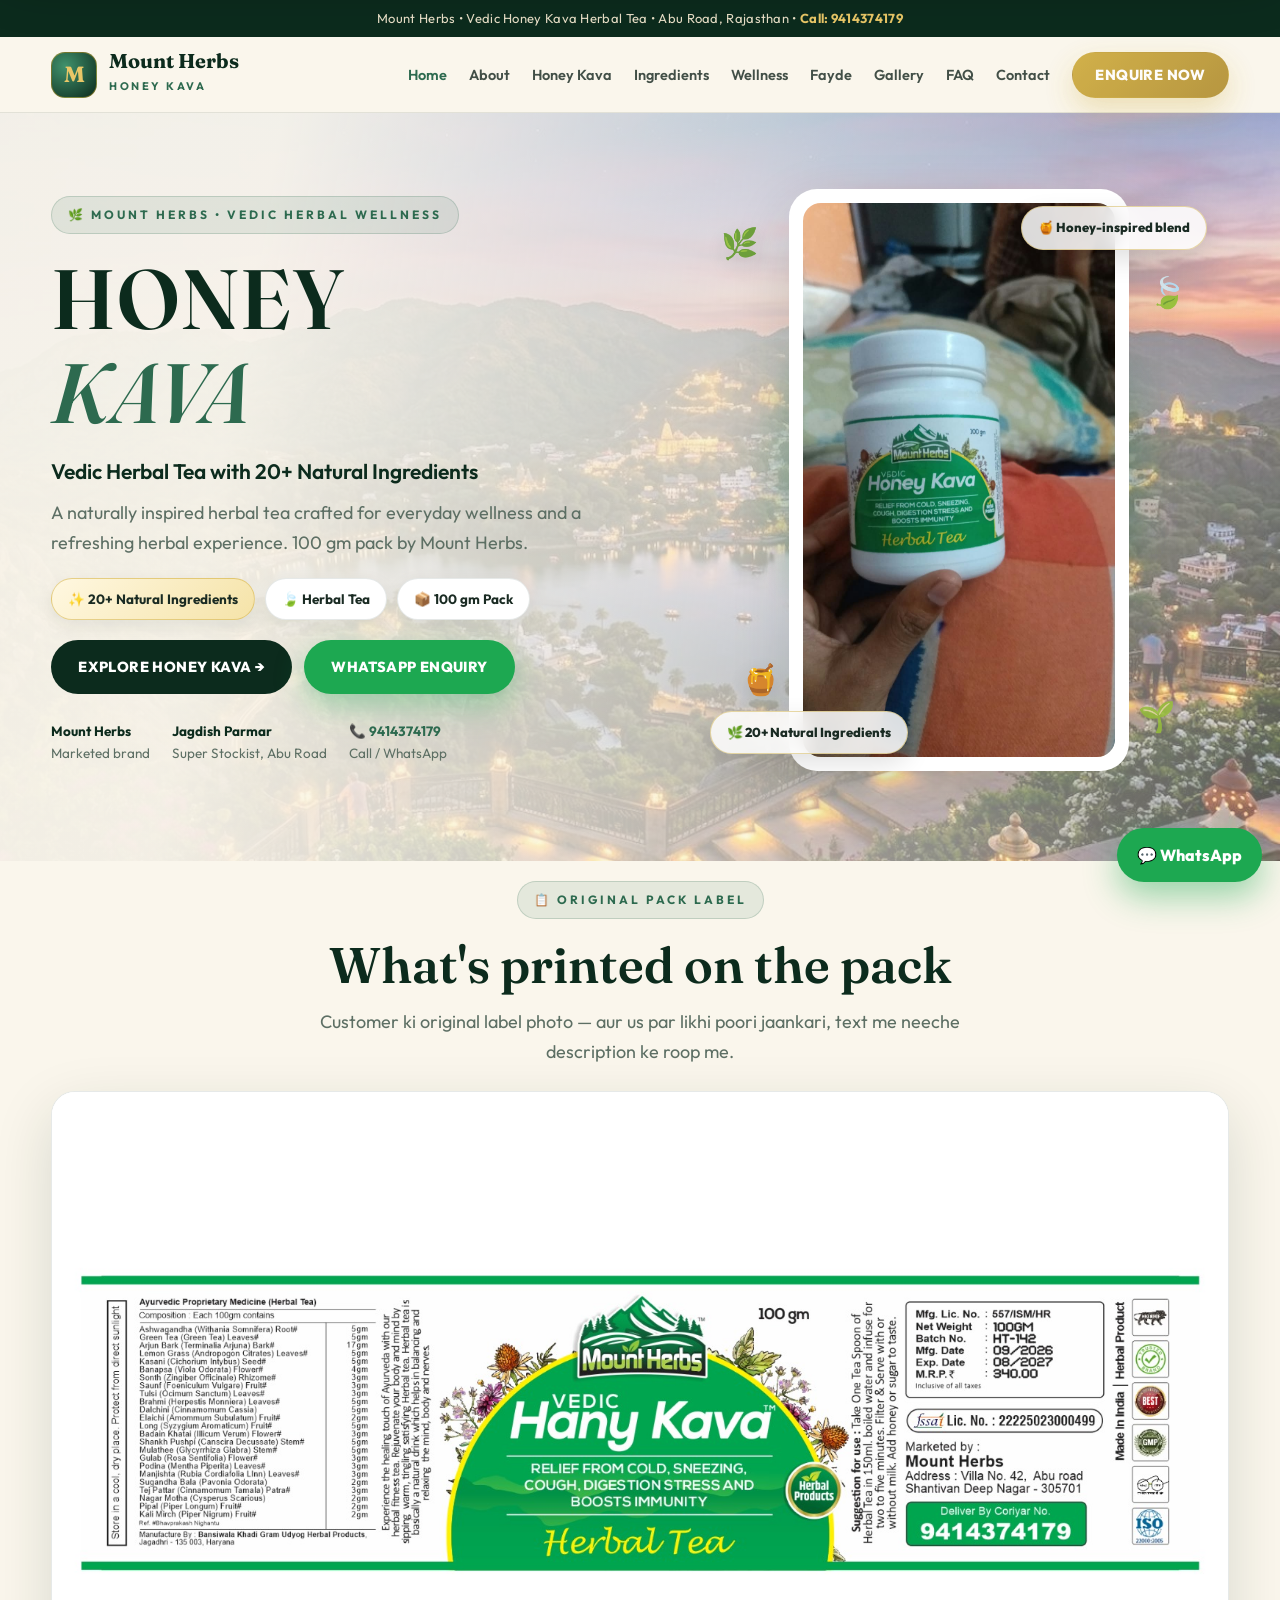
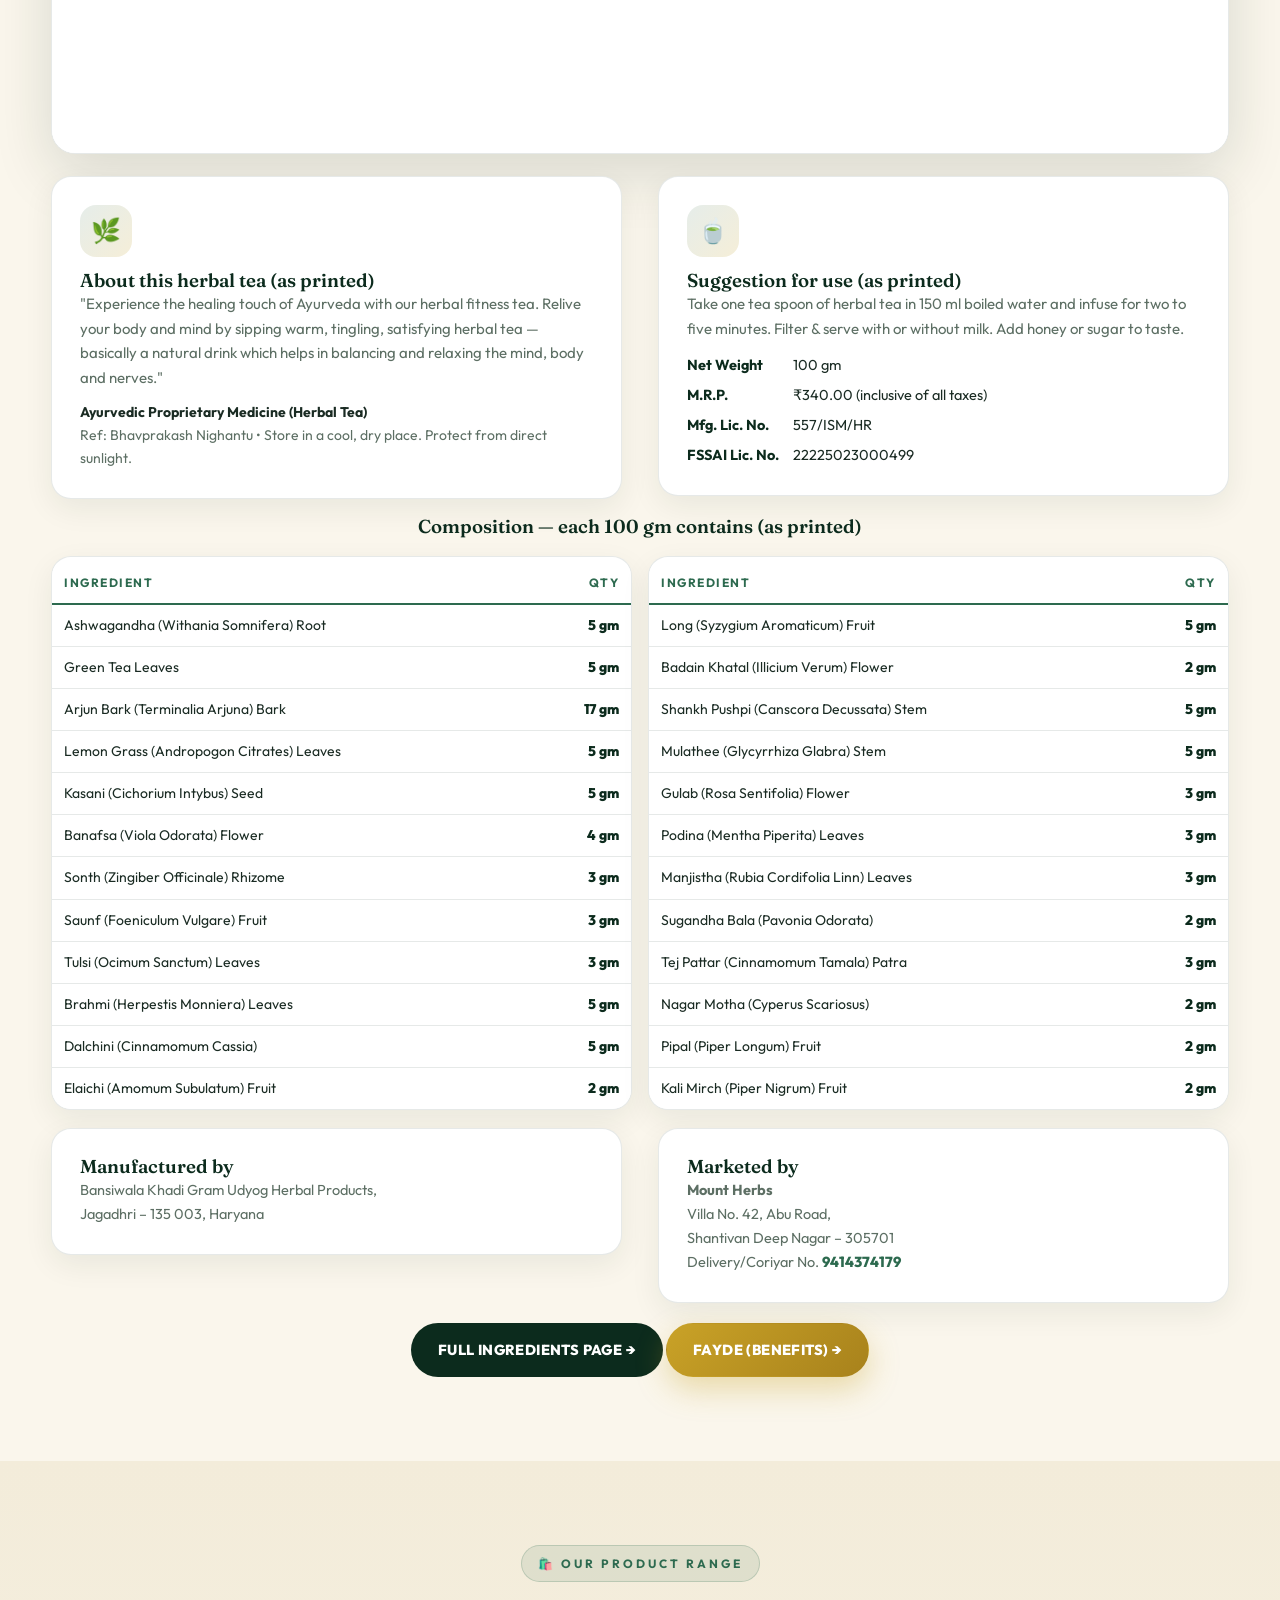
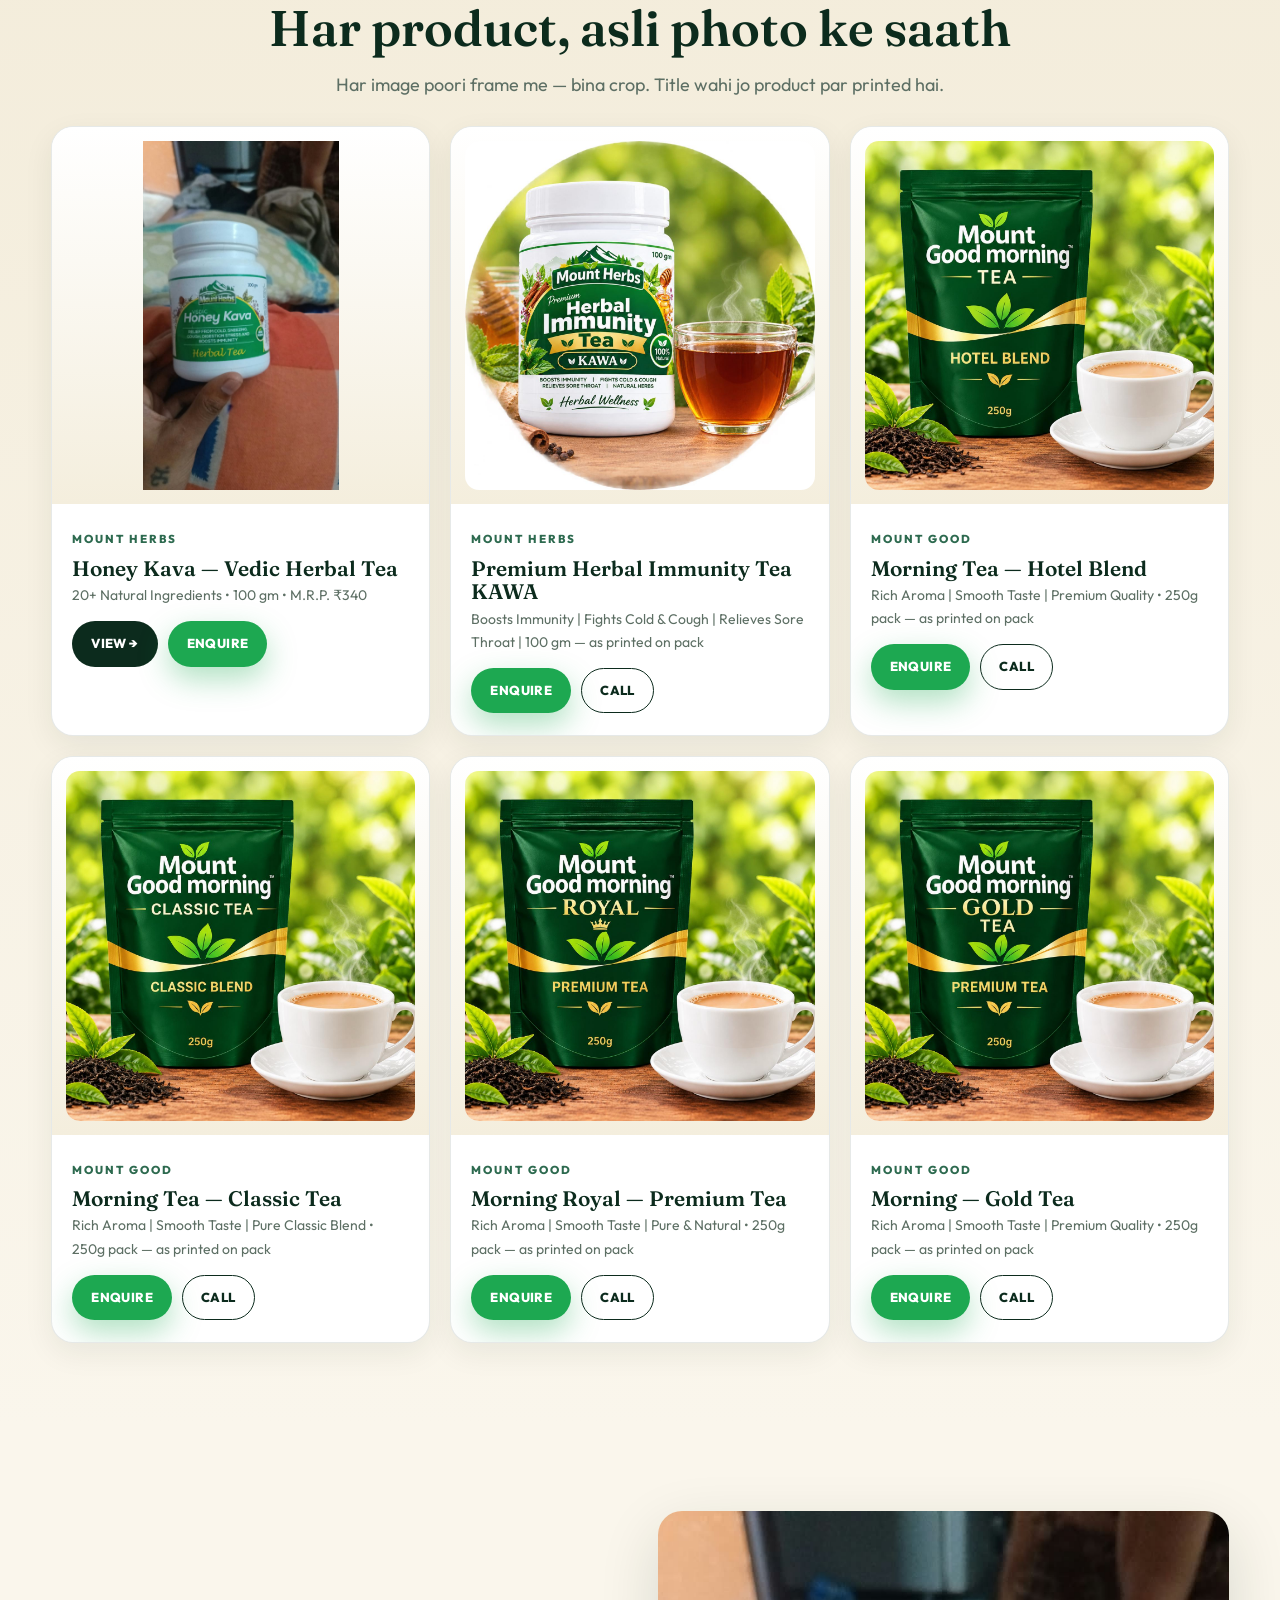
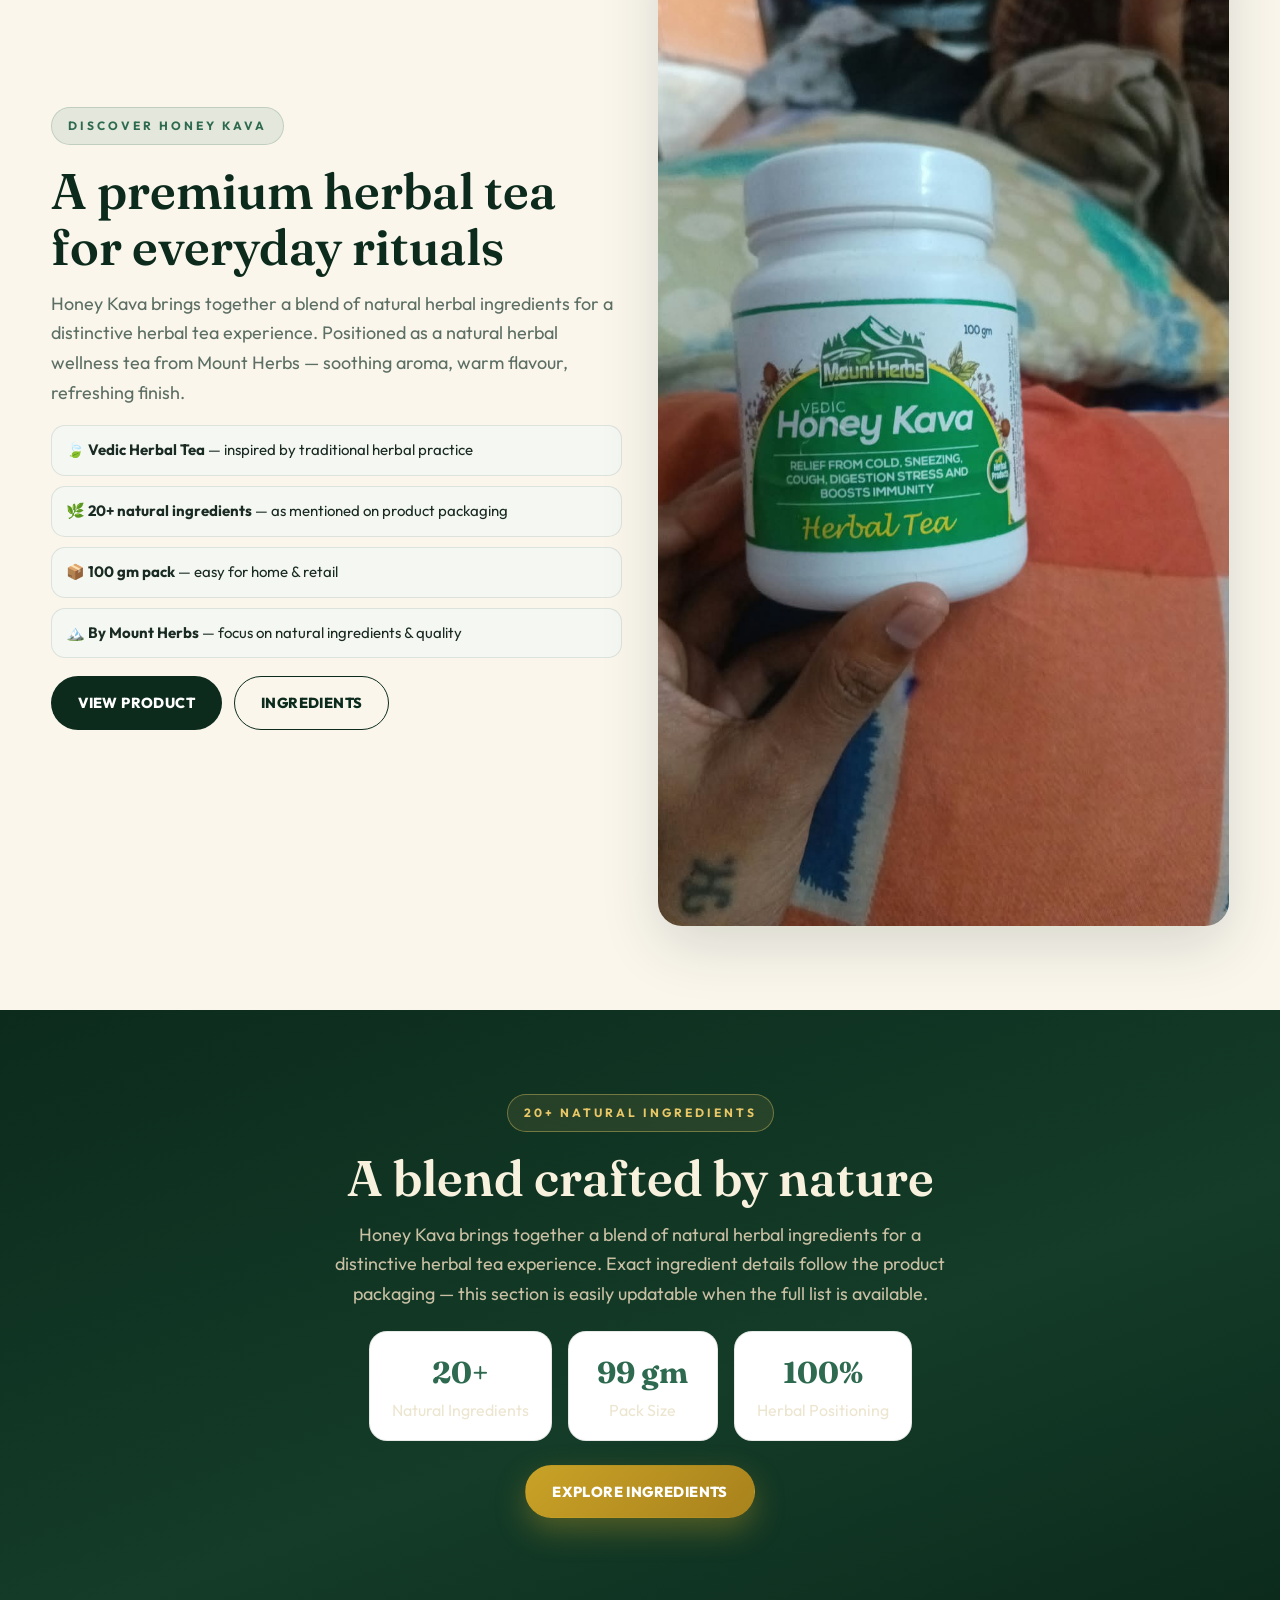
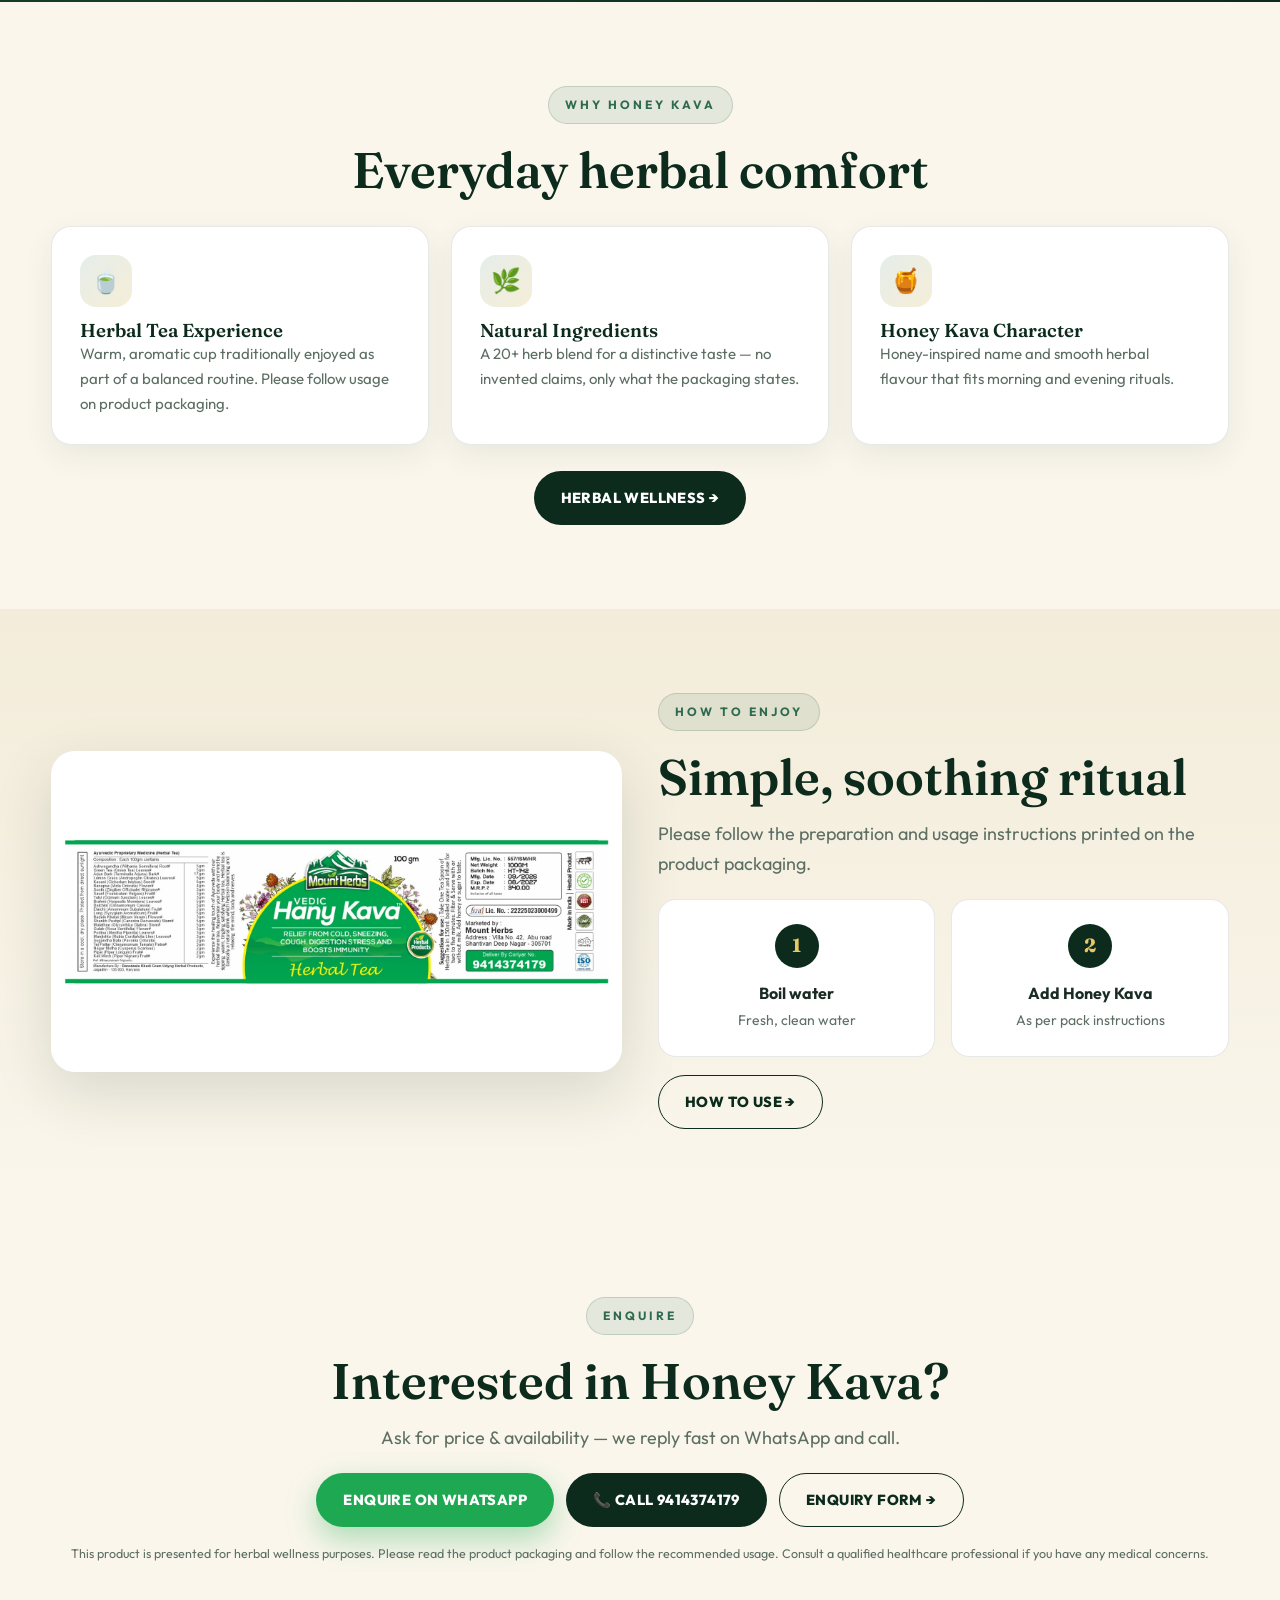
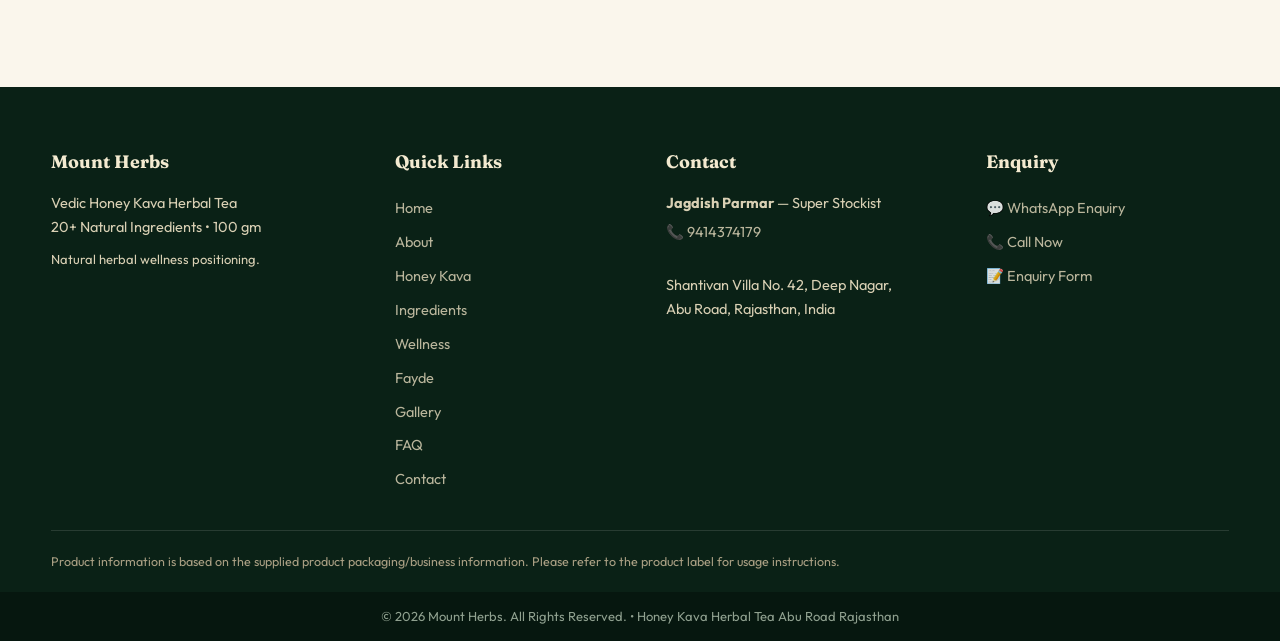
==== index.html @ 1587c8a4 "Make hero mountain photo clearly visible: directional overlay, mobile fallback, cache-bust CSS" ====
<!DOCTYPE html>
<html lang="en">
<head>
<meta charset="UTF-8"><meta name="viewport" content="width=device-width, initial-scale=1.0">
<title>Honey Kava Herbal Tea by Mount Herbs | Vedic Herbal Tea Abu Road Rajasthan</title>
<meta name="description" content="Honey Kava Vedic Herbal Tea by Mount Herbs — 20+ natural ingredients, 100 gm pack. Herbal wellness tea in Abu Road, Rajasthan. Enquire on WhatsApp 9414374179.">
<meta property="og:title" content="Honey Kava — Vedic Herbal Tea by Mount Herbs"><meta property="og:description" content="20+ Natural Ingredients • 100 gm Pack • Herbal Wellness Tea"><meta property="og:type" content="website"><meta property="og:image" content="assets/product.jpg">
<link rel="preconnect" href="https://fonts.googleapis.com"><link href="https://fonts.googleapis.com/css2?family=Fraunces:opsz,wght@9..144,500;9..144,600;9..144,700&family=Outfit:wght@400;600;700;800&display=swap" rel="stylesheet">
<link rel="stylesheet" href="css/style.css?v=2">
<link rel="icon" href="assets/product.svg">
</head>
<body>
<div class="topbar">Mount Herbs • Vedic Honey Kava Herbal Tea • Abu Road, Rajasthan • <a href="tel:9414374179">Call: 9414374179</a></div>
<header class="site"><div class="container nav">
<a class="brand" href="index.html"><span class="brand-mark">M</span><span><b>Mount Herbs</b><small>HONEY KAVA</small></span></a>
<nav class="links"><a href="index.html" class="active">Home</a><a href="about.html">About</a><a href="product.html">Honey Kava</a><a href="ingredients.html">Ingredients</a><a href="wellness.html">Wellness</a><a href="fayde.html">Fayde</a><a href="gallery.html">Gallery</a><a href="faq.html">FAQ</a><a href="contact.html">Contact</a><a class="btn btn-gold" style="padding:10px 22px" href="enquiry.html">ENQUIRE NOW</a></nav>
<button class="hamburger" id="hamburger" aria-label="Open menu">☰</button>
</div></header>
<div class="mmenu" id="mmenu"><div class="mmenu-inner">
<div class="mmenu-top"><b style="font-family:var(--font-d);font-size:19px">Mount Herbs</b><button id="mclose" style="background:#fff;border:0;width:40px;height:40px;border-radius:10px;font-size:18px;cursor:pointer">✕</button></div>
<a class="mlink" href="index.html">Home</a><a class="mlink" href="about.html">About</a><a class="mlink" href="product.html">Honey Kava</a><a class="mlink" href="ingredients.html">Ingredients</a><a class="mlink" href="wellness.html">Wellness</a><a class="mlink" href="fayde.html">Fayde</a><a class="mlink" href="how-to-use.html">How to Use</a><a class="mlink" href="gallery.html">Gallery</a><a class="mlink" href="faq.html">FAQ</a><a class="mlink" href="contact.html">Contact</a>
<a class="btn btn-gold" href="enquiry.html">ENQUIRE NOW</a>
<a class="btn btn-wa" data-wa href="#">WHATSAPP ENQUIRY</a>
</div></div>

<section class="hero"><div class="container hero-grid">
<div class="reveal in">
<span class="eyebrow">🌿 Mount Herbs • Vedic Herbal Wellness</span>
<h1>HONEY<br><span>KAVA</span></h1>
<p class="hero-sub">Vedic Herbal Tea with 20+ Natural Ingredients</p>
<p class="lead">A naturally inspired herbal tea crafted for everyday wellness and a refreshing herbal experience. 100 gm pack by Mount Herbs.</p>
<div class="badges"><span class="badge gold">✨ 20+ Natural Ingredients</span><span class="badge">🍃 Herbal Tea</span><span class="badge">📦 100 gm Pack</span></div>
<div class="hero-cta"><a class="btn btn-green" href="product.html">EXPLORE HONEY KAVA →</a><a class="btn btn-wa" data-wa href="#">WHATSAPP ENQUIRY</a></div>
<div class="trust"><span><b>Mount Herbs</b><br>Marketed brand</span><span><b>Jagdish Parmar</b><br>Super Stockist, Abu Road</span><span><b><a href="tel:9414374179" style="color:var(--leaf)">📞 9414374179</a></b><br>Call / WhatsApp</span></div>
</div>
<div class="product-stage reveal in">
<div class="glow"></div>
<span class="leaf l1">🌿</span><span class="leaf l2">🍃</span><span class="leaf l3">🍯</span><span class="leaf l4">🌱</span>
<div class="product-img"><img src="assets/product.jpg" alt="Honey Kava Vedic Herbal Tea 100 gm bottle by Mount Herbs — 20+ natural ingredients" fetchpriority="high"></div>
<span class="honey-chip hc1">🍯 Honey-inspired blend</span><span class="honey-chip hc2">🌿 20+ Natural Ingredients</span>
</div>
</div></section>

<section style="padding-top:20px"><div class="container">
<div class="center reveal"><span class="eyebrow">📋 Original Pack Label</span><h2>What's printed on the pack</h2><p class="lead">Customer ki original label photo — aur us par likhi poori jaankari, text me neeche description ke roop me.</p></div>
<div class="label-frame reveal" style="margin-top:24px"><img loading="lazy" src="assets/label.jpg" alt="Honey Kava original product label — Mount Herbs composition, usage, MRP and marketing details"></div>
<div class="grid2" style="margin-top:22px;align-items:start">
<div class="card reveal"><div class="icon">🌿</div><h3>About this herbal tea (as printed)</h3><p style="font-size:15px;color:var(--muted)">"Experience the healing touch of Ayurveda with our herbal fitness tea. Relive your body and mind by sipping warm, tingling, satisfying herbal tea — basically a natural drink which helps in balancing and relaxing the mind, body and nerves."</p>
<p style="margin-top:10px;font-size:14px"><b>Ayurvedic Proprietary Medicine (Herbal Tea)</b><br><span style="color:var(--muted)">Ref: Bhavprakash Nighantu • Store in a cool, dry place. Protect from direct sunlight.</span></p></div>
<div class="card reveal"><div class="icon">🍵</div><h3>Suggestion for use (as printed)</h3><p style="font-size:15px;color:var(--muted)">Take one tea spoon of herbal tea in 150 ml boiled water and infuse for two to five minutes. Filter &amp; serve with or without milk. Add honey or sugar to taste.</p>
<div class="kv" style="margin-top:12px"><b>Net Weight</b><span>100 gm</span><b>M.R.P.</b><span>₹340.00 (inclusive of all taxes)</span><b>Mfg. Lic. No.</b><span>557/ISM/HR</span><b>FSSAI Lic. No.</b><span>22225023000499</span></div></div>
</div>
<div class="reveal" style="margin-top:18px"><h3 style="text-align:center;margin-bottom:4px">Composition — each 100 gm contains (as printed)</h3>
<div class="comp-grid">
<div class="card"><table class="tbl"><tr><th>Ingredient</th><th style="text-align:right">Qty</th></tr>
<tr><td>Ashwagandha (Withania Somnifera) Root</td><td class="qty">5 gm</td></tr>
<tr><td>Green Tea Leaves</td><td class="qty">5 gm</td></tr>
<tr><td>Arjun Bark (Terminalia Arjuna) Bark</td><td class="qty">17 gm</td></tr>
<tr><td>Lemon Grass (Andropogon Citrates) Leaves</td><td class="qty">5 gm</td></tr>
<tr><td>Kasani (Cichorium Intybus) Seed</td><td class="qty">5 gm</td></tr>
<tr><td>Banafsa (Viola Odorata) Flower</td><td class="qty">4 gm</td></tr>
<tr><td>Sonth (Zingiber Officinale) Rhizome</td><td class="qty">3 gm</td></tr>
<tr><td>Saunf (Foeniculum Vulgare) Fruit</td><td class="qty">3 gm</td></tr>
<tr><td>Tulsi (Ocimum Sanctum) Leaves</td><td class="qty">3 gm</td></tr>
<tr><td>Brahmi (Herpestis Monniera) Leaves</td><td class="qty">5 gm</td></tr>
<tr><td>Dalchini (Cinnamomum Cassia)</td><td class="qty">5 gm</td></tr>
<tr><td>Elaichi (Amomum Subulatum) Fruit</td><td class="qty">2 gm</td></tr>
</table></div>
<div class="card"><table class="tbl"><tr><th>Ingredient</th><th style="text-align:right">Qty</th></tr>
<tr><td>Long (Syzygium Aromaticum) Fruit</td><td class="qty">5 gm</td></tr>
<tr><td>Badain Khatal (Illicium Verum) Flower</td><td class="qty">2 gm</td></tr>
<tr><td>Shankh Pushpi (Canscora Decussata) Stem</td><td class="qty">5 gm</td></tr>
<tr><td>Mulathee (Glycyrrhiza Glabra) Stem</td><td class="qty">5 gm</td></tr>
<tr><td>Gulab (Rosa Sentifolia) Flower</td><td class="qty">3 gm</td></tr>
<tr><td>Podina (Mentha Piperita) Leaves</td><td class="qty">3 gm</td></tr>
<tr><td>Manjistha (Rubia Cordifolia Linn) Leaves</td><td class="qty">3 gm</td></tr>
<tr><td>Sugandha Bala (Pavonia Odorata)</td><td class="qty">2 gm</td></tr>
<tr><td>Tej Pattar (Cinnamomum Tamala) Patra</td><td class="qty">3 gm</td></tr>
<tr><td>Nagar Motha (Cyperus Scariosus)</td><td class="qty">2 gm</td></tr>
<tr><td>Pipal (Piper Longum) Fruit</td><td class="qty">2 gm</td></tr>
<tr><td>Kali Mirch (Piper Nigrum) Fruit</td><td class="qty">2 gm</td></tr>
</table></div>
</div></div>
<div class="grid2" style="margin-top:18px;align-items:start">
<div class="card reveal"><h3>Manufactured by</h3><p style="font-size:14.5px;color:var(--muted)">Bansiwala Khadi Gram Udyog Herbal Products,<br>Jagadhri – 135 003, Haryana</p></div>
<div class="card reveal"><h3>Marketed by</h3><p style="font-size:14.5px;color:var(--muted)"><b>Mount Herbs</b><br>Villa No. 42, Abu Road,<br>Shantivan Deep Nagar – 305701<br>Delivery/Coriyar No. <a href="tel:9414374179" style="color:var(--leaf);font-weight:800">9414374179</a></p></div>
</div>
<div class="center" style="margin-top:20px"><a class="btn btn-green" href="ingredients.html">FULL INGREDIENTS PAGE →</a> <a class="btn btn-gold" href="fayde.html">FAYDE (BENEFITS) →</a></div>
</div></section>

<section id="range" style="background:linear-gradient(180deg,#f3ecda,#faf6ec)"><div class="container">
<div class="center reveal"><span class="eyebrow">🛍️ Our Product Range</span><h2>Har product, asli photo ke saath</h2><p class="lead">Har image poori frame me — bina crop. Title wahi jo product par printed hai.</p></div>
<div class="prod-grid">
<div class="prod-card reveal"><div class="ph"><img loading="lazy" src="assets/product.jpg" alt="Honey Kava — Vedic Herbal Tea by Mount Herbs"></div><div class="pb"><span class="brandline">Mount Herbs</span><h3>Honey Kava — Vedic Herbal Tea</h3><p>20+ Natural Ingredients • 100 gm • M.R.P. ₹340</p><div class="row"><a class="btn btn-green" href="product.html">VIEW →</a><a class="btn btn-wa" data-wa="Hello, I am interested in Honey Kava Herbal Tea (100 gm). Please share price and availability." href="#">ENQUIRE</a></div></div></div>
<div class="prod-card reveal"><div class="ph"><img loading="lazy" src="assets/product-immunity-tea-kawa.jpg" alt="Premium Herbal Immunity Tea KAWA by Mount Herbs"></div><div class="pb"><span class="brandline">Mount Herbs</span><h3>Premium Herbal Immunity Tea KAWA</h3><p>Boosts Immunity | Fights Cold &amp; Cough | Relieves Sore Throat | 100 gm — as printed on pack</p><div class="row"><a class="btn btn-wa" data-wa="Hello, I am interested in Premium Herbal Immunity Tea KAWA (Mount Herbs). Please share price and availability." href="#">ENQUIRE</a><a class="btn btn-outline" href="tel:9414374179">CALL</a></div></div></div>
<div class="prod-card reveal"><div class="ph"><img loading="lazy" src="assets/product-hotel-blend.jpg" alt="Mount Good Morning Tea — Hotel Blend"></div><div class="pb"><span class="brandline">Mount Good</span><h3>Morning Tea — Hotel Blend</h3><p>Rich Aroma | Smooth Taste | Premium Quality • 250g pack — as printed on pack</p><div class="row"><a class="btn btn-wa" data-wa="Hello, I am interested in Mount Good Morning Tea Hotel Blend. Please share price and availability." href="#">ENQUIRE</a><a class="btn btn-outline" href="tel:9414374179">CALL</a></div></div></div>
<div class="prod-card reveal"><div class="ph"><img loading="lazy" src="assets/product-classic-tea.jpg" alt="Mount Good Morning Tea — Classic Tea"></div><div class="pb"><span class="brandline">Mount Good</span><h3>Morning Tea — Classic Tea</h3><p>Rich Aroma | Smooth Taste | Pure Classic Blend • 250g pack — as printed on pack</p><div class="row"><a class="btn btn-wa" data-wa="Hello, I am interested in Mount Good Morning Tea Classic Tea. Please share price and availability." href="#">ENQUIRE</a><a class="btn btn-outline" href="tel:9414374179">CALL</a></div></div></div>
<div class="prod-card reveal"><div class="ph"><img loading="lazy" src="assets/product-royal-tea.jpg" alt="Mount Good Morning Royal — Premium Tea"></div><div class="pb"><span class="brandline">Mount Good</span><h3>Morning Royal — Premium Tea</h3><p>Rich Aroma | Smooth Taste | Pure &amp; Natural • 250g pack — as printed on pack</p><div class="row"><a class="btn btn-wa" data-wa="Hello, I am interested in Mount Good Morning Royal Premium Tea. Please share price and availability." href="#">ENQUIRE</a><a class="btn btn-outline" href="tel:9414374179">CALL</a></div></div></div>
<div class="prod-card reveal"><div class="ph"><img loading="lazy" src="assets/product-gold-tea.jpg" alt="Mount Good Morning — Gold Tea"></div><div class="pb"><span class="brandline">Mount Good</span><h3>Morning — Gold Tea</h3><p>Rich Aroma | Smooth Taste | Premium Quality • 250g pack — as printed on pack</p><div class="row"><a class="btn btn-wa" data-wa="Hello, I am interested in Mount Good Morning Gold Tea. Please share price and availability." href="#">ENQUIRE</a><a class="btn btn-outline" href="tel:9414374179">CALL</a></div></div></div>
</div>
</div></section>

<section><div class="container grid2">
<div class="reveal"><span class="eyebrow">Discover Honey Kava</span><h2>A premium herbal tea for everyday rituals</h2>
<p class="lead">Honey Kava brings together a blend of natural herbal ingredients for a distinctive herbal tea experience. Positioned as a natural herbal wellness tea from Mount Herbs — soothing aroma, warm flavour, refreshing finish.</p>
<ul class="ticks"><li>🍃 <b>Vedic Herbal Tea</b> — inspired by traditional herbal practice</li><li>🌿 <b>20+ natural ingredients</b> — as mentioned on product packaging</li><li>📦 <b>100 gm pack</b> — easy for home &amp; retail</li><li>🏔️ <b>By Mount Herbs</b> — focus on natural ingredients &amp; quality</li></ul>
<div style="display:flex;gap:12px;flex-wrap:wrap;margin-top:18px"><a class="btn btn-green" href="product.html">VIEW PRODUCT</a><a class="btn btn-outline" href="ingredients.html">INGREDIENTS</a></div>
</div>
<div class="reveal split-img"><img loading="lazy" src="assets/product.jpg" alt="Honey Kava real product pack — Mount Herbs herbal tea"></div>
</div></section>

<section class="dark"><div class="container center reveal">
<span class="eyebrow" style="color:var(--gold2);border-color:rgba(233,199,103,.4);background:rgba(233,199,103,.1)">20+ Natural Ingredients</span>
<h2>A blend crafted by nature</h2>
<p class="lead">Honey Kava brings together a blend of natural herbal ingredients for a distinctive herbal tea experience. Exact ingredient details follow the product packaging — this section is easily updatable when the full list is available.</p>
<div class="stats" style="justify-content:center"><div class="stat"><b><span data-count="20" data-suffix="+">0</span></b>Natural Ingredients</div><div class="stat"><b><span data-count="100" data-suffix="">0</span> gm</b>Pack Size</div><div class="stat"><b>100%</b>Herbal Positioning</div></div>
<div style="margin-top:24px"><a class="btn btn-gold" href="ingredients.html">EXPLORE INGREDIENTS</a></div>
</div></section>

<section><div class="container">
<div class="center reveal"><span class="eyebrow">Why Honey Kava</span><h2>Everyday herbal comfort</h2></div>
<div class="grid3" style="margin-top:28px">
<div class="card reveal"><div class="icon">🍵</div><h3>Herbal Tea Experience</h3><p class="lead" style="font-size:15px">Warm, aromatic cup traditionally enjoyed as part of a balanced routine. Please follow usage on product packaging.</p></div>
<div class="card reveal"><div class="icon">🌿</div><h3>Natural Ingredients</h3><p class="lead" style="font-size:15px">A 20+ herb blend for a distinctive taste — no invented claims, only what the packaging states.</p></div>
<div class="card reveal"><div class="icon">🍯</div><h3>Honey Kava Character</h3><p class="lead" style="font-size:15px">Honey-inspired name and smooth herbal flavour that fits morning and evening rituals.</p></div>
</div>
<div class="center" style="margin-top:26px"><a class="btn btn-green" href="wellness.html">HERBAL WELLNESS →</a></div>
</div></section>

<section style="background:linear-gradient(180deg,#f3ecda,#faf6ec)"><div class="container grid2">
<div class="reveal split-img"><img loading="lazy" src="assets/label.jpg" alt="Honey Kava original label with usage instructions — Mount Herbs"></div>
<div class="reveal"><span class="eyebrow">How to enjoy</span><h2>Simple, soothing ritual</h2><p class="lead">Please follow the preparation and usage instructions printed on the product packaging.</p>
<div class="steps" style="grid-template-columns:1fr 1fr;margin-top:20px"><div class="step"><b class="n">1</b><p><b>Boil water</b><br><span style="color:var(--muted);font-size:14px">Fresh, clean water</span></p></div><div class="step"><b class="n">2</b><p><b>Add Honey Kava</b><br><span style="color:var(--muted);font-size:14px">As per pack instructions</span></p></div></div>
<div style="margin-top:18px"><a class="btn btn-outline" href="how-to-use.html">HOW TO USE →</a></div></div>
</div></section>

<section><div class="container center reveal">
<span class="eyebrow">Enquire</span><h2>Interested in Honey Kava?</h2>
<p class="lead">Ask for price &amp; availability — we reply fast on WhatsApp and call.</p>
<div style="display:flex;gap:12px;justify-content:center;flex-wrap:wrap;margin-top:20px"><a class="btn btn-wa" data-wa href="#">ENQUIRE ON WHATSAPP</a><a class="btn btn-green" href="tel:9414374179">📞 CALL 9414374179</a><a class="btn btn-outline" href="enquiry.html">ENQUIRY FORM →</a></div>
<p style="margin-top:16px;font-size:12.5px;color:var(--muted)">This product is presented for herbal wellness purposes. Please read the product packaging and follow the recommended usage. Consult a qualified healthcare professional if you have any medical concerns.</p>
</div></section>

<footer><div class="container fgrid">
<div><h4>Mount Herbs</h4><p style="font-size:14.5px">Vedic Honey Kava Herbal Tea<br>20+ Natural Ingredients • 100 gm</p><p style="font-size:13px;margin-top:10px">Natural herbal wellness positioning.</p></div>
<div><h4>Quick Links</h4><a href="index.html">Home</a><a href="about.html">About</a><a href="product.html">Honey Kava</a><a href="ingredients.html">Ingredients</a><a href="wellness.html">Wellness</a><a href="fayde.html">Fayde</a><a href="gallery.html">Gallery</a><a href="faq.html">FAQ</a><a href="contact.html">Contact</a></div>
<div><h4>Contact</h4><p style="font-size:14.5px"><b>Jagdish Parmar</b> — Super Stockist<br><a href="tel:9414374179">📞 9414374179</a><br>Shantivan Villa No. 42, Deep Nagar,<br>Abu Road, Rajasthan, India</p></div>
<div><h4>Enquiry</h4><a data-wa href="#">💬 WhatsApp Enquiry</a><a href="tel:9414374179">📞 Call Now</a><a href="enquiry.html">📝 Enquiry Form</a></div>
</div>
<div class="container disclaimer">Product information is based on the supplied product packaging/business information. Please refer to the product label for usage instructions.</div>
<div class="copy">© <span data-year>2026</span> Mount Herbs. All Rights Reserved. • Honey Kava Herbal Tea Abu Road Rajasthan</div></footer>
<a class="wa-float" data-wa href="#">💬 WhatsApp</a>
<a class="sticky-mobile-cta" data-wa href="#">WHATSAPP ENQUIRY</a>
<button id="toTop" aria-label="Back to top">↑</button>
<script src="js/main.js"></script>
</body></html>
---- css/style.css ----
:root{
  --deep:#0c2b1d; --deep2:#102f22; --leaf:#2d6a4f; --leaf2:#40916c;
  --cream:#faf6ec; --cream2:#f3ecda; --gold:#c9a227; --gold2:#e9c767;
  --ink:#1a2b23; --muted:#5d6f64; --card:#ffffff; --line:rgba(12,43,29,.1);
  --shadow:0 20px 60px rgba(12,43,29,.14); --radius:20px;
  --font-d:'Fraunces',Georgia,serif; --font-b:'Outfit',system-ui,sans-serif;
}
*{margin:0;padding:0;box-sizing:border-box}
html{scroll-behavior:smooth}
body{font-family:var(--font-b);background:var(--cream);color:var(--ink);line-height:1.65;overflow-x:hidden}
img{max-width:100%;height:auto;display:block}
a{text-decoration:none;color:inherit}
.container{width:min(1200px,92%);margin:0 auto}
section{padding:84px 0}
.eyebrow{display:inline-flex;align-items:center;gap:10px;font-size:12px;letter-spacing:3px;text-transform:uppercase;color:var(--leaf);font-weight:700;background:rgba(45,106,79,.1);border:1px solid rgba(45,106,79,.2);padding:8px 16px;border-radius:100px;margin-bottom:18px}
h1,h2,h3{font-family:var(--font-d);line-height:1.12;color:var(--deep);font-weight:600}
h2{font-size:clamp(30px,4.4vw,50px);margin-bottom:14px}
.lead{color:var(--muted);font-size:clamp(15px,1.6vw,18px);max-width:640px}
.center{text-align:center}.center .lead{margin:0 auto}
/* header */
.topbar{background:var(--deep);color:#e8dfc7;font-size:13px;padding:8px 0;text-align:center;letter-spacing:.3px}
.topbar a{color:var(--gold2);font-weight:700}
header.site{position:sticky;top:0;z-index:60;background:rgba(250,246,236,.92);backdrop-filter:blur(14px);border-bottom:1px solid var(--line)}
.nav{display:flex;align-items:center;justify-content:space-between;padding:14px 0;gap:16px}
.brand{display:flex;align-items:center;gap:12px}
.brand-mark{width:46px;height:46px;border-radius:14px;background:radial-gradient(circle at 30% 30%,#40916c,#0c2b1d);display:grid;place-items:center;color:var(--gold2);font-family:var(--font-d);font-size:22px;font-weight:700;border:1px solid rgba(201,162,39,.5)}
.brand b{font-family:var(--font-d);font-size:20px;color:var(--deep);display:block;line-height:1}
.brand small{font-size:11px;letter-spacing:2.5px;color:var(--leaf);font-weight:700}
.links{display:flex;gap:22px;align-items:center;font-size:14.5px;font-weight:600}
.links a{opacity:.82;transition:.2s}.links a:hover,.links a.active{color:var(--leaf);opacity:1}
.btn{display:inline-flex;align-items:center;justify-content:center;gap:10px;padding:14px 26px;border-radius:100px;font-weight:800;font-size:14.5px;letter-spacing:.4px;border:1px solid transparent;cursor:pointer;transition:.25s}
.btn-gold{background:linear-gradient(135deg,var(--gold),#a8821c);color:#fff;box-shadow:0 12px 30px rgba(201,162,39,.35)}
.btn-gold:hover{transform:translateY(-2px)}
.btn-green{background:var(--deep);color:#fff}.btn-green:hover{background:var(--leaf)}
.btn-outline{border-color:var(--deep);color:var(--deep);background:transparent}.btn-outline:hover{background:var(--deep);color:#fff}
.btn-wa{background:#1da851;color:#fff;box-shadow:0 12px 30px rgba(29,168,81,.35)}
.hamburger{display:none;background:var(--deep);color:#fff;border:0;width:46px;height:46px;border-radius:12px;font-size:22px;cursor:pointer}
/* mobile top-drop menu */
.mmenu{position:fixed;top:0;left:0;right:0;z-index:70;background:var(--deep);color:#fff;border-radius:0 0 26px 26px;transform:translateY(-110%);transition:transform .38s cubic-bezier(.2,.9,.25,1);box-shadow:0 30px 60px rgba(0,0,0,.3);max-height:62vh;overflow:auto}
.mmenu.open{transform:translateY(0)}
.mmenu-inner{padding:20px 5% 28px}
.mmenu-top{display:flex;justify-content:space-between;align-items:center;margin-bottom:10px}
.mmenu a.mlink{display:block;padding:13px 6px;border-bottom:1px solid rgba(255,255,255,.1);font-weight:700;font-size:16px}
.mmenu .btn{width:100%;margin-top:14px}
/* hero */
.hero{position:relative;overflow:hidden;background:linear-gradient(100deg,rgba(250,246,236,.97) 20%,rgba(250,246,236,.75) 55%,rgba(250,246,236,.35) 100%),radial-gradient(900px 500px at 85% 10%,rgba(201,162,39,.16),transparent),url('../assets/hero-bg.jpg') center/cover no-repeat;padding:56px 0 70px}
.hero-grid{display:grid;grid-template-columns:1.05fr .95fr;gap:40px;align-items:center}
.hero h1{font-size:clamp(44px,7vw,84px);letter-spacing:1px}
.hero h1 span{color:var(--leaf);font-style:italic}
.hero-sub{font-size:clamp(16px,2vw,21px);color:var(--deep);font-weight:600;margin:14px 0 10px}
.badges{display:flex;flex-wrap:wrap;gap:10px;margin:20px 0}
.badge{background:#fff;border:1px solid var(--line);border-radius:100px;padding:9px 16px;font-size:13.5px;font-weight:700;box-shadow:0 6px 18px rgba(12,43,29,.08)}
.badge.gold{background:linear-gradient(135deg,#fff8e1,#f5e3a8);border-color:rgba(201,162,39,.45)}
.hero-cta{display:flex;gap:12px;flex-wrap:wrap;margin-top:8px}
.trust{display:flex;gap:22px;margin-top:26px;flex-wrap:wrap;font-size:13.5px;color:var(--muted)}
.trust b{color:var(--deep)}
.product-stage{position:relative;display:grid;place-items:center;padding:20px}
.glow{position:absolute;width:min(440px,80%);aspect-ratio:1;background:radial-gradient(circle,rgba(233,199,103,.55),rgba(64,145,108,.25) 55%,transparent 70%);filter:blur(6px);animation:breathe 5s ease-in-out infinite}
@keyframes breathe{0%,100%{transform:scale(1)}50%{transform:scale(1.07)}}
.product-img{position:relative;width:min(340px,74vw);border-radius:28px;box-shadow:var(--shadow);background:#fff;padding:14px;animation:float 5.5s ease-in-out infinite}
.product-img img{border-radius:18px;width:100%;max-height:560px;object-fit:contain;background:linear-gradient(180deg,#fff,#f6efdc)}
@keyframes float{0%,100%{transform:translateY(0) rotate(-.5deg)}50%{transform:translateY(-14px) rotate(.5deg)}}
.leaf{position:absolute;font-size:30px;opacity:.85;filter:drop-shadow(0 8px 12px rgba(0,0,0,.15));animation:float 6s ease-in-out infinite}
.leaf.l1{top:8%;left:6%}.leaf.l2{top:16%;right:8%;animation-delay:1s}.leaf.l3{bottom:14%;left:10%;animation-delay:2s}.leaf.l4{bottom:8%;right:10%;animation-delay:.5s}
.honey-chip{position:absolute;background:rgba(255,255,255,.85);backdrop-filter:blur(10px);border:1px solid rgba(201,162,39,.4);padding:10px 16px;border-radius:100px;font-size:13px;font-weight:800;box-shadow:0 10px 26px rgba(0,0,0,.12)}
.hc1{top:6%;right:4%}.hc2{bottom:6%;left:4%}
/* cards / sections */
.grid2{display:grid;grid-template-columns:1fr 1fr;gap:36px;align-items:center}
.grid3{display:grid;grid-template-columns:repeat(3,1fr);gap:22px}
.grid4{display:grid;grid-template-columns:repeat(4,1fr);gap:18px}
.card{background:var(--card);border:1px solid var(--line);border-radius:var(--radius);padding:28px;box-shadow:0 10px 30px rgba(12,43,29,.07);transition:.25s}
.card:hover{transform:translateY(-6px);box-shadow:var(--shadow)}
.card .icon{width:52px;height:52px;border-radius:16px;display:grid;place-items:center;font-size:24px;background:linear-gradient(135deg,rgba(45,106,79,.12),rgba(201,162,39,.18));margin-bottom:14px}
.dark{background:linear-gradient(160deg,#0c2b1d,#143c28 60%,#0c2b1d);color:#ece5cf}
.dark h2,.dark h3{color:#f7f1dd}.dark .lead{color:#c9c0a4}
.split-img{border-radius:24px;overflow:hidden;box-shadow:var(--shadow)}
.split-img img{width:100%;height:100%;object-fit:cover;transition:.6s}
.split-img:hover img{transform:scale(1.05)}
.stats{display:flex;gap:16px;flex-wrap:wrap;margin-top:22px}
.stat{background:#fff;border:1px solid var(--line);border-radius:18px;padding:16px 22px;min-width:150px}
.stat b{font-family:var(--font-d);font-size:30px;color:var(--leaf);display:block}
.ing-card{text-align:center}.ing-card img{border-radius:16px;height:170px;width:100%;object-fit:cover;margin-bottom:14px}
.price-note{background:#fff8e1;border:1px dashed rgba(168,130,28,.6);border-radius:16px;padding:16px 18px;font-size:14.5px;margin-top:16px}
/* gallery */
.gal{display:grid;grid-template-columns:repeat(3,1fr);gap:16px}
.gal figure{border-radius:18px;overflow:hidden;position:relative;box-shadow:0 10px 26px rgba(12,43,29,.1);cursor:zoom-in;background:#fff}
.gal img{height:260px;width:100%;object-fit:cover;transition:.5s}
.gal img.nocrop{object-fit:contain;background:linear-gradient(180deg,#fff,#f6efdc)}
.gal-2{grid-template-columns:1fr 1fr}
.gal figure:hover img{transform:scale(1.07)}
.gal figcaption{position:absolute;left:12px;bottom:12px;background:rgba(12,43,29,.78);color:#fff;font-size:12.5px;font-weight:700;padding:7px 12px;border-radius:100px;backdrop-filter:blur(6px)}
.lightbox{position:fixed;inset:0;background:rgba(5,15,10,.88);display:none;place-items:center;z-index:90;padding:20px}
.lightbox.open{display:grid}.lightbox img{max-height:82vh;max-width:92vw;border-radius:16px}
/* faq */
.faq{max-width:820px;margin:0 auto}
.faq-item{background:#fff;border:1px solid var(--line);border-radius:16px;margin-bottom:12px;overflow:hidden}
.faq-q{width:100%;text-align:left;background:none;border:0;padding:18px 20px;font-weight:800;font-size:16px;display:flex;justify-content:space-between;gap:12px;cursor:pointer;color:var(--deep)}
.faq-a{max-height:0;overflow:hidden;transition:max-height .3s ease;color:var(--muted);font-size:15px}
.faq-a div{padding:0 20px 18px}.faq-item.open .faq-a{max-height:260px}
/* forms */
.form{background:#fff;border:1px solid var(--line);border-radius:22px;padding:30px;box-shadow:var(--shadow)}
.form label{font-size:13px;font-weight:800;letter-spacing:.4px;display:block;margin:14px 0 6px;color:var(--deep)}
.form input,.form select,.form textarea{width:100%;padding:14px 16px;border-radius:14px;border:1.5px solid #ddd6c2;font-size:15px;font-family:inherit;background:#fffdf6}
.form input:focus,.form select:focus,.form textarea:focus{outline:none;border-color:var(--leaf)}
.form-row{display:grid;grid-template-columns:1fr 1fr;gap:14px}
/* product page */
.pd-grid{display:grid;grid-template-columns:1fr 1fr;gap:40px;align-items:start}
.pd-info{background:#fff;border:1px solid var(--line);border-radius:24px;padding:34px;box-shadow:var(--shadow)}
.ticks{list-style:none;margin:18px 0;display:grid;gap:10px}
.ticks li{background:#f4f7f2;border:1px solid var(--line);padding:12px 14px;border-radius:14px;font-size:15px}
/* footer */
footer{background:#0a2116;color:#d9d0b4;padding:60px 0 0;margin-top:40px}
.fgrid{display:grid;grid-template-columns:1.3fr 1fr 1.2fr 1fr;gap:28px}
footer h4{color:#f3ead0;font-family:var(--font-d);margin-bottom:14px;font-size:18px}
footer a{display:block;padding:5px 0;font-size:14.5px;opacity:.85}footer a:hover{color:var(--gold2)}
.disclaimer{border-top:1px solid rgba(255,255,255,.12);margin-top:34px;padding:20px 0;font-size:12.5px;color:#a99f83}
.copy{background:#06170f;padding:14px 0;font-size:13px;text-align:center;color:#8fa08f}
/* floating */
.wa-float{position:fixed;right:18px;bottom:18px;z-index:65;background:#1da851;color:#fff;font-weight:800;padding:14px 20px;border-radius:100px;box-shadow:0 14px 34px rgba(29,168,81,.45);display:flex;gap:10px;align-items:center}
.sticky-mobile-cta{display:none;position:fixed;left:12px;right:12px;bottom:12px;z-index:66;background:#1da851;color:#fff;text-align:center;font-weight:800;padding:15px;border-radius:16px;box-shadow:0 14px 30px rgba(0,0,0,.3)}
#toTop{position:fixed;left:18px;bottom:18px;z-index:65;width:48px;height:48px;border-radius:100px;border:1px solid rgba(201,162,39,.5);background:var(--deep);color:var(--gold2);font-size:20px;display:none;cursor:pointer}
/* reveal */
.reveal{opacity:0;transform:translateY(26px);transition:opacity .7s ease,transform .7s ease}
.reveal.in{opacity:1;transform:none}
.page-hero{background:linear-gradient(160deg,#0c2b1d,#1a4a30);color:#f3ead0;padding:64px 0;text-align:center;position:relative;overflow:hidden}
.page-hero h1{color:#fff;font-size:clamp(32px,5vw,56px)}
.page-hero p{color:#cfc5a6;max-width:640px;margin:10px auto 0}
.steps{display:grid;grid-template-columns:repeat(4,1fr);gap:16px}
.step{background:#fff;border:1px solid var(--line);border-radius:18px;padding:24px;text-align:center}
.label-frame{background:#fff;border:1px solid var(--line);border-radius:24px;overflow:hidden;box-shadow:var(--shadow)}
.label-frame img{width:100%;object-fit:contain;background:#fff}
.tbl{width:100%;border-collapse:collapse;font-size:14px;background:#fff}
.tbl th{text-align:left;font-size:12px;letter-spacing:1.5px;text-transform:uppercase;color:var(--leaf);padding:10px 12px;border-bottom:2px solid var(--leaf)}
.tbl td{padding:9px 12px;border-bottom:1px solid var(--line)}
.tbl tr:last-child td{border-bottom:0}
.tbl td.qty{font-weight:800;color:var(--deep);white-space:nowrap;text-align:right}
.comp-grid{display:grid;grid-template-columns:1fr 1fr;gap:16px;margin-top:18px}
.comp-grid .card{padding:0;overflow:hidden}
.comp-grid .card h3{padding:16px 18px 0}
.comp-grid .tbl{margin-top:6px}
.kv{display:grid;grid-template-columns:auto 1fr;gap:6px 14px;font-size:14.5px}
.kv b{color:var(--deep)}
.tbl-wrap{overflow-x:auto;border-radius:18px;border:1px solid var(--line);box-shadow:0 10px 30px rgba(12,43,29,.07)}
.tbl-wrap .tbl{min-width:560px}
.ing-thumb{width:52px;height:52px;border-radius:15px;display:inline-grid;place-items:center;font-size:26px;background:linear-gradient(135deg,rgba(45,106,79,.14),rgba(201,162,39,.22));border:1px solid var(--line);overflow:hidden;flex:none}
.ing-thumb img{width:100%;height:100%;object-fit:cover}
.prod-grid{display:grid;grid-template-columns:repeat(3,1fr);gap:20px;margin-top:26px}
.prod-card{background:#fff;border:1px solid var(--line);border-radius:22px;overflow:hidden;box-shadow:0 10px 30px rgba(12,43,29,.07);transition:.25s}
.prod-card:hover{transform:translateY(-6px);box-shadow:var(--shadow)}
.prod-card .ph{aspect-ratio:1/1;background:linear-gradient(180deg,#fff,#f4eedd);padding:14px}
.prod-card .ph img{width:100%;height:100%;object-fit:contain;border-radius:14px}
.prod-card .pb{padding:20px 20px 22px}
.prod-card .brandline{font-size:11.5px;letter-spacing:2px;font-weight:800;color:var(--leaf);text-transform:uppercase}
.prod-card h3{font-size:21px;margin:6px 0 4px}
.prod-card p{font-size:14px;color:var(--muted)}
.prod-card .row{display:flex;gap:10px;flex-wrap:wrap;margin-top:14px}
.prod-card .row .btn{padding:11px 18px;font-size:13px}
.step b.n{width:44px;height:44px;border-radius:100px;background:var(--deep);color:var(--gold2);display:inline-grid;place-items:center;font-family:var(--font-d);font-size:19px;margin-bottom:12px}
@media(max-width:960px){
  .hero{background:linear-gradient(180deg,rgba(250,246,236,.94),rgba(250,246,236,.86)),url('../assets/hero-bg.jpg') center/cover no-repeat}
  .links{display:none}.hamburger{display:block}
  .hero-grid,.grid2,.pd-grid{grid-template-columns:1fr}
  .grid3,.gal{grid-template-columns:1fr 1fr}
  .prod-grid{grid-template-columns:1fr 1fr}
  .grid4,.steps{grid-template-columns:1fr 1fr}
  .fgrid{grid-template-columns:1fr 1fr}
  section{padding:60px 0}
}
@media(max-width:600px){
  .comp-grid{grid-template-columns:1fr}
  .grid3,.gal,.form-row{grid-template-columns:1fr}
  .prod-grid{grid-template-columns:1fr}
  .grid4,.steps,.fgrid{grid-template-columns:1fr}
  .hero-cta .btn{width:100%}
  .sticky-mobile-cta{display:block}
  .wa-float{bottom:76px;padding:12px 16px;font-size:14px}
  .gal img{height:210px}
  .pd-info{padding:22px}
}
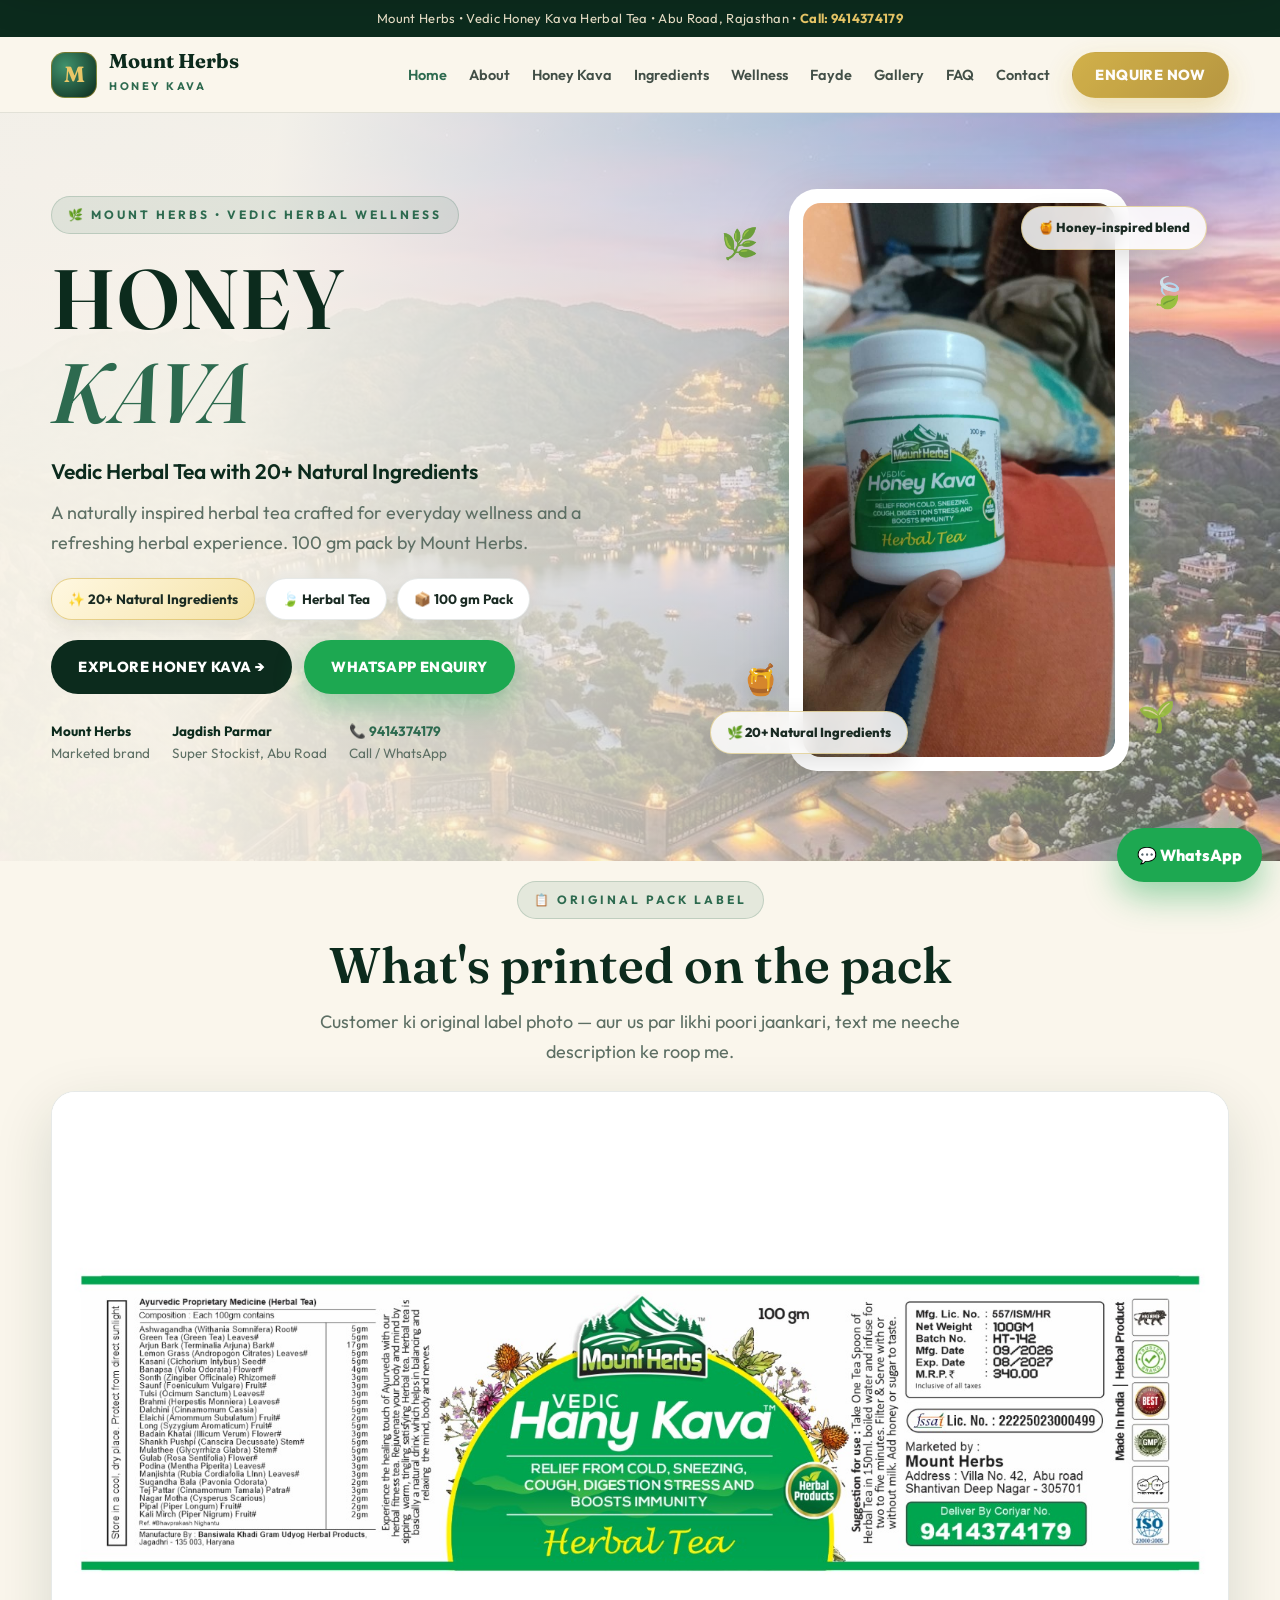
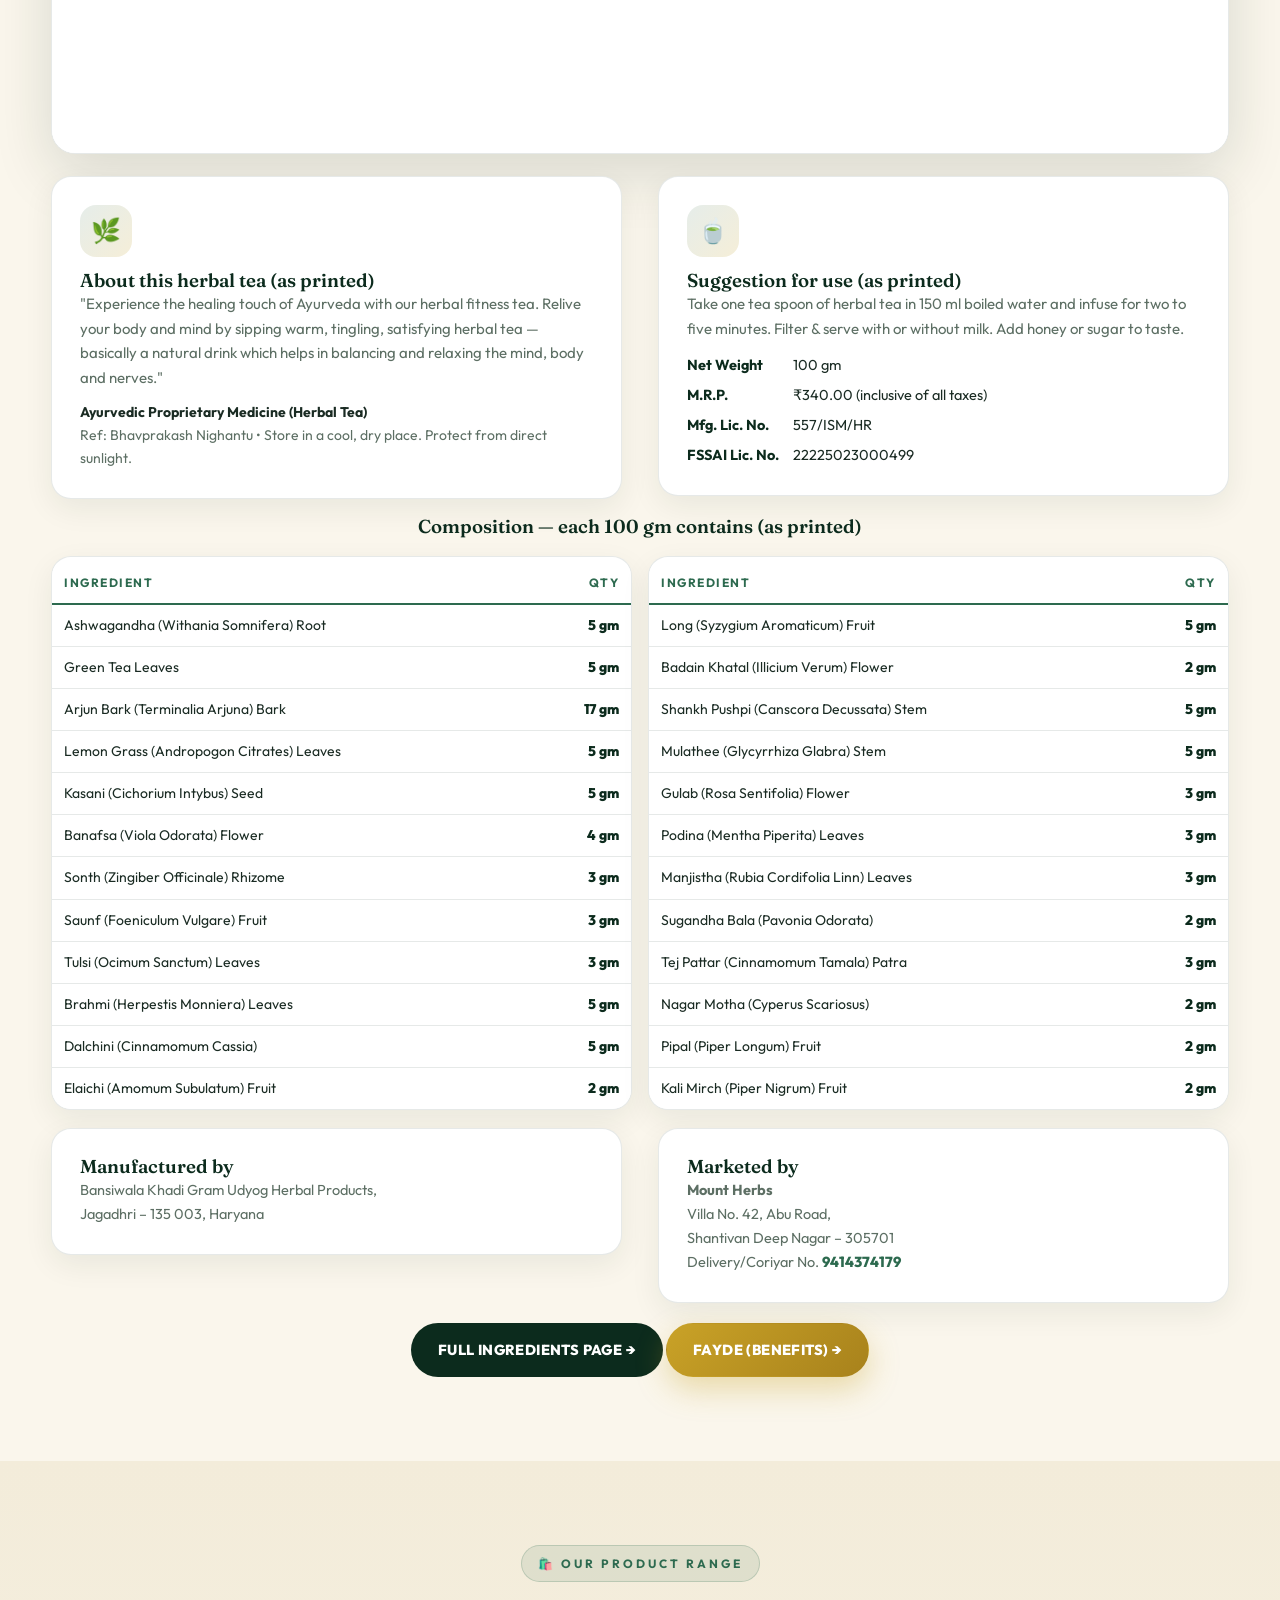
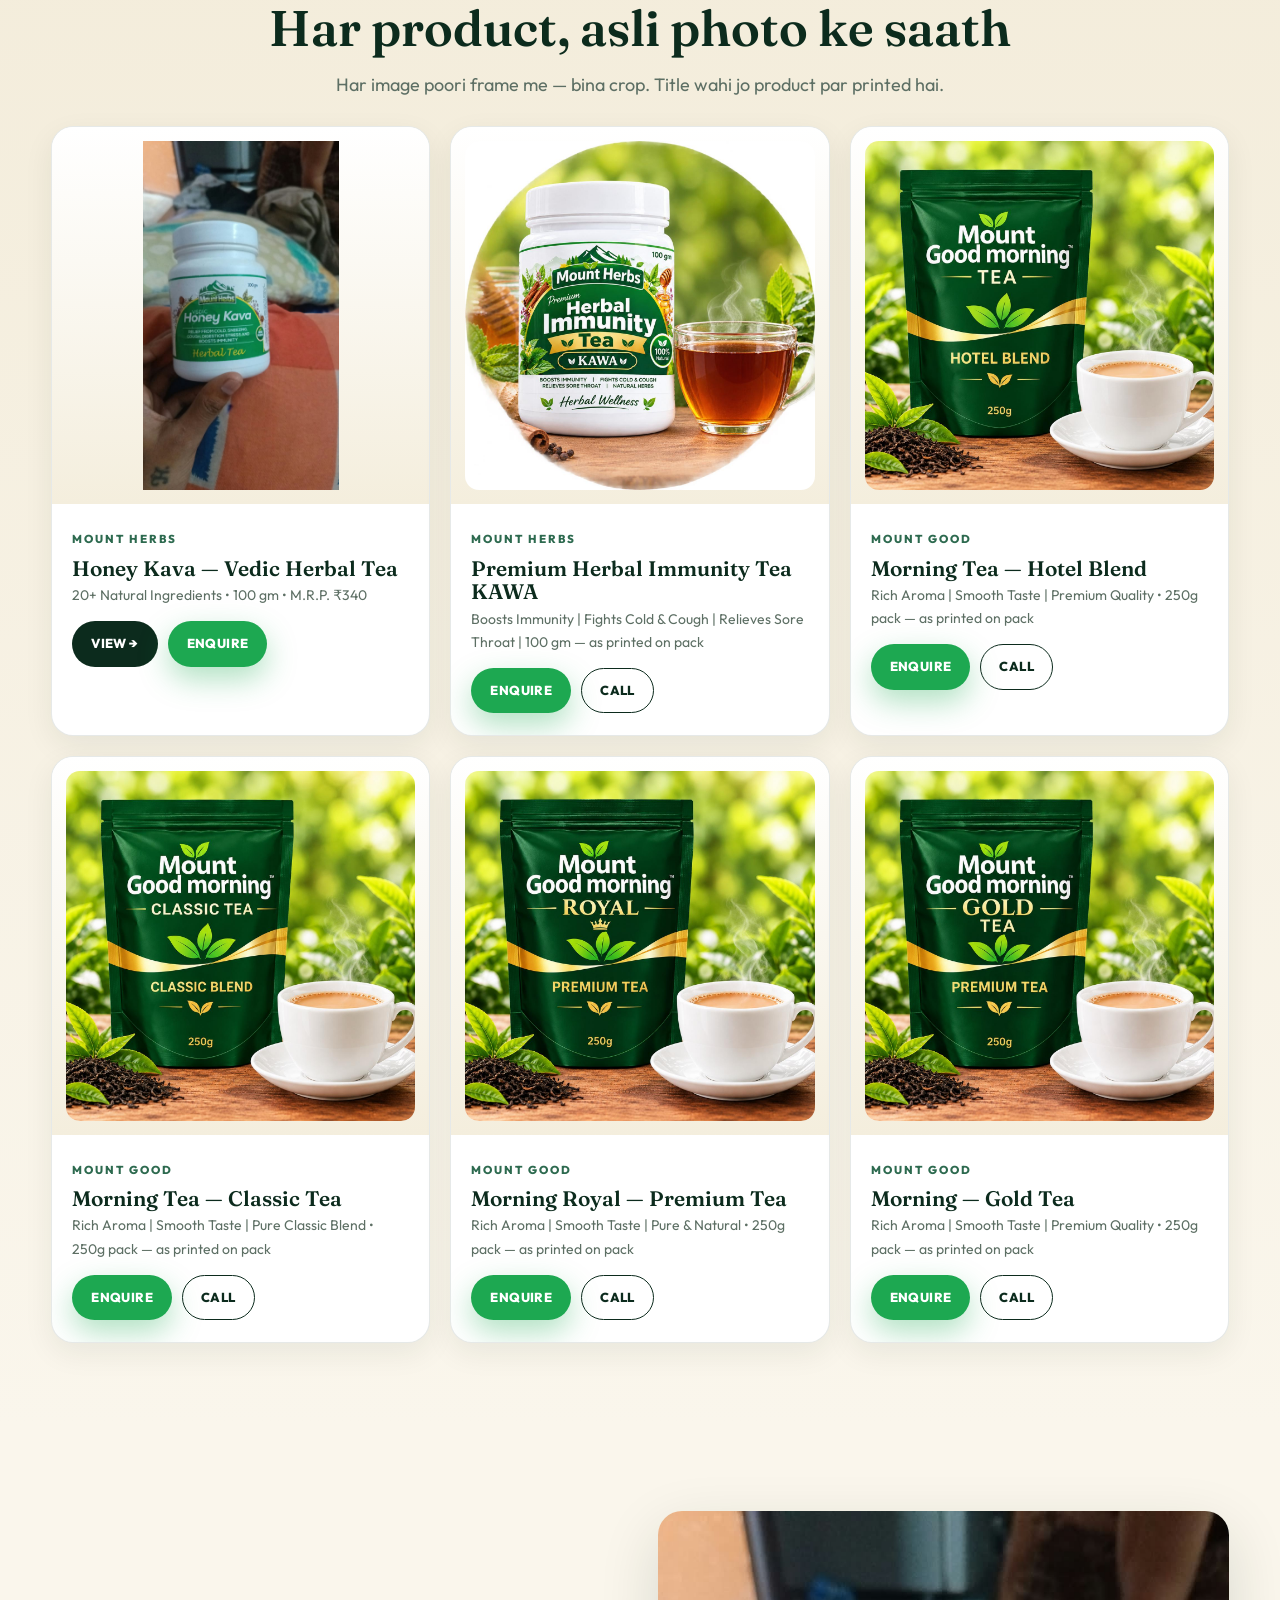
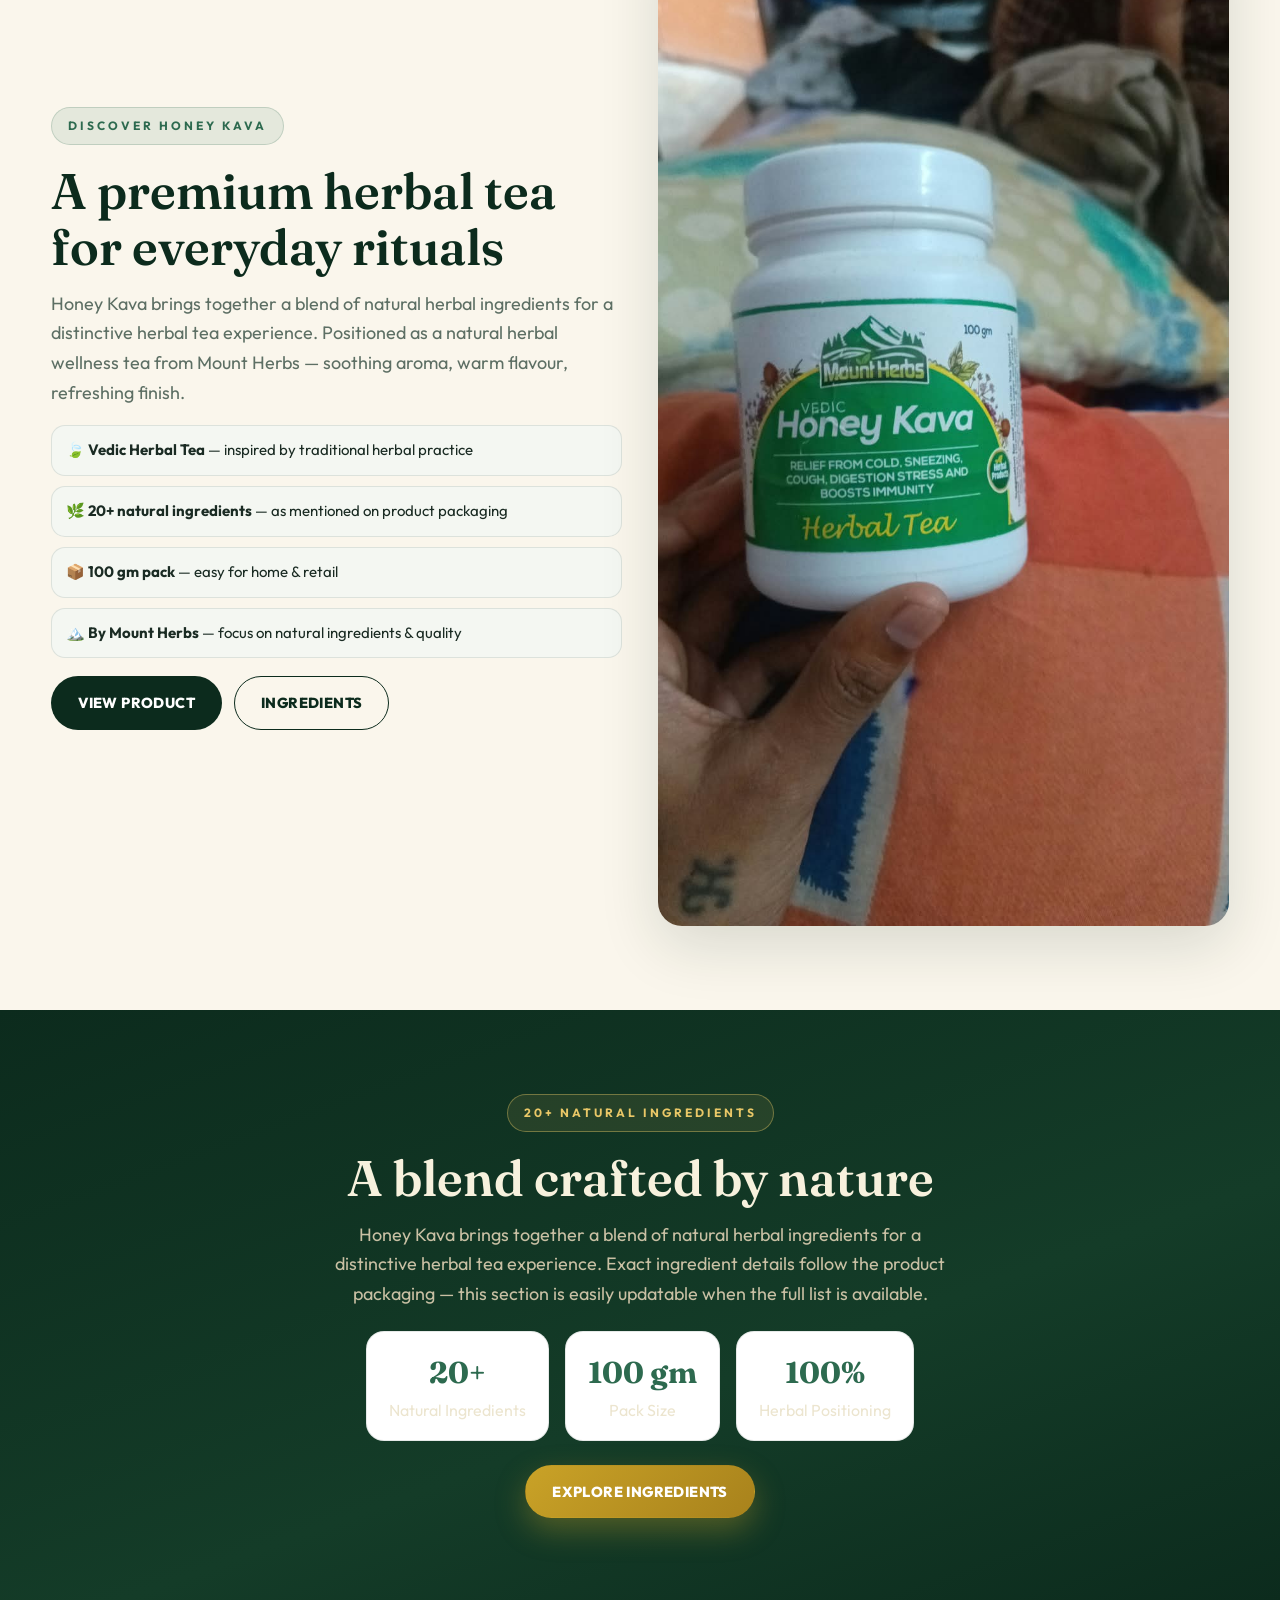
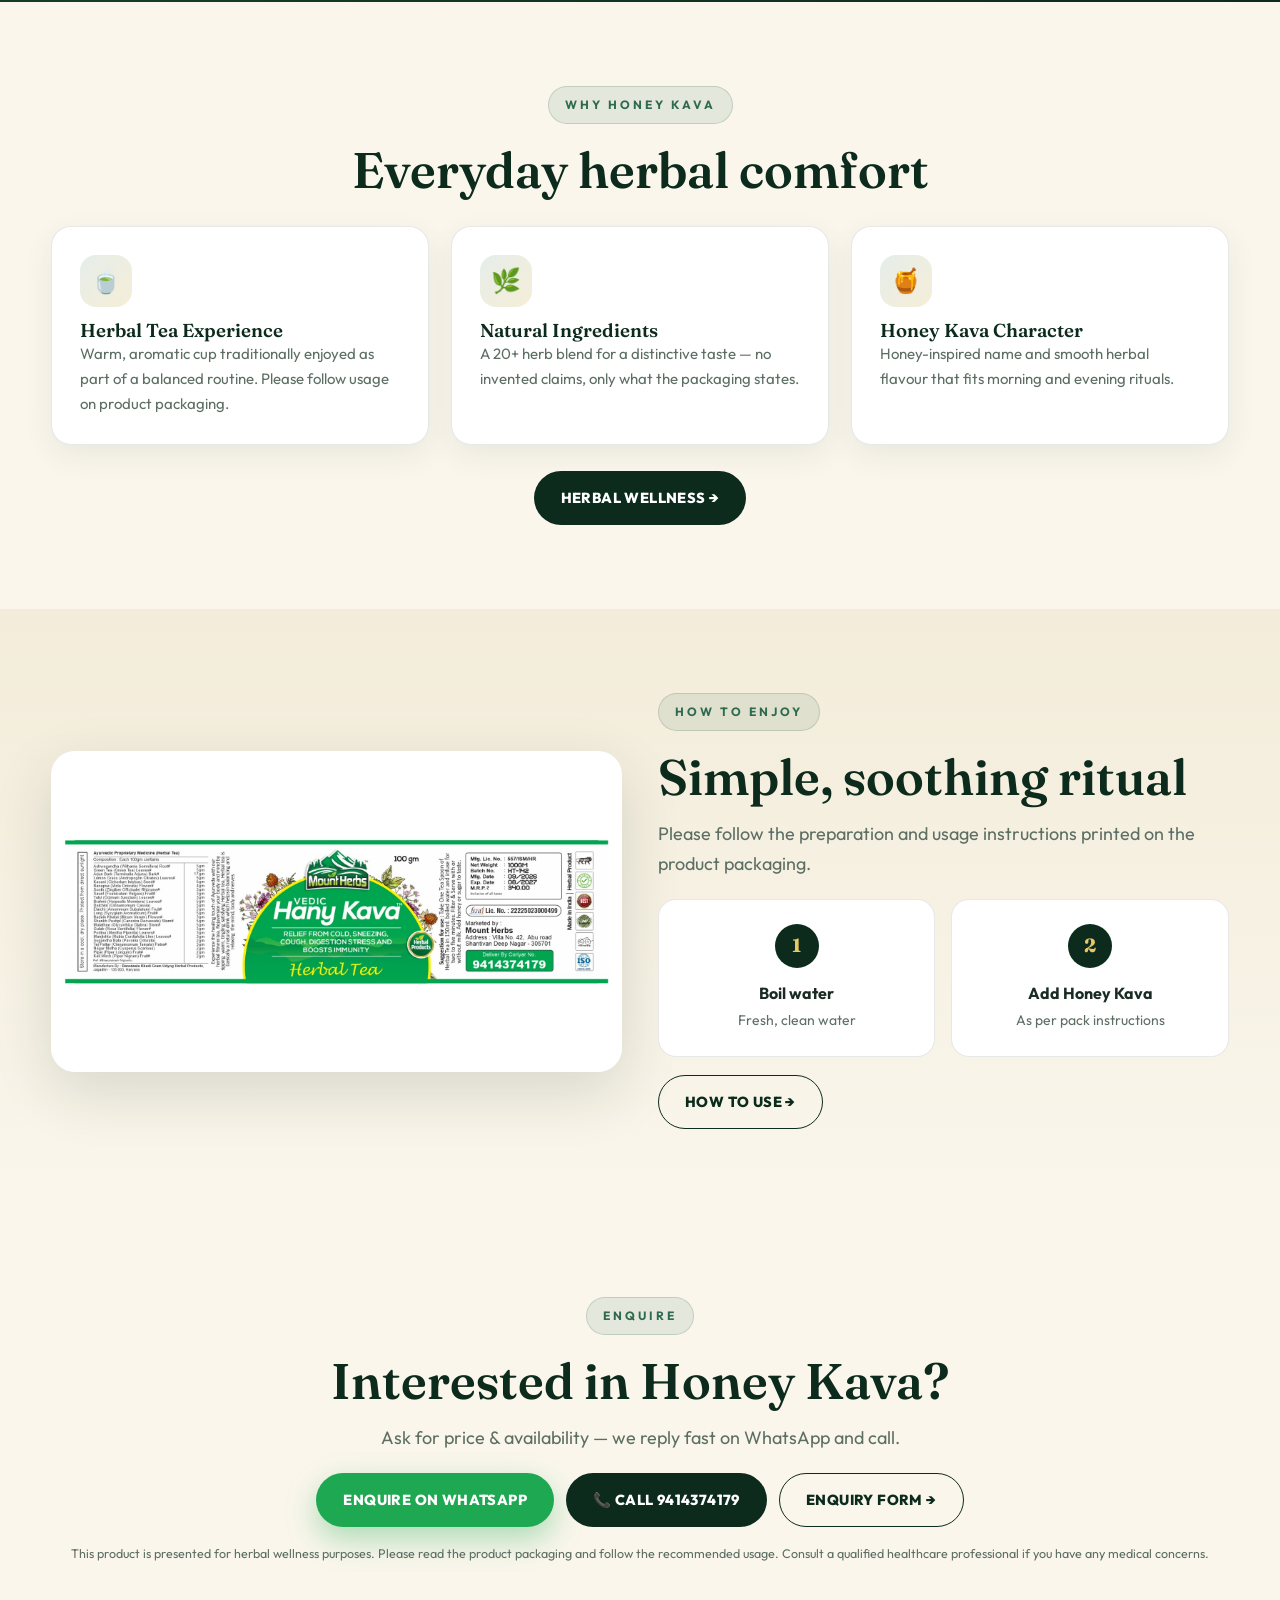
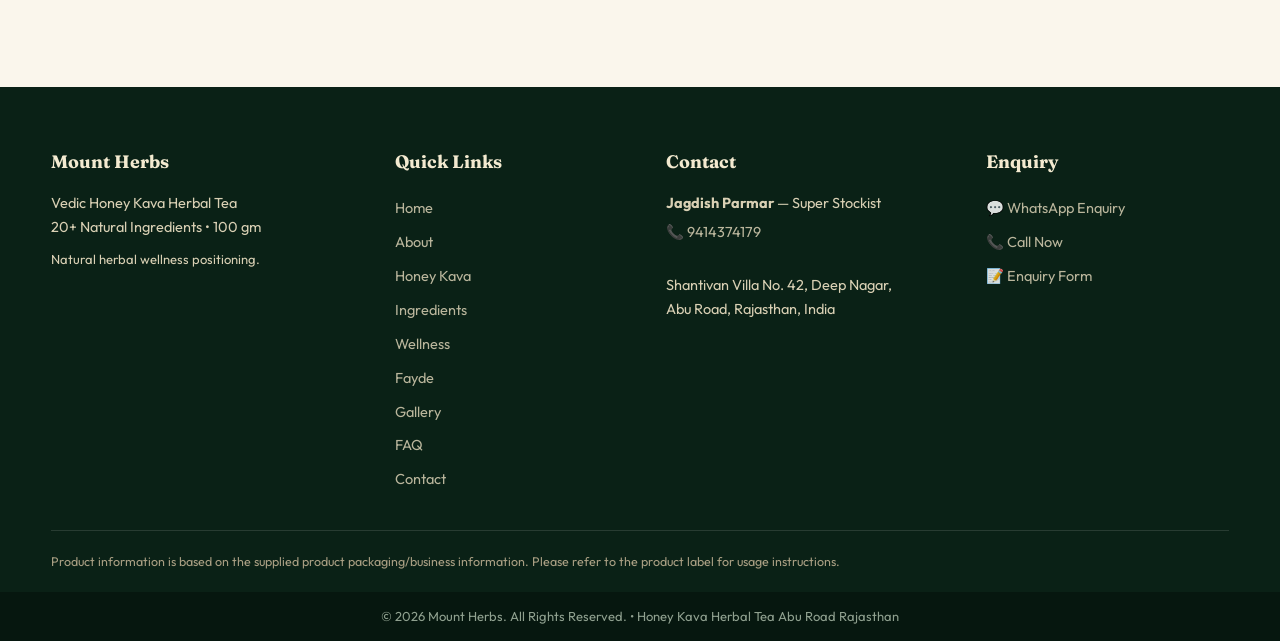
==== commit ac7198df: "Fix hero bg on mobile: simplified bulletproof longhand background CSS, cache-bust v3" ====
--- a/index.html
+++ b/index.html
@@ -6,7 +6,7 @@
 <meta name="description" content="Honey Kava Vedic Herbal Tea by Mount Herbs — 20+ natural ingredients, 100 gm pack. Herbal wellness tea in Abu Road, Rajasthan. Enquire on WhatsApp 9414374179.">
 <meta property="og:title" content="Honey Kava — Vedic Herbal Tea by Mount Herbs"><meta property="og:description" content="20+ Natural Ingredients • 100 gm Pack • Herbal Wellness Tea"><meta property="og:type" content="website"><meta property="og:image" content="assets/product.jpg">
 <link rel="preconnect" href="https://fonts.googleapis.com"><link href="https://fonts.googleapis.com/css2?family=Fraunces:opsz,wght@9..144,500;9..144,600;9..144,700&family=Outfit:wght@400;600;700;800&display=swap" rel="stylesheet">
-<link rel="stylesheet" href="css/style.css?v=2">
+<link rel="stylesheet" href="css/style.css?v=3">
 <link rel="icon" href="assets/product.svg">
 </head>
 <body>
--- a/css/style.css
+++ b/css/style.css
@@ -43,7 +43,7 @@
 .mmenu a.mlink{display:block;padding:13px 6px;border-bottom:1px solid rgba(255,255,255,.1);font-weight:700;font-size:16px}
 .mmenu .btn{width:100%;margin-top:14px}
 /* hero */
-.hero{position:relative;overflow:hidden;background:linear-gradient(100deg,rgba(250,246,236,.97) 20%,rgba(250,246,236,.75) 55%,rgba(250,246,236,.35) 100%),radial-gradient(900px 500px at 85% 10%,rgba(201,162,39,.16),transparent),url('../assets/hero-bg.jpg') center/cover no-repeat;padding:56px 0 70px}
+.hero{position:relative;overflow:hidden;background-color:#f3ecda;background-image:linear-gradient(100deg,rgba(250,246,236,.97) 20%,rgba(250,246,236,.72) 55%,rgba(250,246,236,.32) 100%),url('../assets/hero-bg.jpg');background-size:auto,cover;background-position:center center;background-repeat:no-repeat;padding:56px 0 70px}
 .hero-grid{display:grid;grid-template-columns:1.05fr .95fr;gap:40px;align-items:center}
 .hero h1{font-size:clamp(44px,7vw,84px);letter-spacing:1px}
 .hero h1 span{color:var(--leaf);font-style:italic}
@@ -157,7 +157,7 @@
 .prod-card .row .btn{padding:11px 18px;font-size:13px}
 .step b.n{width:44px;height:44px;border-radius:100px;background:var(--deep);color:var(--gold2);display:inline-grid;place-items:center;font-family:var(--font-d);font-size:19px;margin-bottom:12px}
 @media(max-width:960px){
-  .hero{background:linear-gradient(180deg,rgba(250,246,236,.94),rgba(250,246,236,.86)),url('../assets/hero-bg.jpg') center/cover no-repeat}
+  .hero{background-color:#f3ecda;background-image:linear-gradient(180deg,rgba(250,246,236,.93),rgba(250,246,236,.84)),url('../assets/hero-bg.jpg');background-size:auto,cover;background-position:center center;background-repeat:no-repeat}
   .links{display:none}.hamburger{display:block}
   .hero-grid,.grid2,.pd-grid{grid-template-columns:1fr}
   .grid3,.gal{grid-template-columns:1fr 1fr}
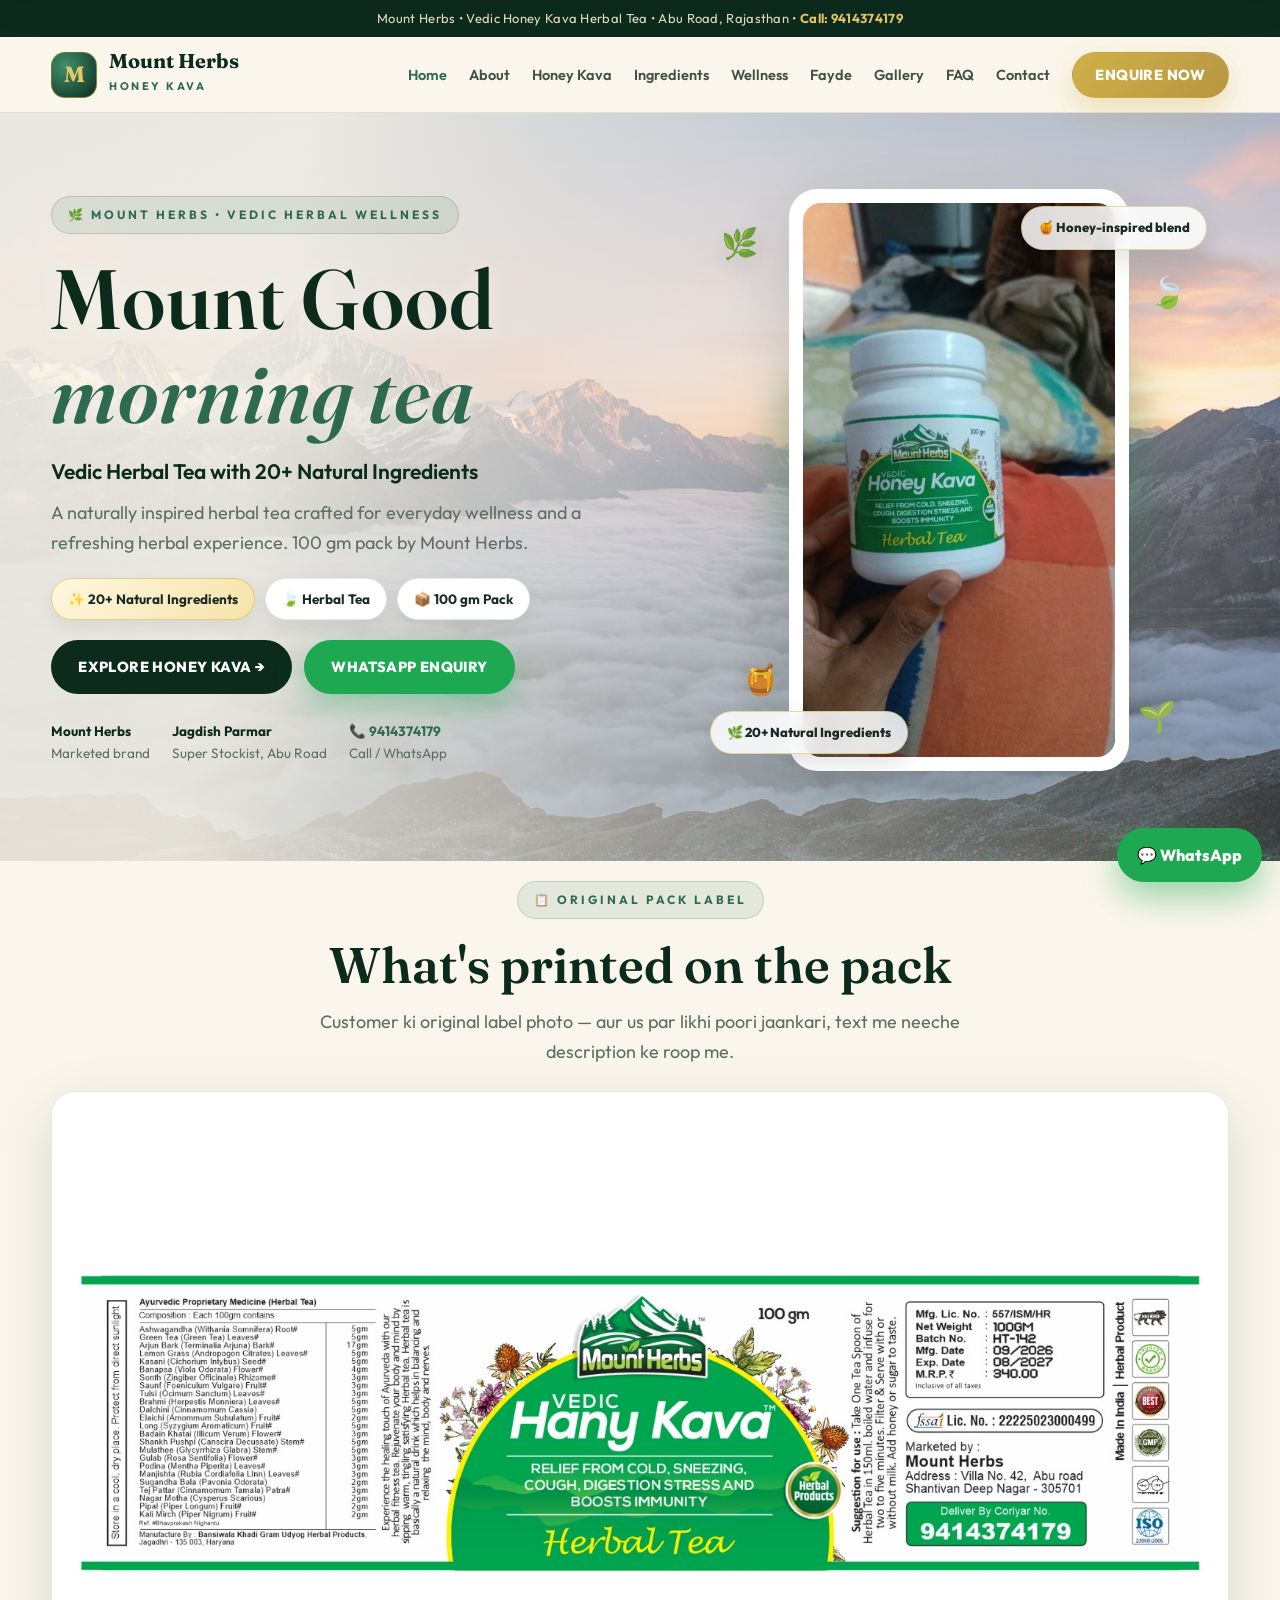
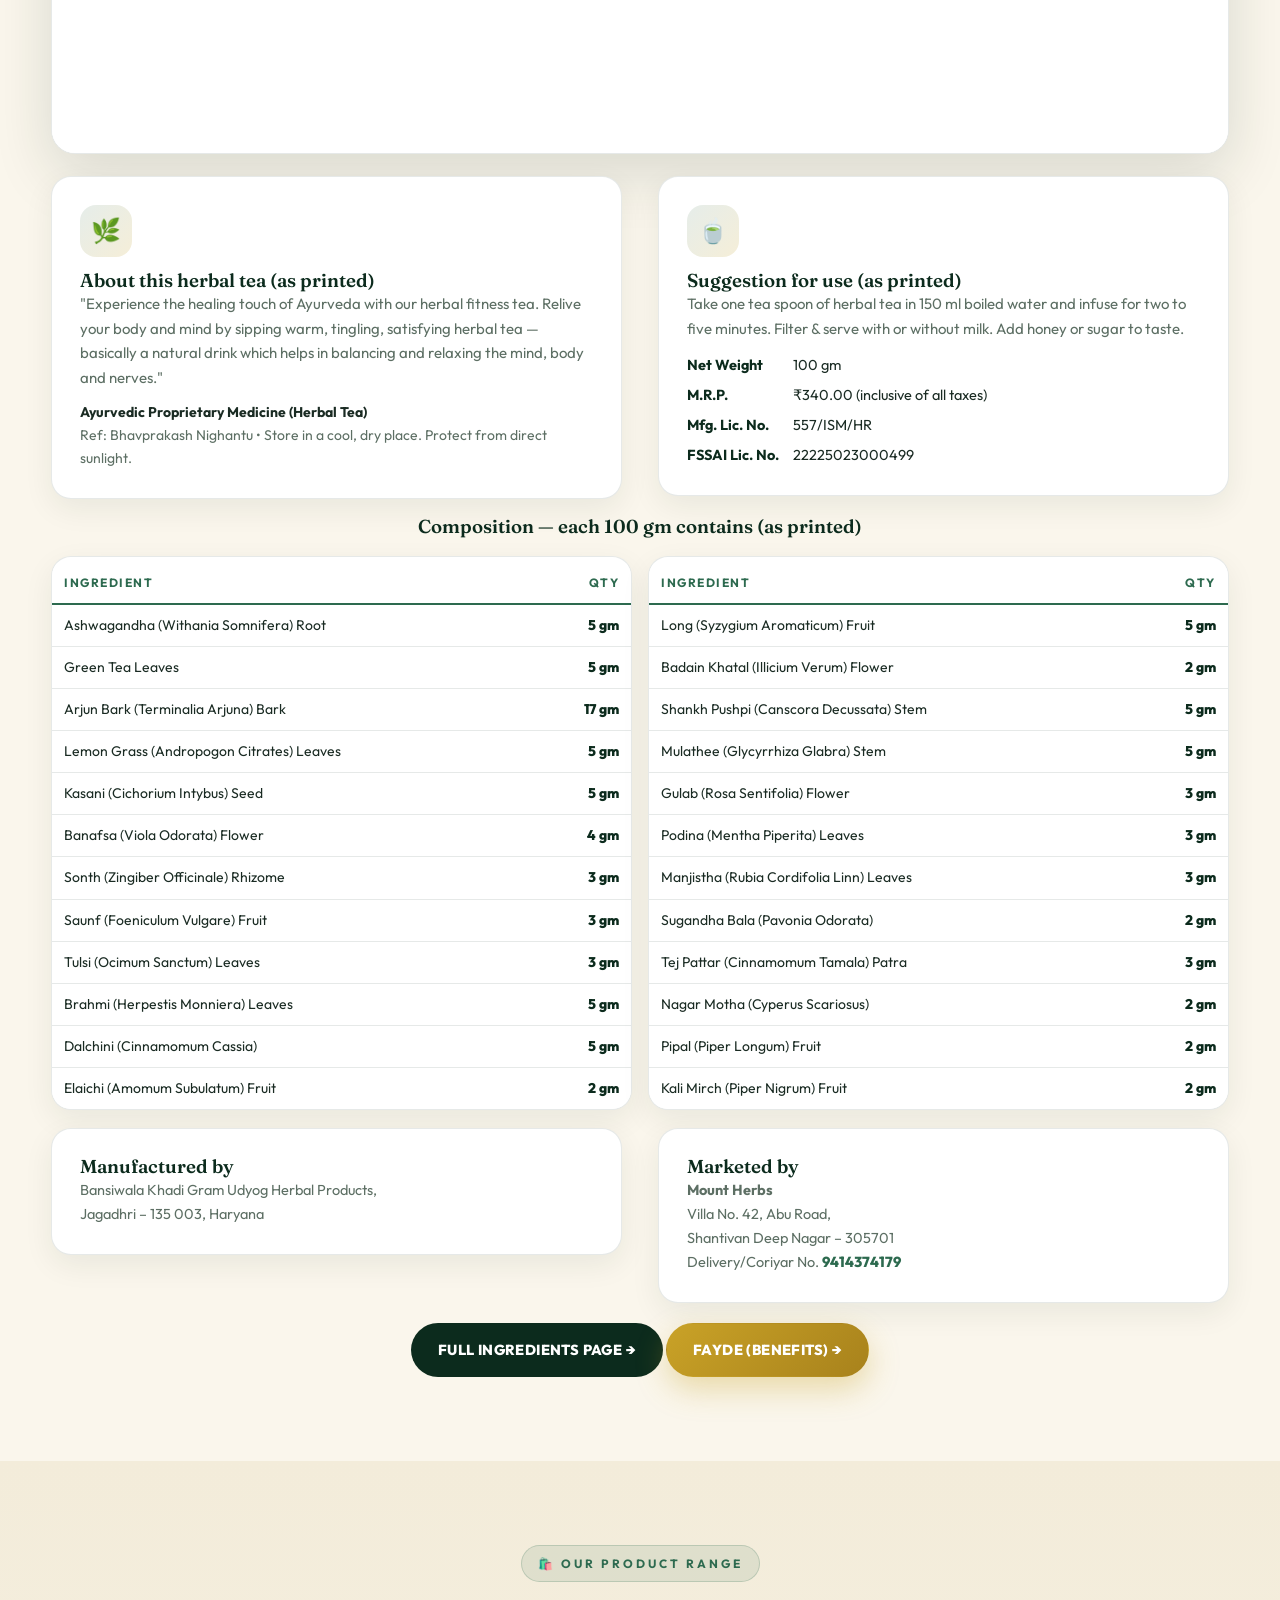
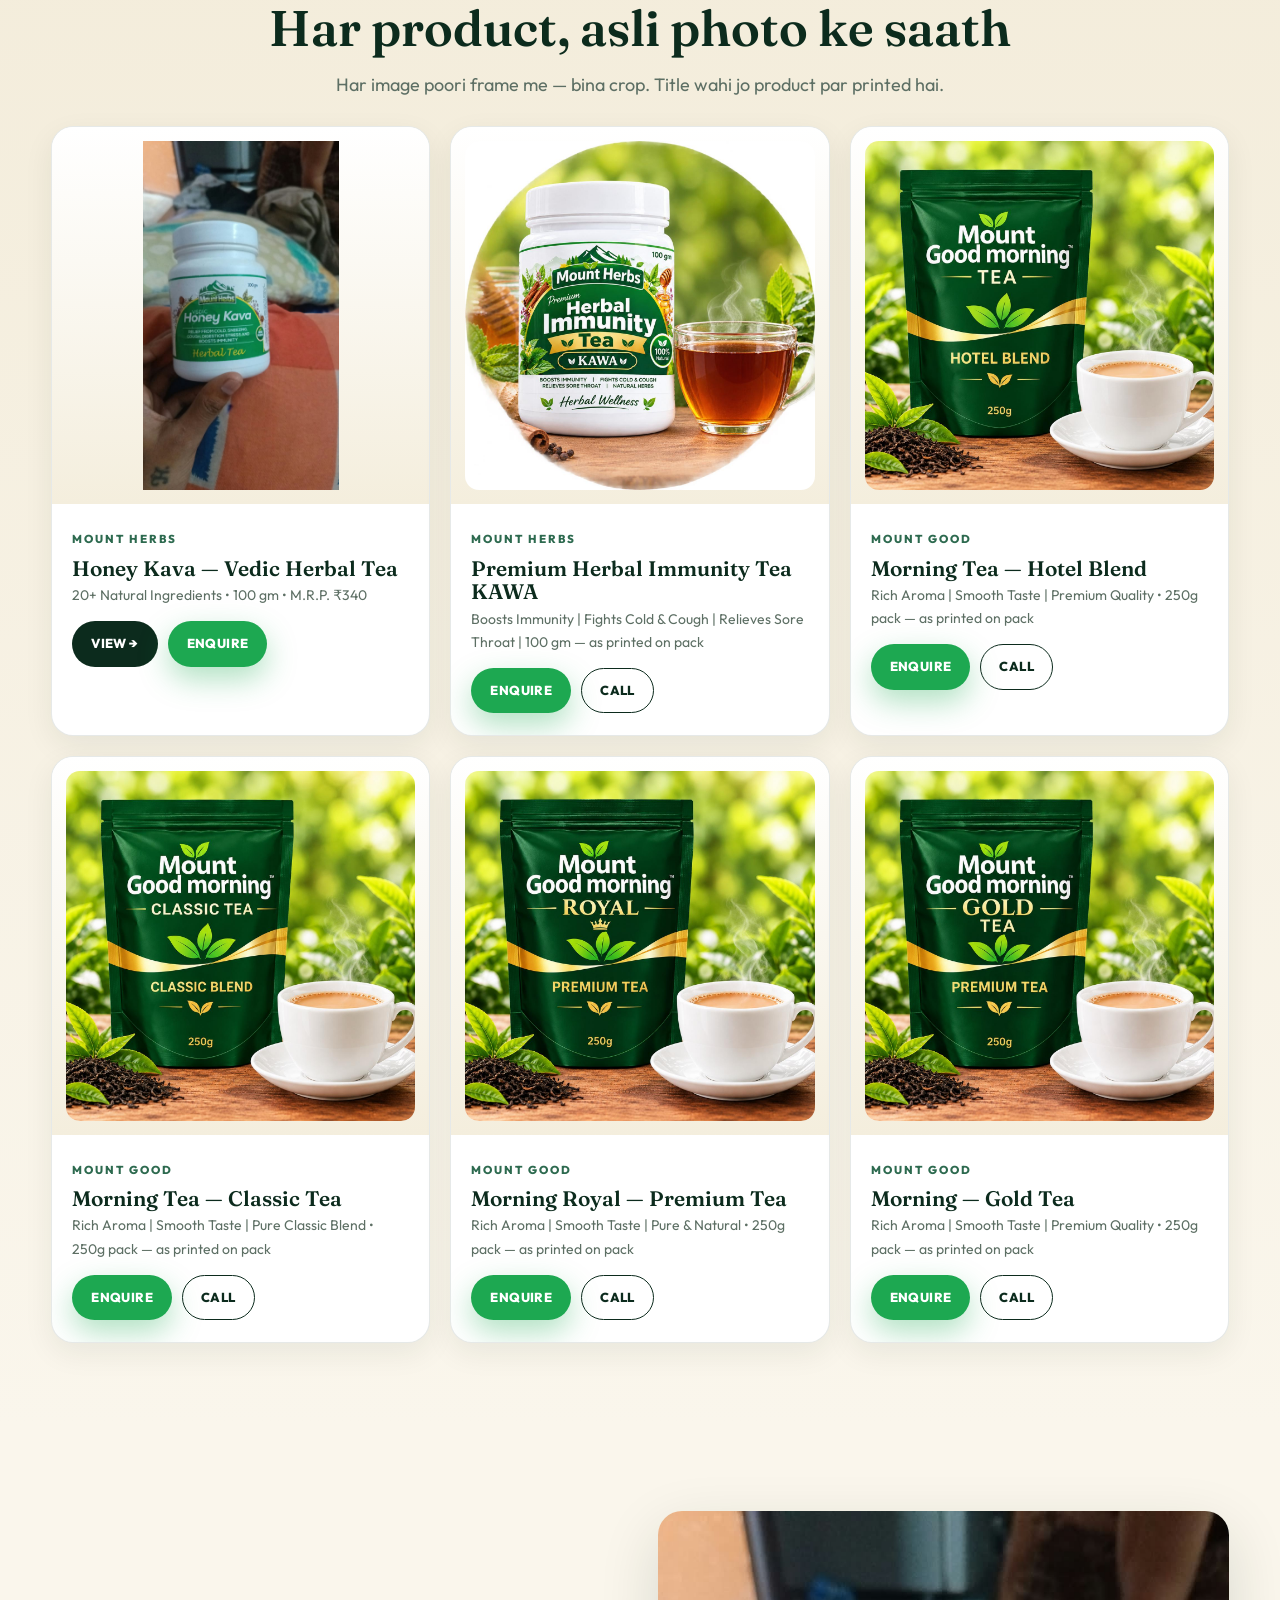
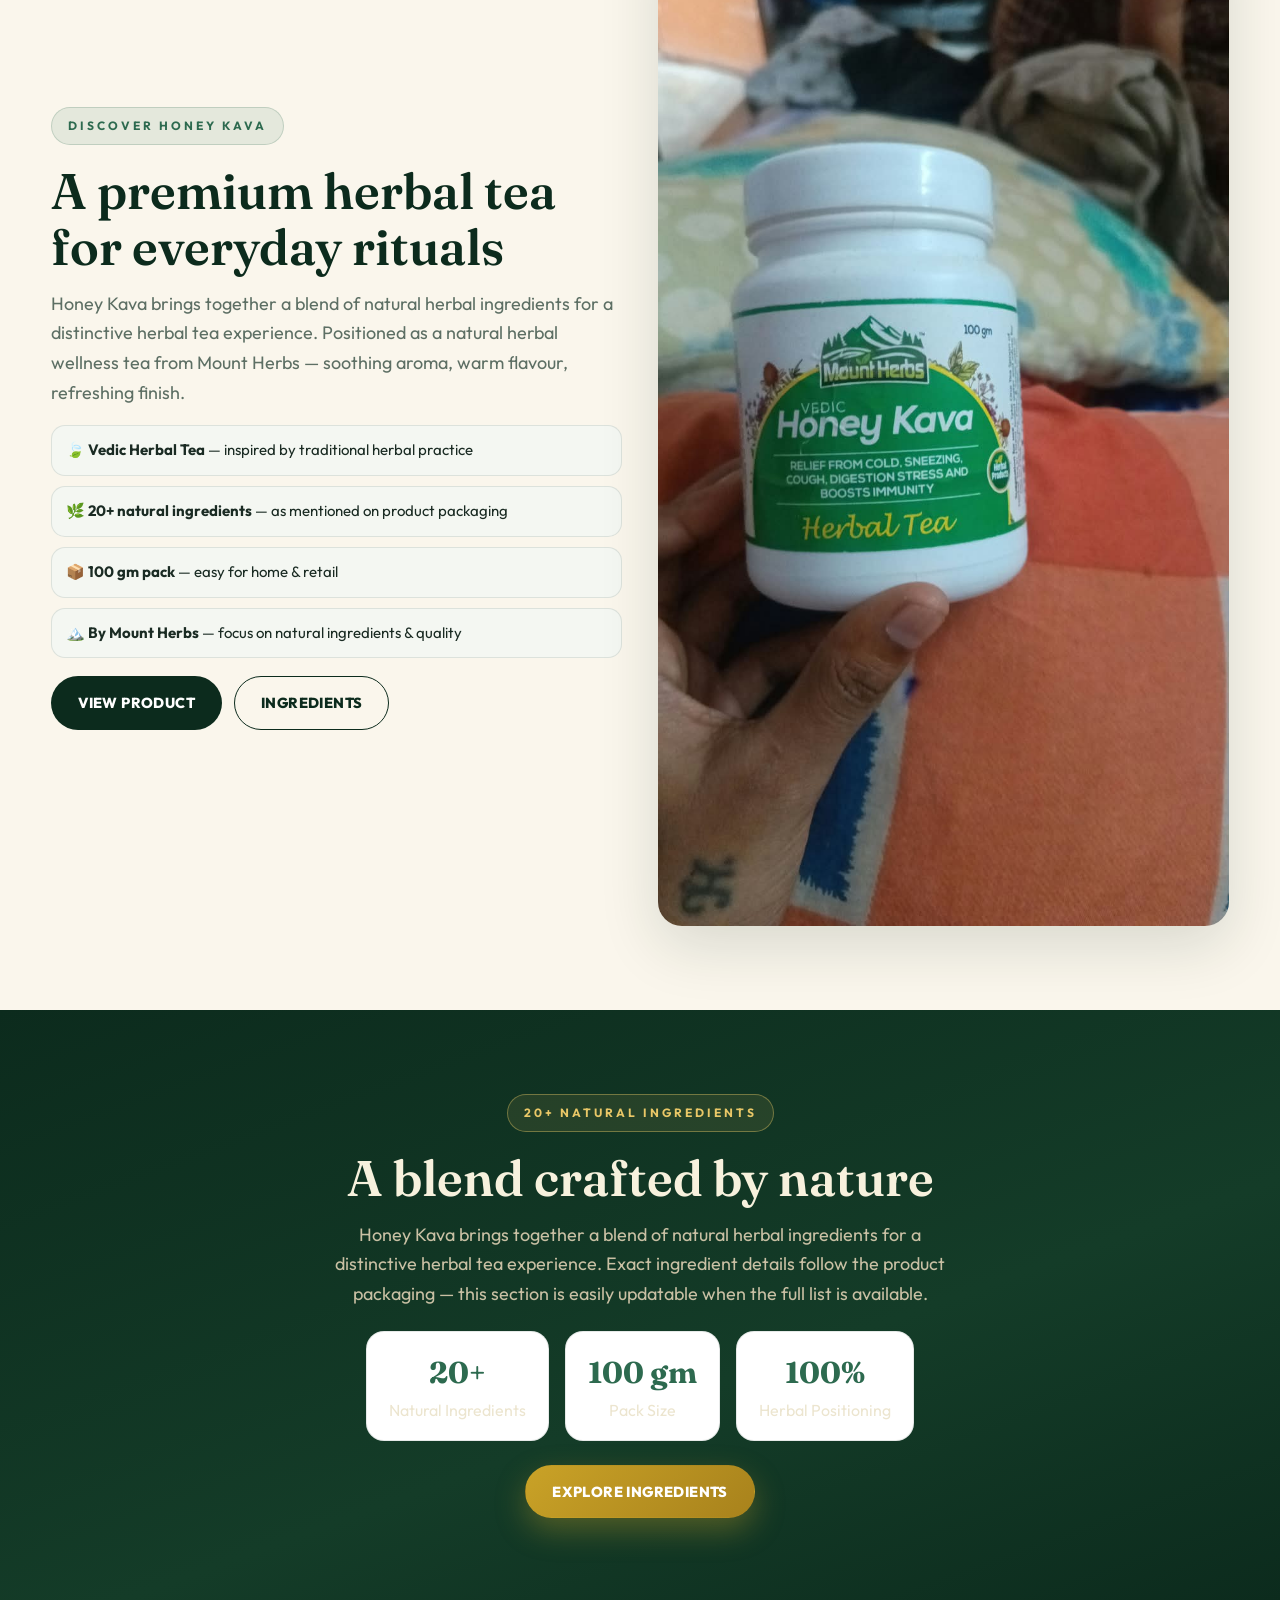
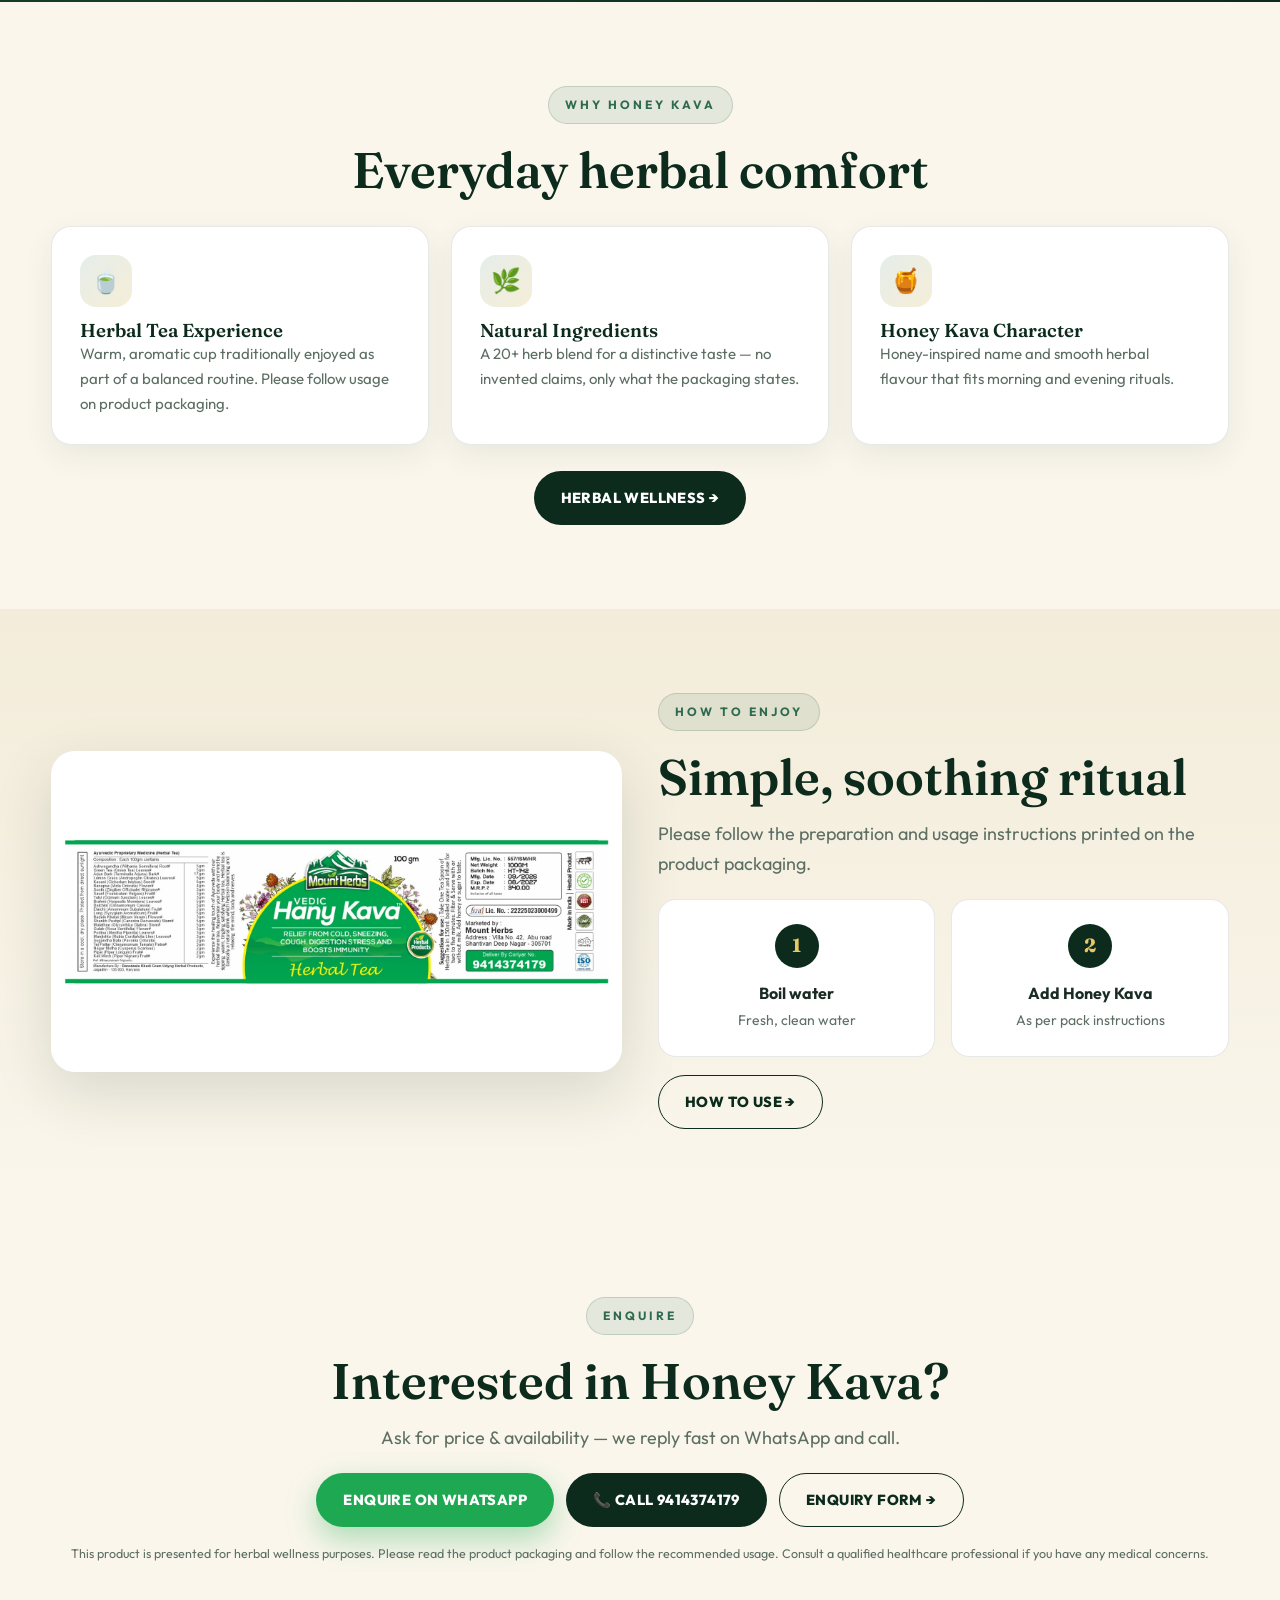
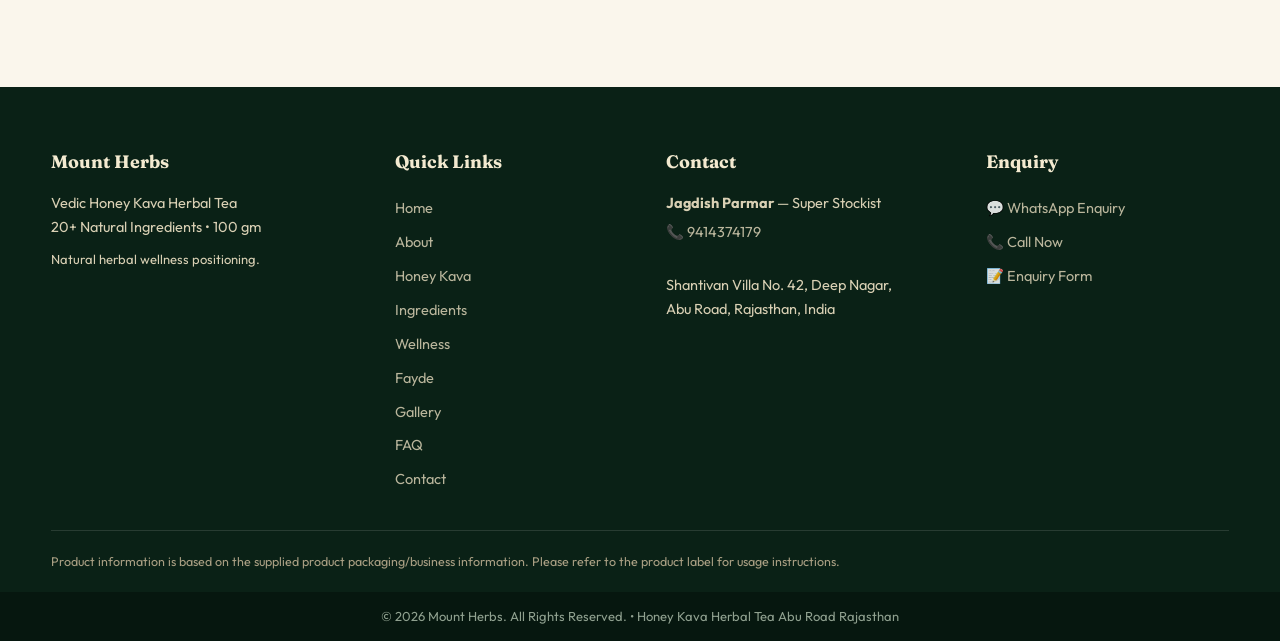
==== commit cfca891b: "New mountain sunrise hero background (clearly visible, mobile-friendly) + hero heading Mount Good mo" ====
--- a/index.html
+++ b/index.html
@@ -6,7 +6,7 @@
 <meta name="description" content="Honey Kava Vedic Herbal Tea by Mount Herbs — 20+ natural ingredients, 100 gm pack. Herbal wellness tea in Abu Road, Rajasthan. Enquire on WhatsApp 9414374179.">
 <meta property="og:title" content="Honey Kava — Vedic Herbal Tea by Mount Herbs"><meta property="og:description" content="20+ Natural Ingredients • 100 gm Pack • Herbal Wellness Tea"><meta property="og:type" content="website"><meta property="og:image" content="assets/product.jpg">
 <link rel="preconnect" href="https://fonts.googleapis.com"><link href="https://fonts.googleapis.com/css2?family=Fraunces:opsz,wght@9..144,500;9..144,600;9..144,700&family=Outfit:wght@400;600;700;800&display=swap" rel="stylesheet">
-<link rel="stylesheet" href="css/style.css?v=3">
+<link rel="stylesheet" href="css/style.css?v=4">
 <link rel="icon" href="assets/product.svg">
 </head>
 <body>
@@ -26,7 +26,7 @@
 <section class="hero"><div class="container hero-grid">
 <div class="reveal in">
 <span class="eyebrow">🌿 Mount Herbs • Vedic Herbal Wellness</span>
-<h1>HONEY<br><span>KAVA</span></h1>
+<h1>Mount Good<br><span>morning tea</span></h1>
 <p class="hero-sub">Vedic Herbal Tea with 20+ Natural Ingredients</p>
 <p class="lead">A naturally inspired herbal tea crafted for everyday wellness and a refreshing herbal experience. 100 gm pack by Mount Herbs.</p>
 <div class="badges"><span class="badge gold">✨ 20+ Natural Ingredients</span><span class="badge">🍃 Herbal Tea</span><span class="badge">📦 100 gm Pack</span></div>
--- a/css/style.css
+++ b/css/style.css
@@ -43,7 +43,8 @@
 .mmenu a.mlink{display:block;padding:13px 6px;border-bottom:1px solid rgba(255,255,255,.1);font-weight:700;font-size:16px}
 .mmenu .btn{width:100%;margin-top:14px}
 /* hero */
-.hero{position:relative;overflow:hidden;background-color:#f3ecda;background-image:linear-gradient(100deg,rgba(250,246,236,.97) 20%,rgba(250,246,236,.72) 55%,rgba(250,246,236,.32) 100%),url('../assets/hero-bg.jpg');background-size:auto,cover;background-position:center center;background-repeat:no-repeat;padding:56px 0 70px}
+.hero{position:relative;overflow:hidden;background-color:#f3ecda;background-image:linear-gradient(100deg,rgba(250,246,236,.90) 22%,rgba(250,246,236,.58) 55%,rgba(250,246,236,.22) 100%),url('../assets/hero-bg.jpg');background-size:auto,cover;background-position:center center;background-repeat:no-repeat;padding:56px 0 70px}
+.hero h1{text-shadow:0 2px 24px rgba(250,246,236,.9)}
 .hero-grid{display:grid;grid-template-columns:1.05fr .95fr;gap:40px;align-items:center}
 .hero h1{font-size:clamp(44px,7vw,84px);letter-spacing:1px}
 .hero h1 span{color:var(--leaf);font-style:italic}
@@ -157,7 +158,7 @@
 .prod-card .row .btn{padding:11px 18px;font-size:13px}
 .step b.n{width:44px;height:44px;border-radius:100px;background:var(--deep);color:var(--gold2);display:inline-grid;place-items:center;font-family:var(--font-d);font-size:19px;margin-bottom:12px}
 @media(max-width:960px){
-  .hero{background-color:#f3ecda;background-image:linear-gradient(180deg,rgba(250,246,236,.93),rgba(250,246,236,.84)),url('../assets/hero-bg.jpg');background-size:auto,cover;background-position:center center;background-repeat:no-repeat}
+  .hero{background-color:#f3ecda;background-image:linear-gradient(180deg,rgba(250,246,236,.90),rgba(250,246,236,.70)),url('../assets/hero-bg.jpg');background-size:auto,cover;background-position:center center;background-repeat:no-repeat}
   .links{display:none}.hamburger{display:block}
   .hero-grid,.grid2,.pd-grid{grid-template-columns:1fr}
   .grid3,.gal{grid-template-columns:1fr 1fr}
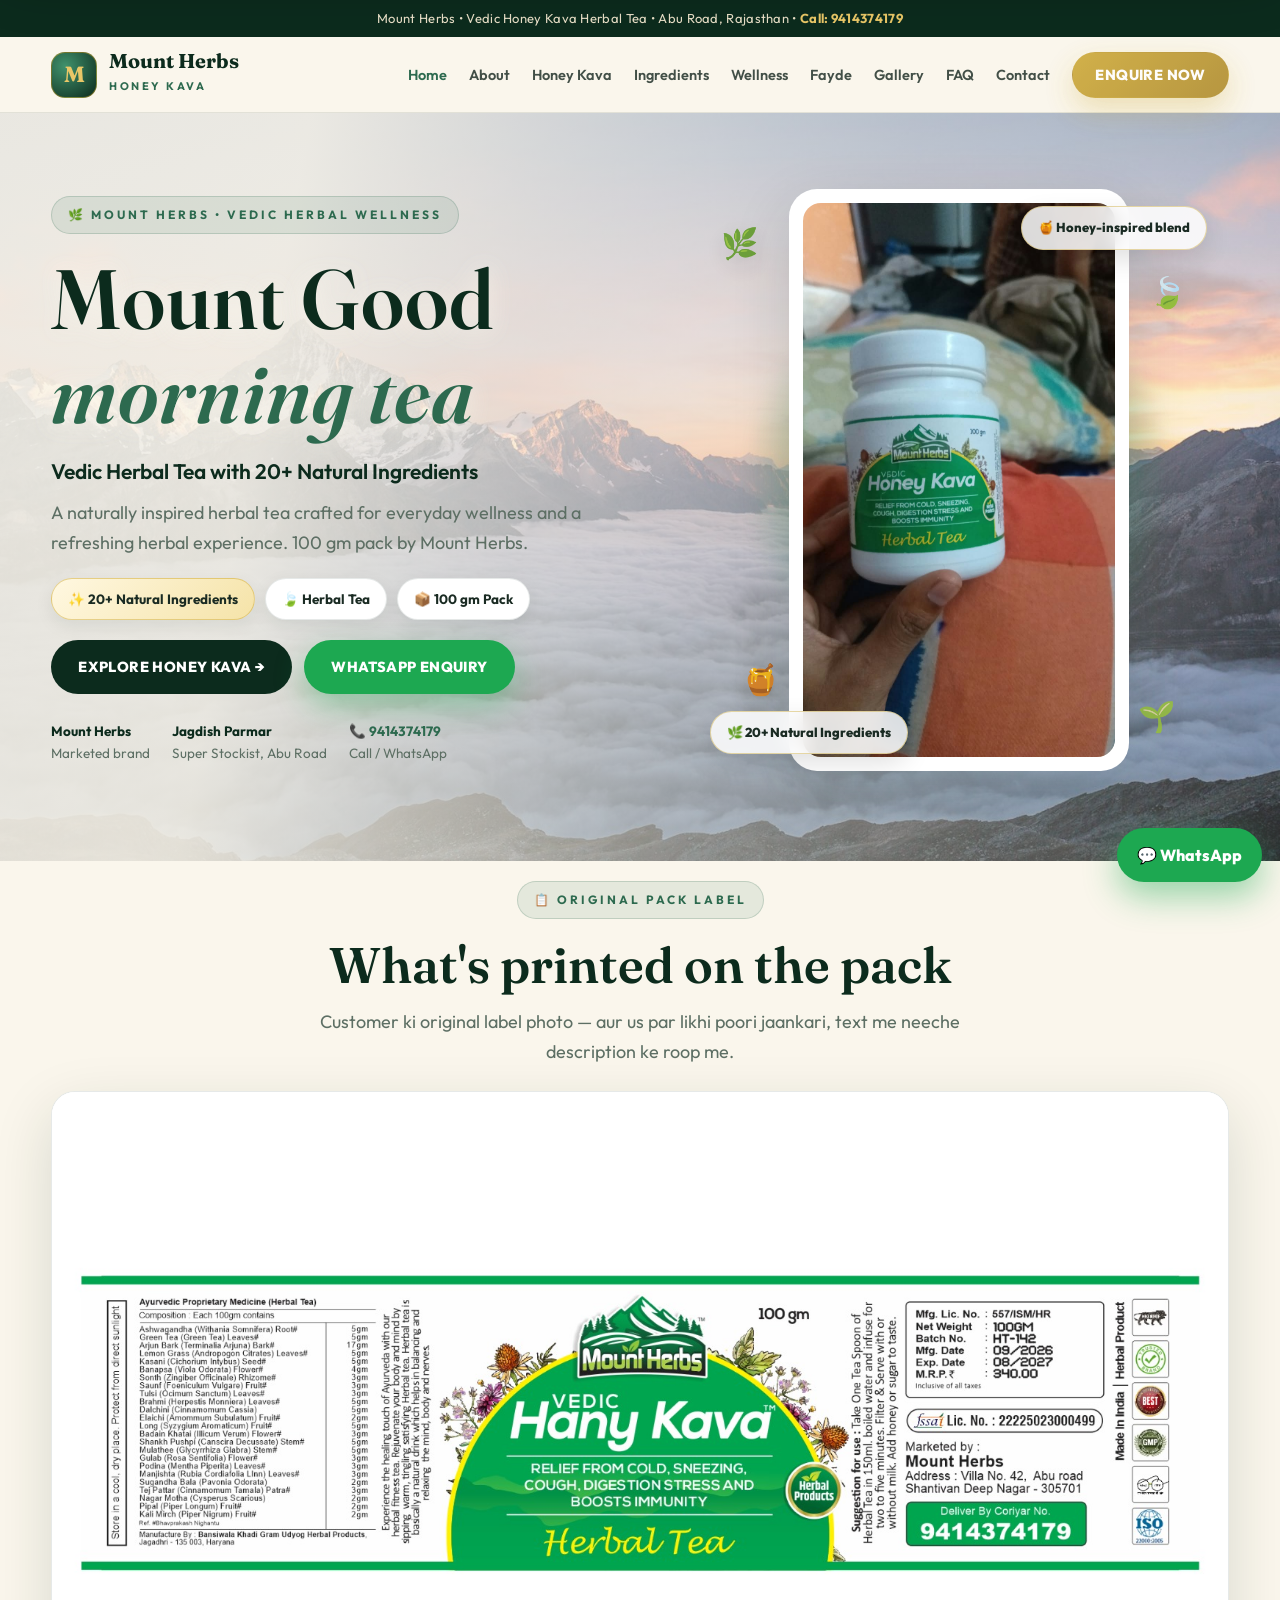
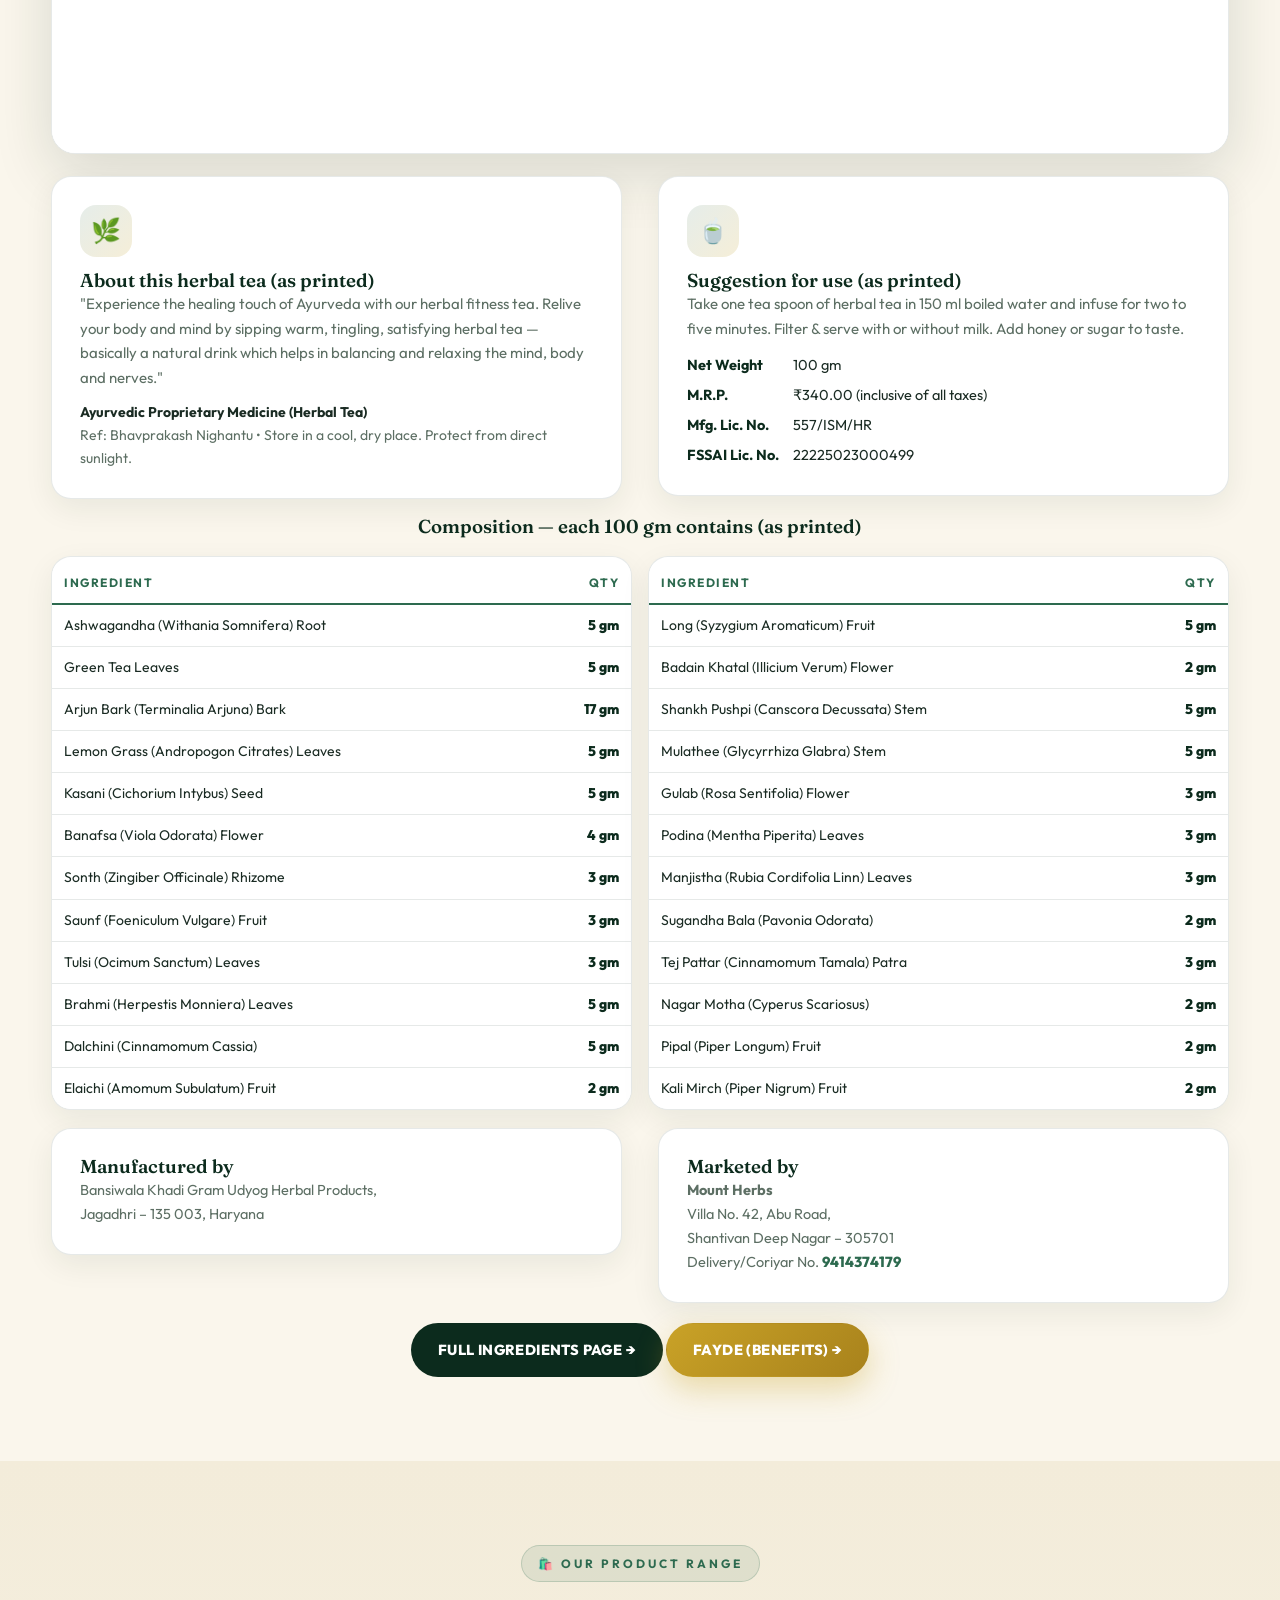
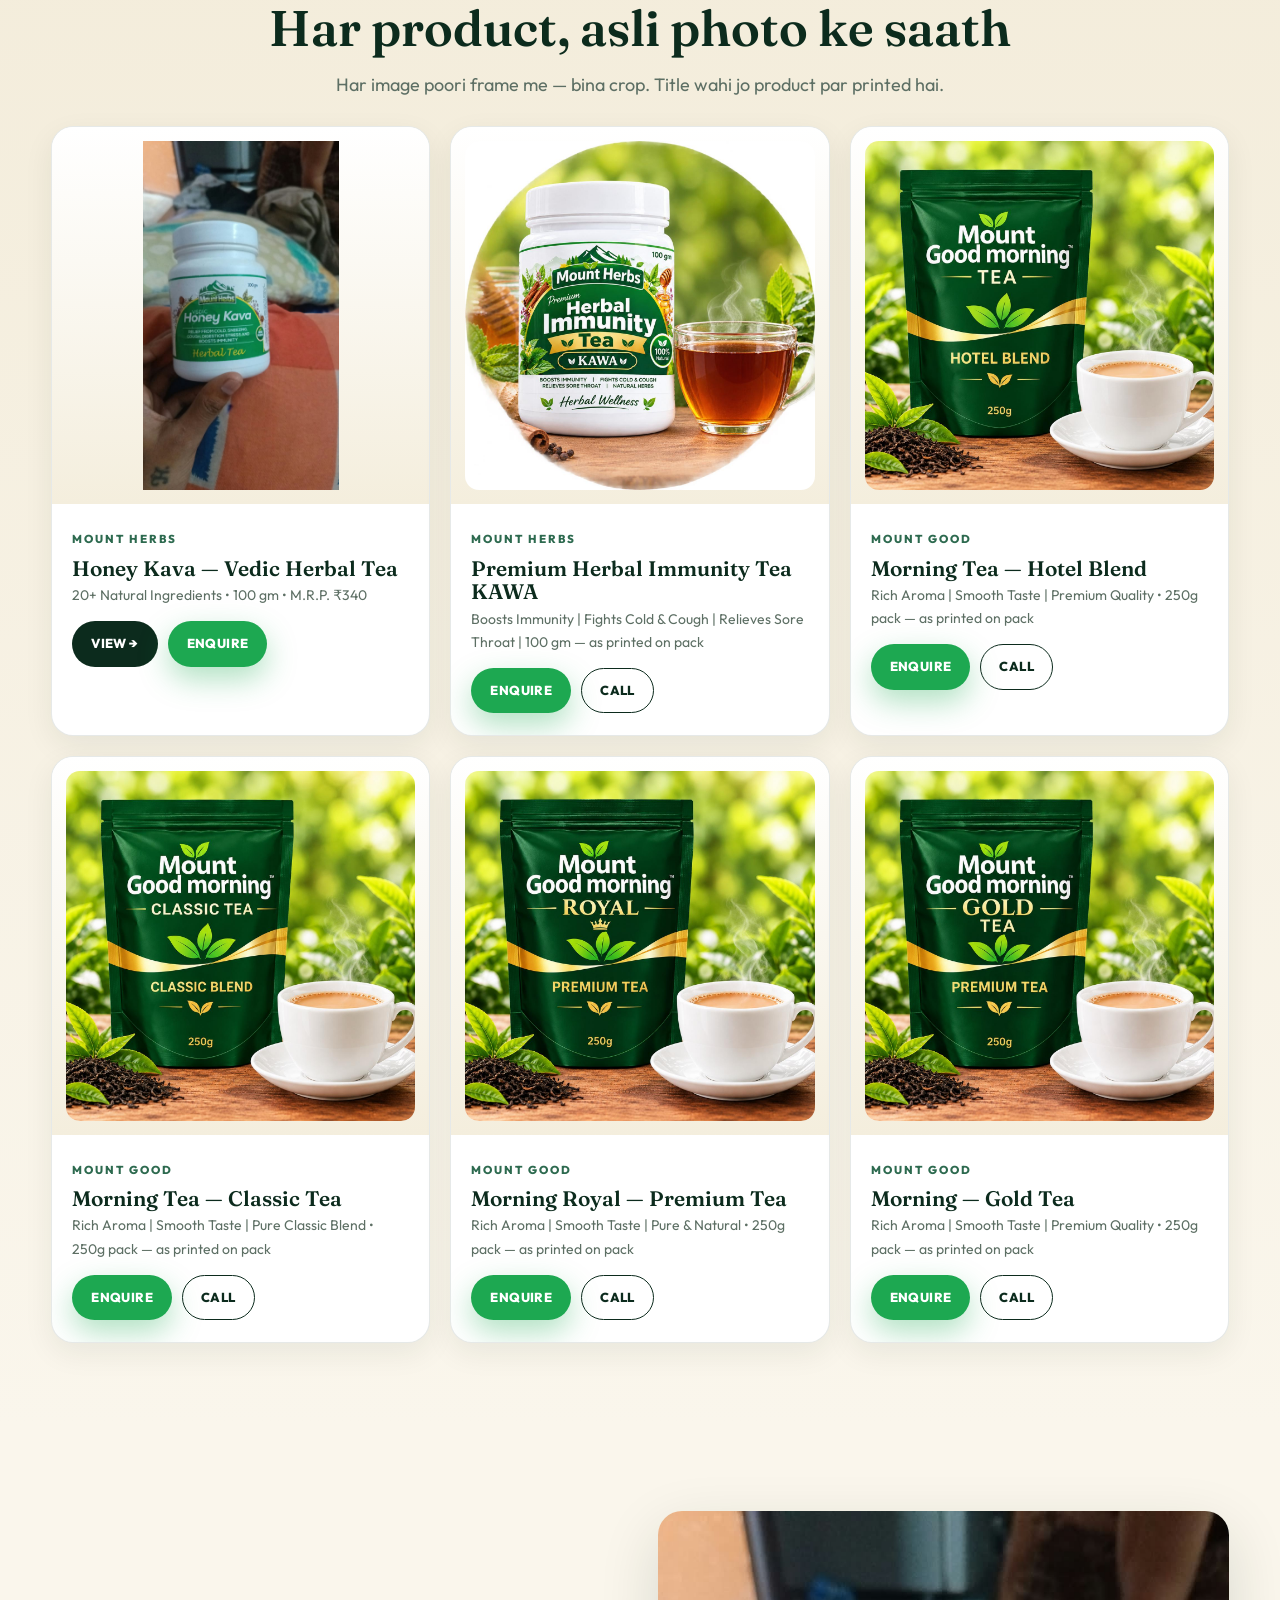
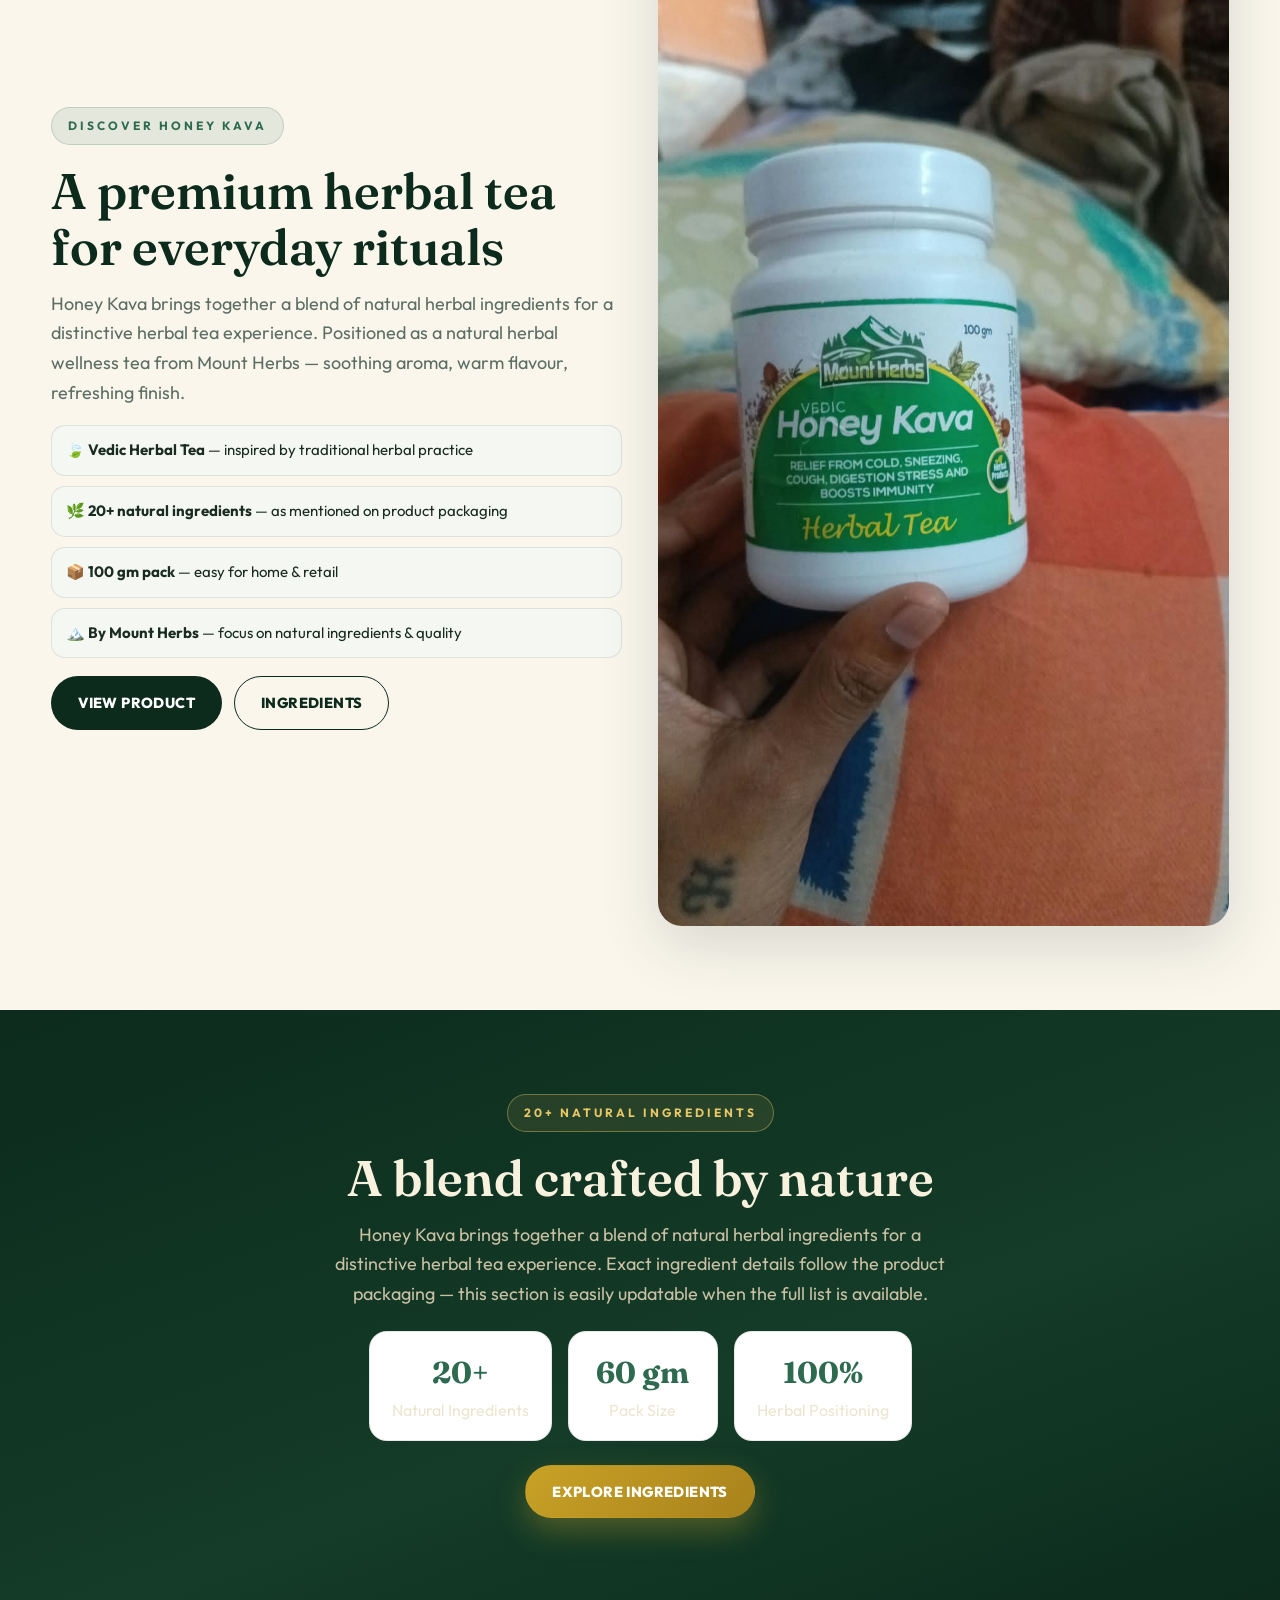
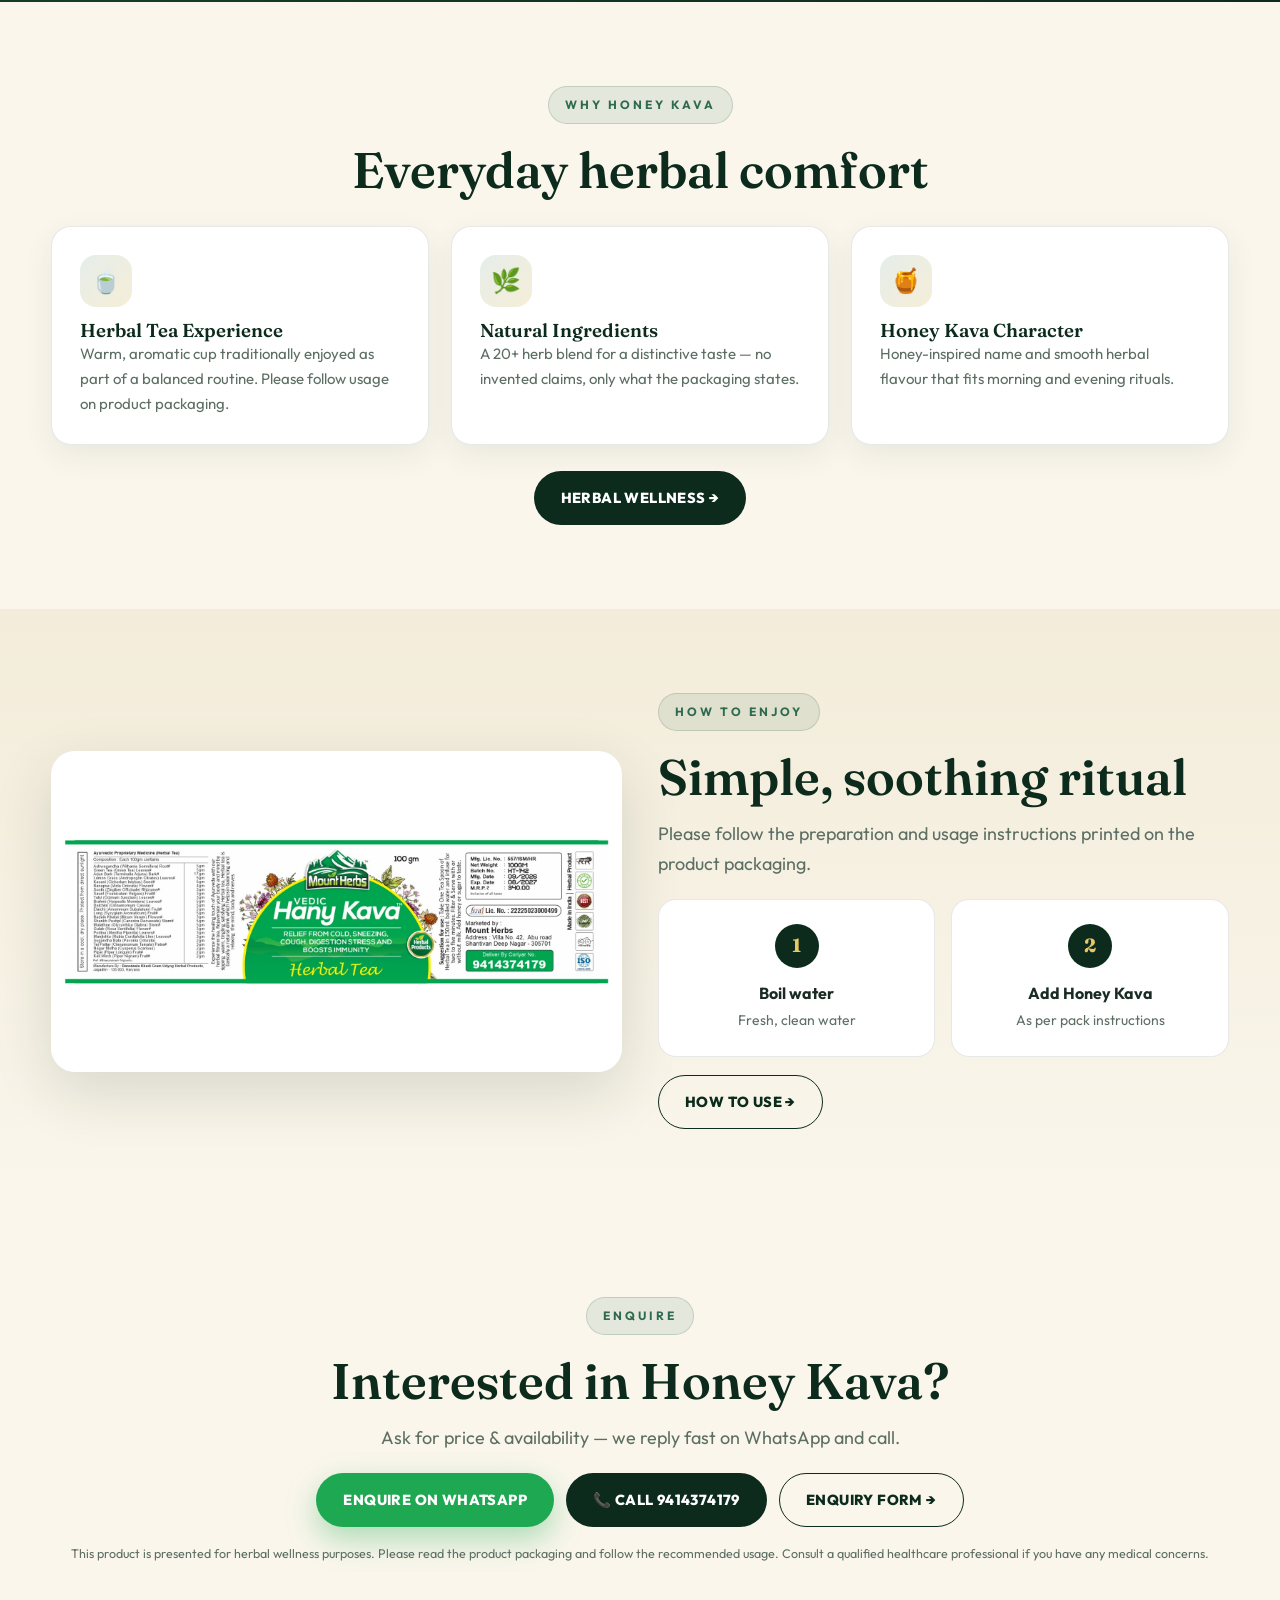
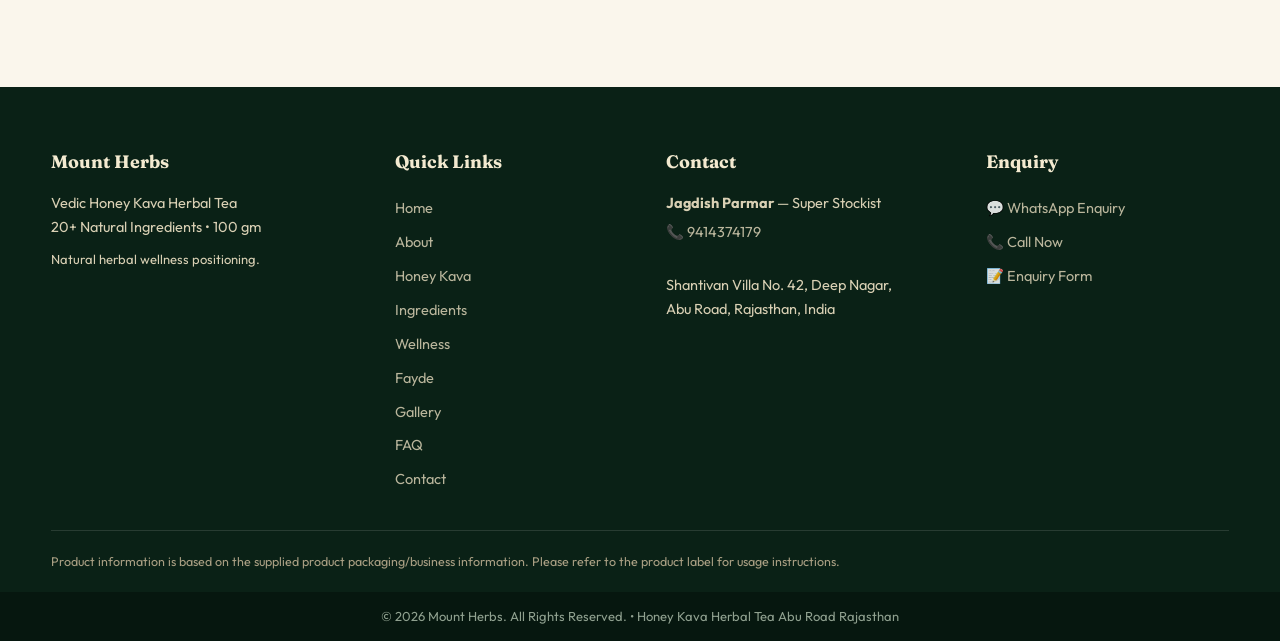
==== commit a0e426cd: "Hero background as real img tag with separate overlay layer - guaranteed visible on mobile" ====
--- a/index.html
+++ b/index.html
@@ -6,7 +6,7 @@
 <meta name="description" content="Honey Kava Vedic Herbal Tea by Mount Herbs — 20+ natural ingredients, 100 gm pack. Herbal wellness tea in Abu Road, Rajasthan. Enquire on WhatsApp 9414374179.">
 <meta property="og:title" content="Honey Kava — Vedic Herbal Tea by Mount Herbs"><meta property="og:description" content="20+ Natural Ingredients • 100 gm Pack • Herbal Wellness Tea"><meta property="og:type" content="website"><meta property="og:image" content="assets/product.jpg">
 <link rel="preconnect" href="https://fonts.googleapis.com"><link href="https://fonts.googleapis.com/css2?family=Fraunces:opsz,wght@9..144,500;9..144,600;9..144,700&family=Outfit:wght@400;600;700;800&display=swap" rel="stylesheet">
-<link rel="stylesheet" href="css/style.css?v=4">
+<link rel="stylesheet" href="css/style.css?v=5">
 <link rel="icon" href="assets/product.svg">
 </head>
 <body>
@@ -23,7 +23,10 @@
 <a class="btn btn-wa" data-wa href="#">WHATSAPP ENQUIRY</a>
 </div></div>
 
-<section class="hero"><div class="container hero-grid">
+<section class="hero">
+<img class="hero-bg" src="assets/hero-bg.jpg" alt="Himalayan mountain sunrise — Mount Good morning tea" fetchpriority="high">
+<div class="hero-shade" aria-hidden="true"></div>
+<div class="container hero-grid">
 <div class="reveal in">
 <span class="eyebrow">🌿 Mount Herbs • Vedic Herbal Wellness</span>
 <h1>Mount Good<br><span>morning tea</span></h1>
--- a/css/style.css
+++ b/css/style.css
@@ -43,7 +43,10 @@
 .mmenu a.mlink{display:block;padding:13px 6px;border-bottom:1px solid rgba(255,255,255,.1);font-weight:700;font-size:16px}
 .mmenu .btn{width:100%;margin-top:14px}
 /* hero */
-.hero{position:relative;overflow:hidden;background-color:#f3ecda;background-image:linear-gradient(100deg,rgba(250,246,236,.90) 22%,rgba(250,246,236,.58) 55%,rgba(250,246,236,.22) 100%),url('../assets/hero-bg.jpg');background-size:auto,cover;background-position:center center;background-repeat:no-repeat;padding:56px 0 70px}
+.hero{position:relative;overflow:hidden;background:#f3ecda;padding:56px 0 70px}
+.hero-bg{position:absolute;top:0;left:0;width:100%;height:100%;object-fit:cover;object-position:center 30%;z-index:0}
+.hero-shade{position:absolute;top:0;left:0;width:100%;height:100%;z-index:0;background:linear-gradient(100deg,rgba(250,246,236,.90) 22%,rgba(250,246,236,.55) 55%,rgba(250,246,236,.18) 100%)}
+.hero .container{position:relative;z-index:1}
 .hero h1{text-shadow:0 2px 24px rgba(250,246,236,.9)}
 .hero-grid{display:grid;grid-template-columns:1.05fr .95fr;gap:40px;align-items:center}
 .hero h1{font-size:clamp(44px,7vw,84px);letter-spacing:1px}
@@ -158,7 +161,7 @@
 .prod-card .row .btn{padding:11px 18px;font-size:13px}
 .step b.n{width:44px;height:44px;border-radius:100px;background:var(--deep);color:var(--gold2);display:inline-grid;place-items:center;font-family:var(--font-d);font-size:19px;margin-bottom:12px}
 @media(max-width:960px){
-  .hero{background-color:#f3ecda;background-image:linear-gradient(180deg,rgba(250,246,236,.90),rgba(250,246,236,.70)),url('../assets/hero-bg.jpg');background-size:auto,cover;background-position:center center;background-repeat:no-repeat}
+  .hero-shade{background:linear-gradient(180deg,rgba(250,246,236,.88),rgba(250,246,236,.62))}
   .links{display:none}.hamburger{display:block}
   .hero-grid,.grid2,.pd-grid{grid-template-columns:1fr}
   .grid3,.gal{grid-template-columns:1fr 1fr}
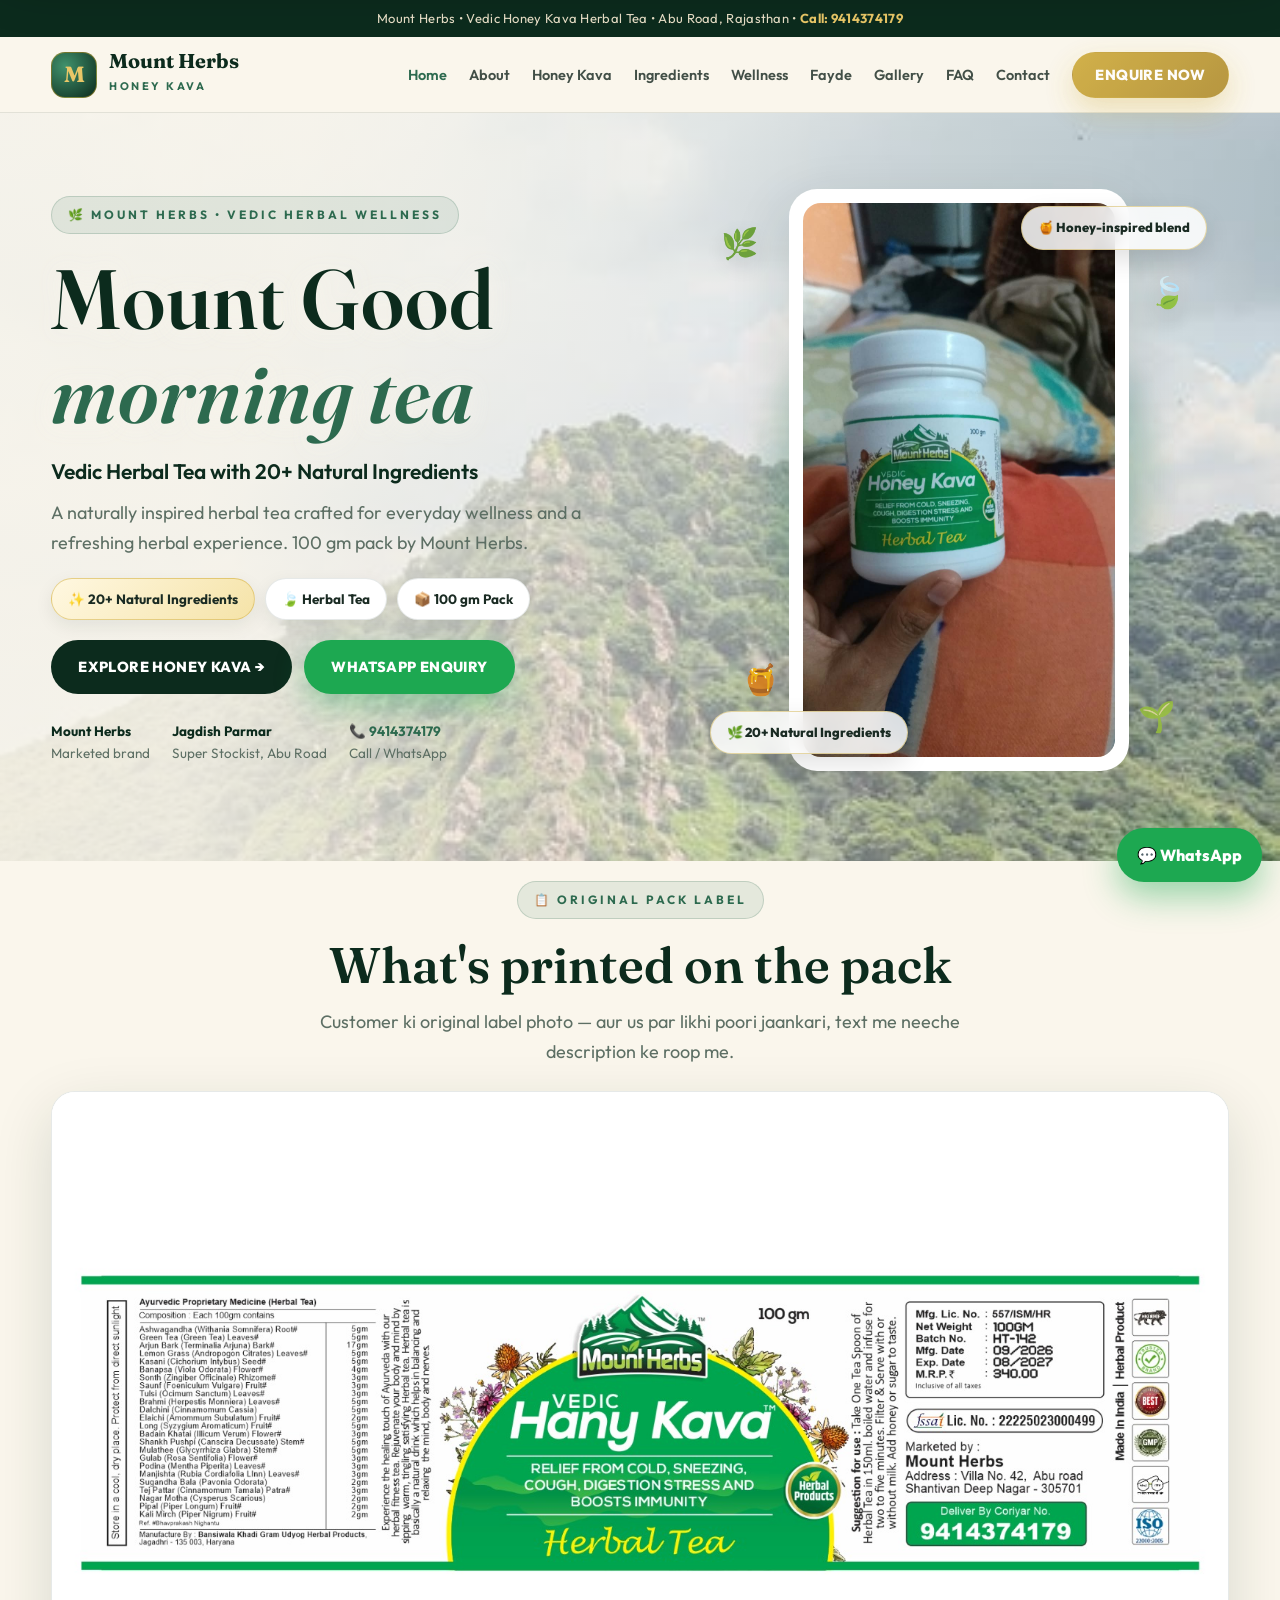
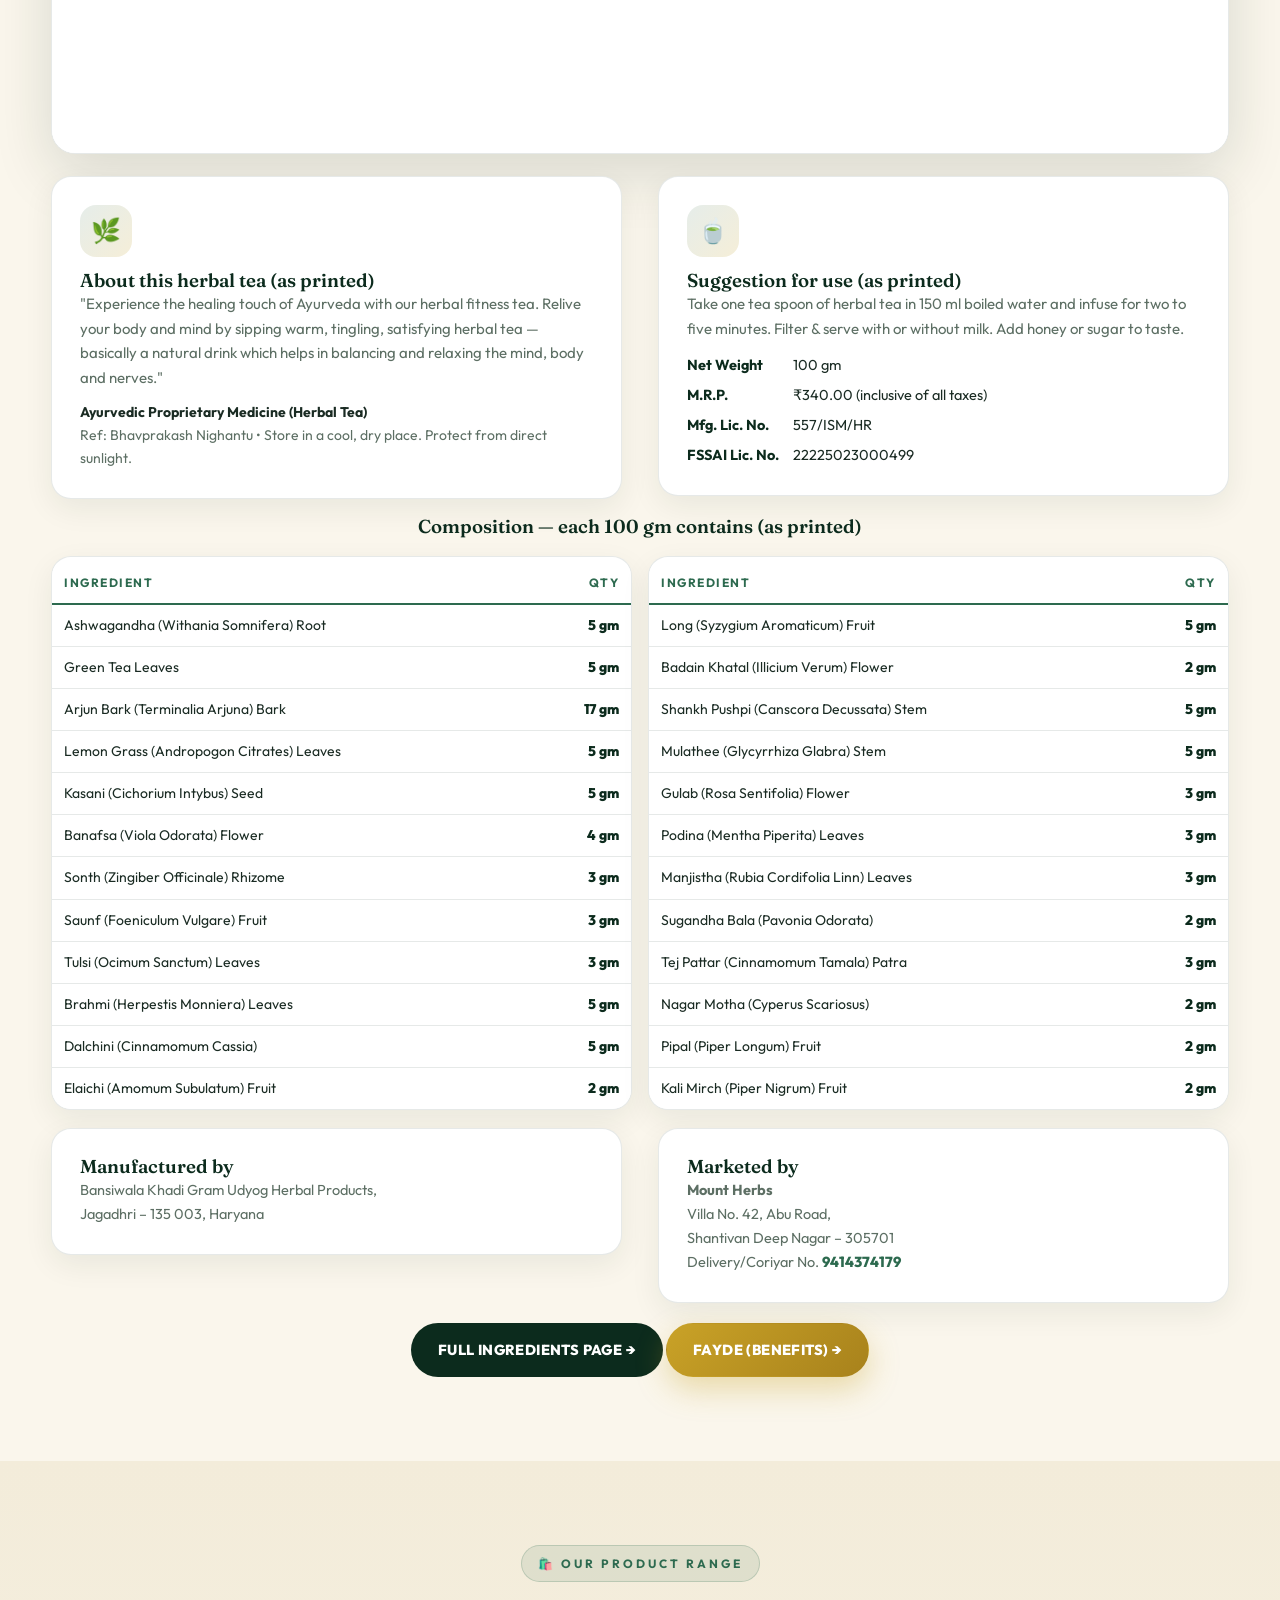
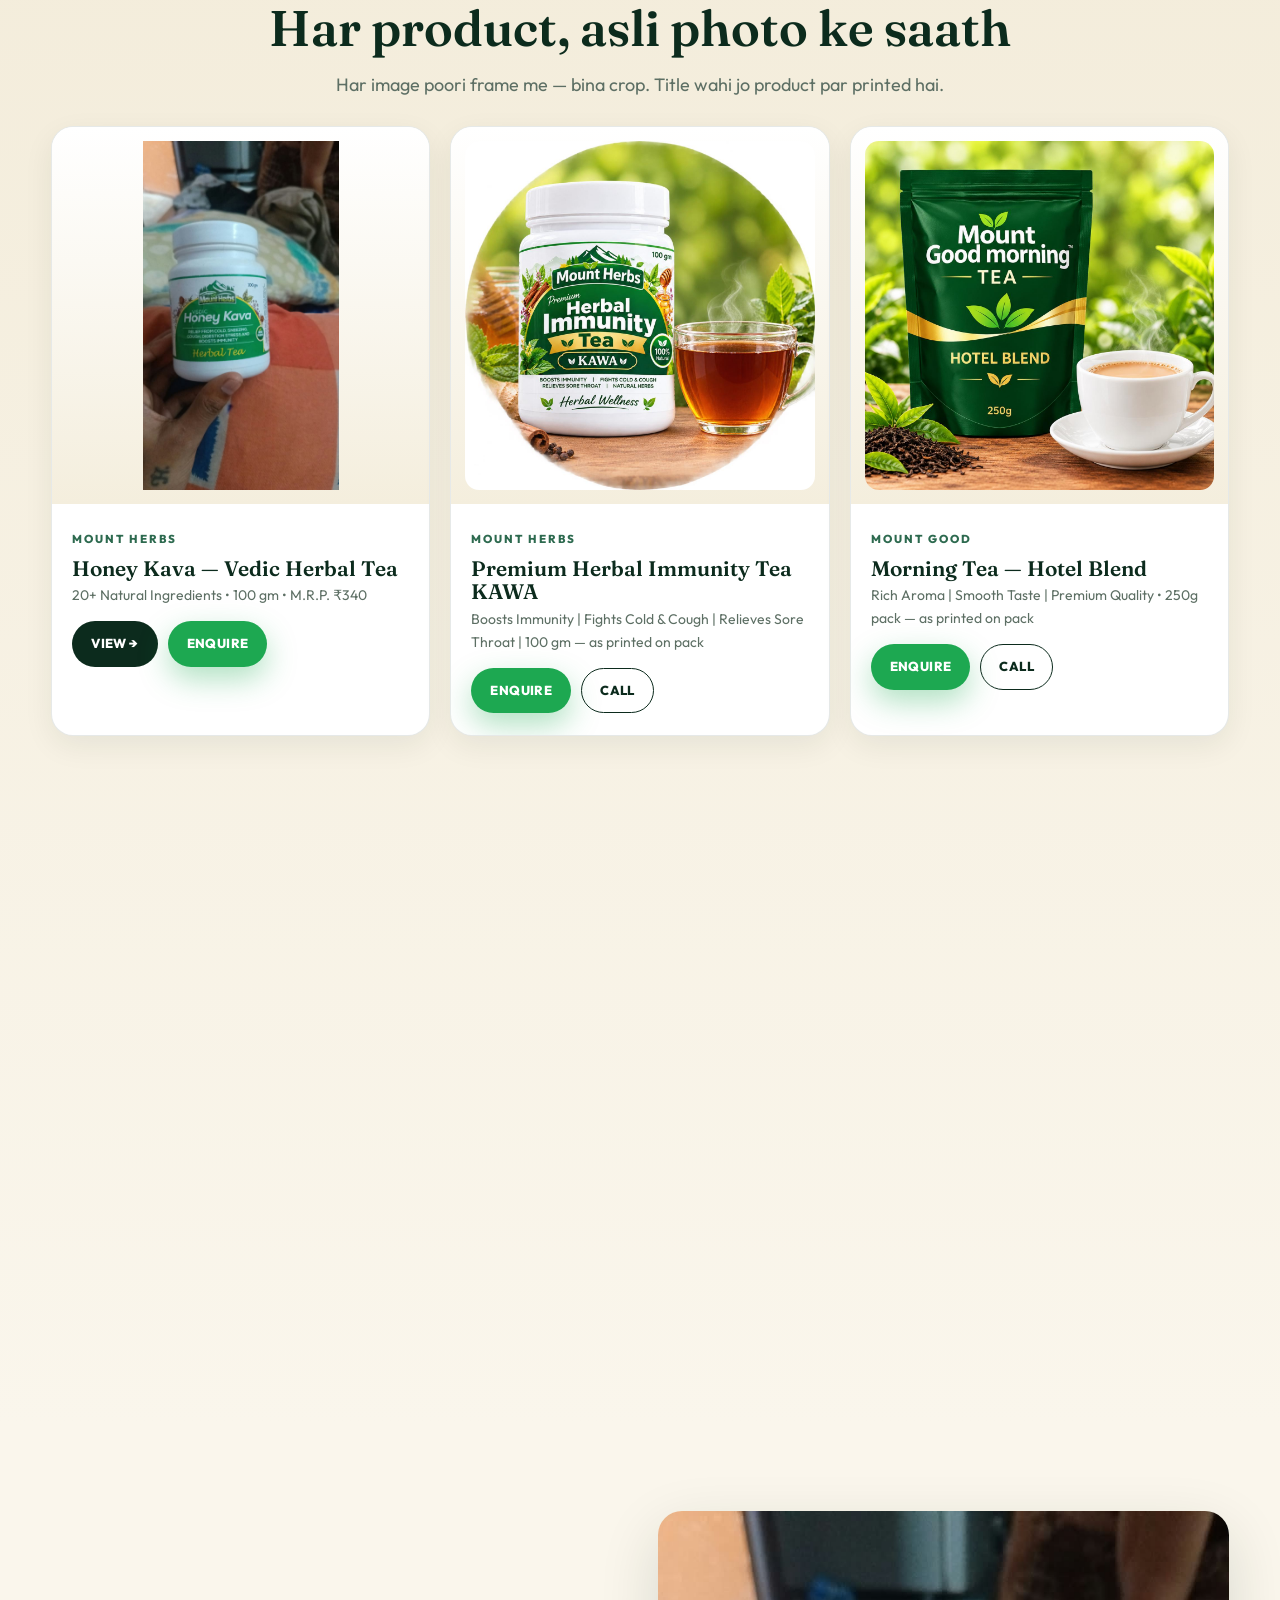
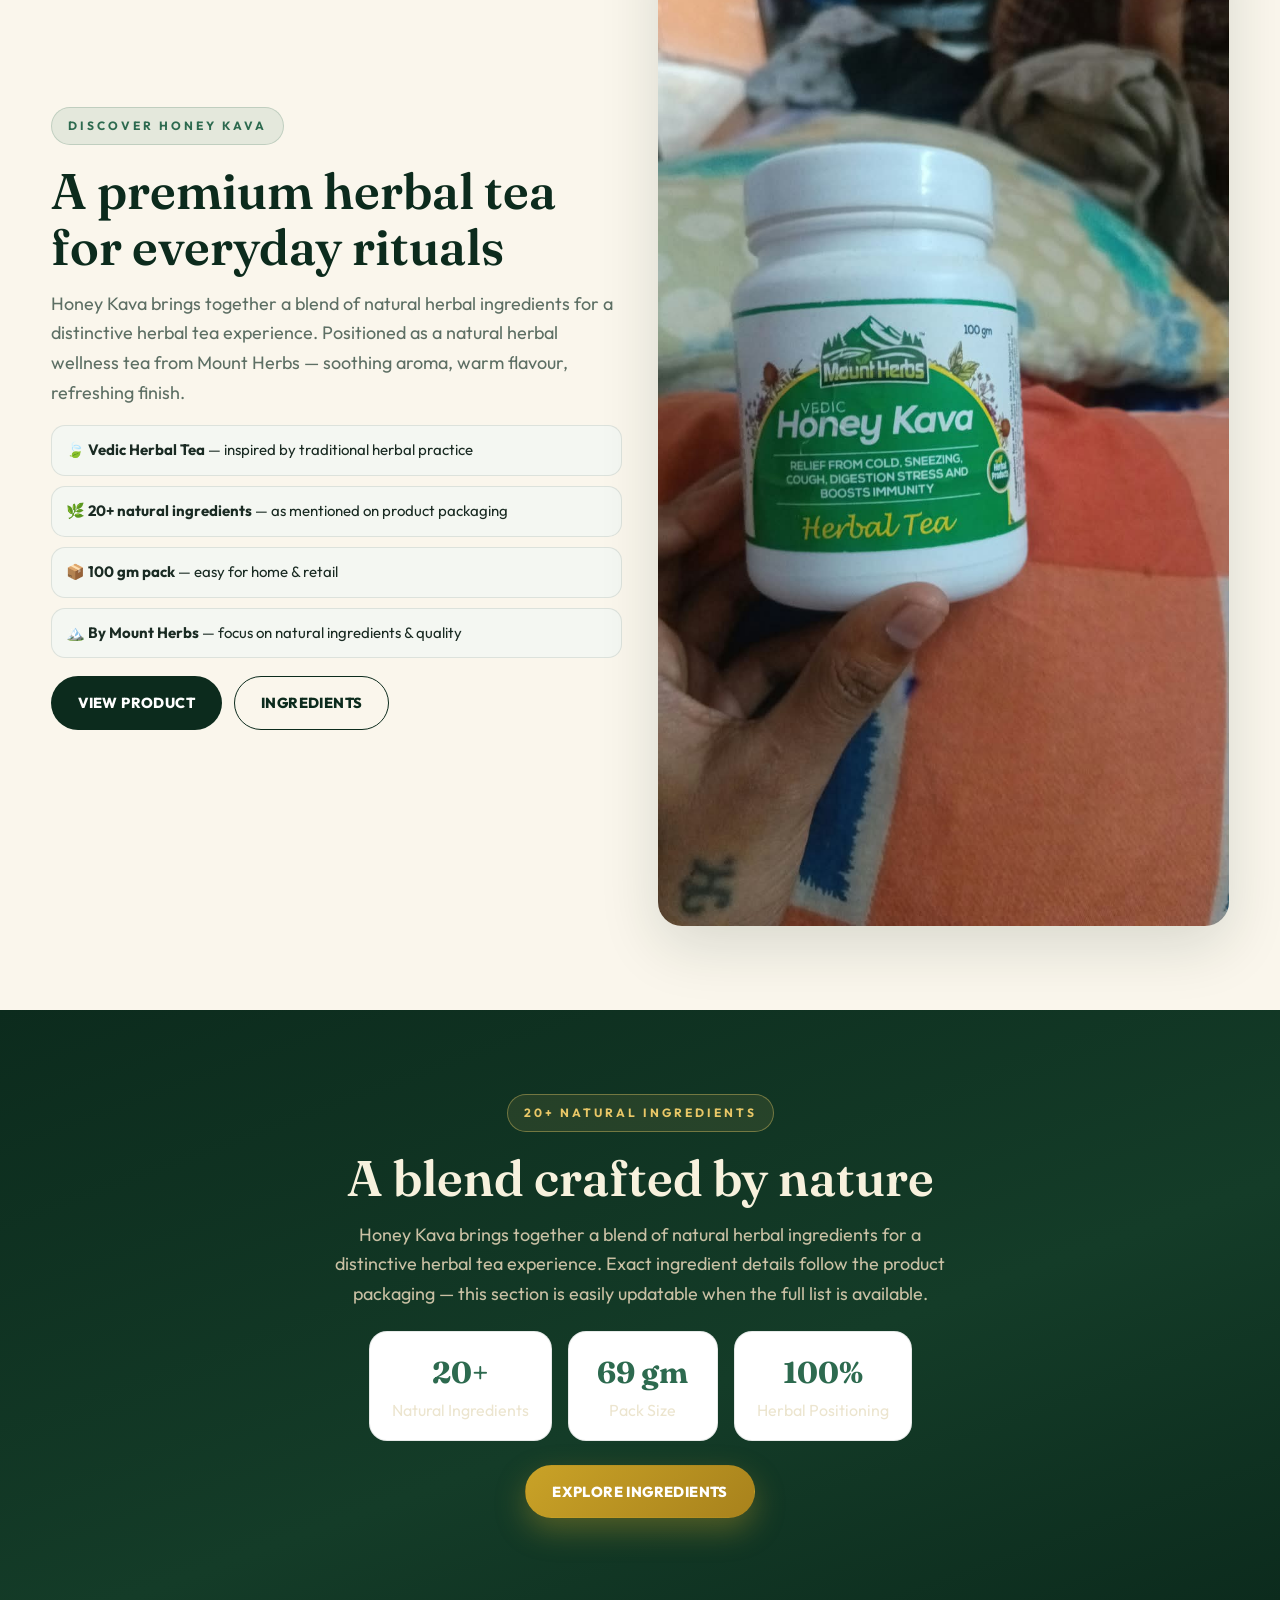
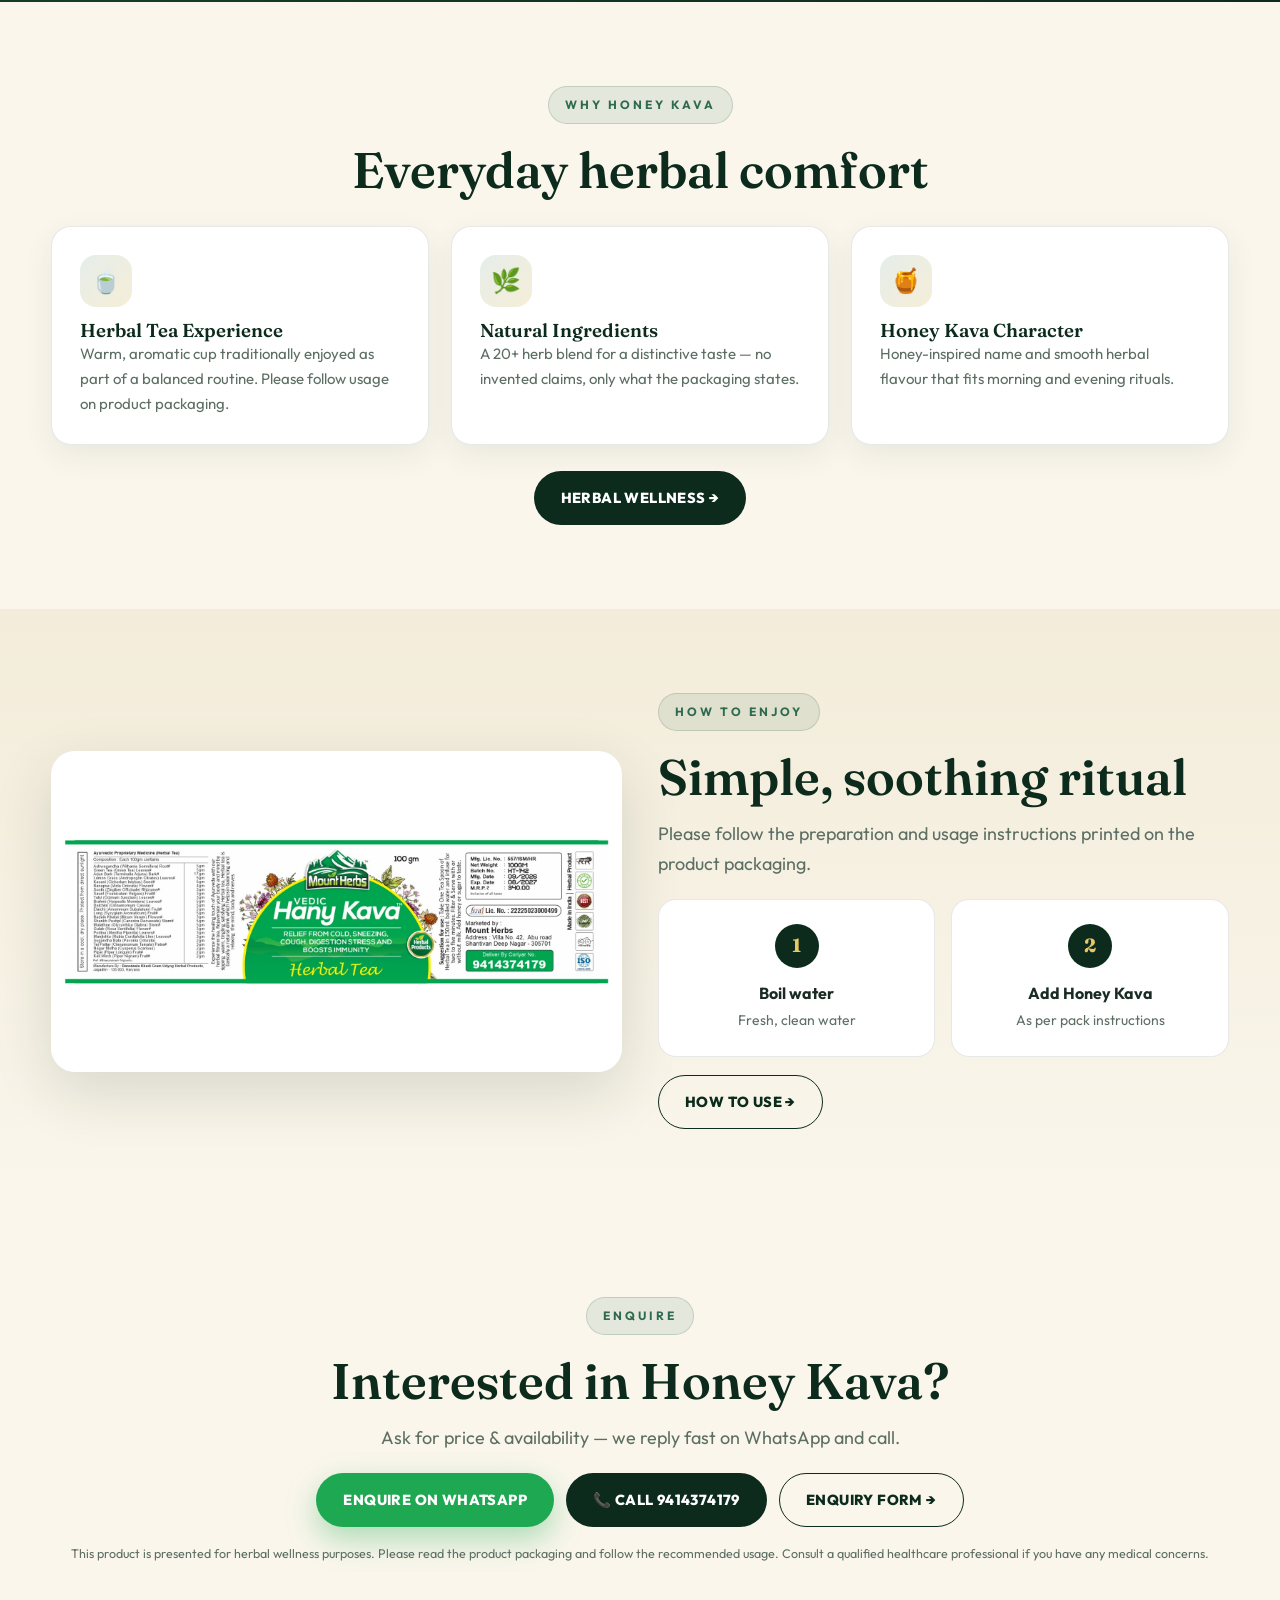
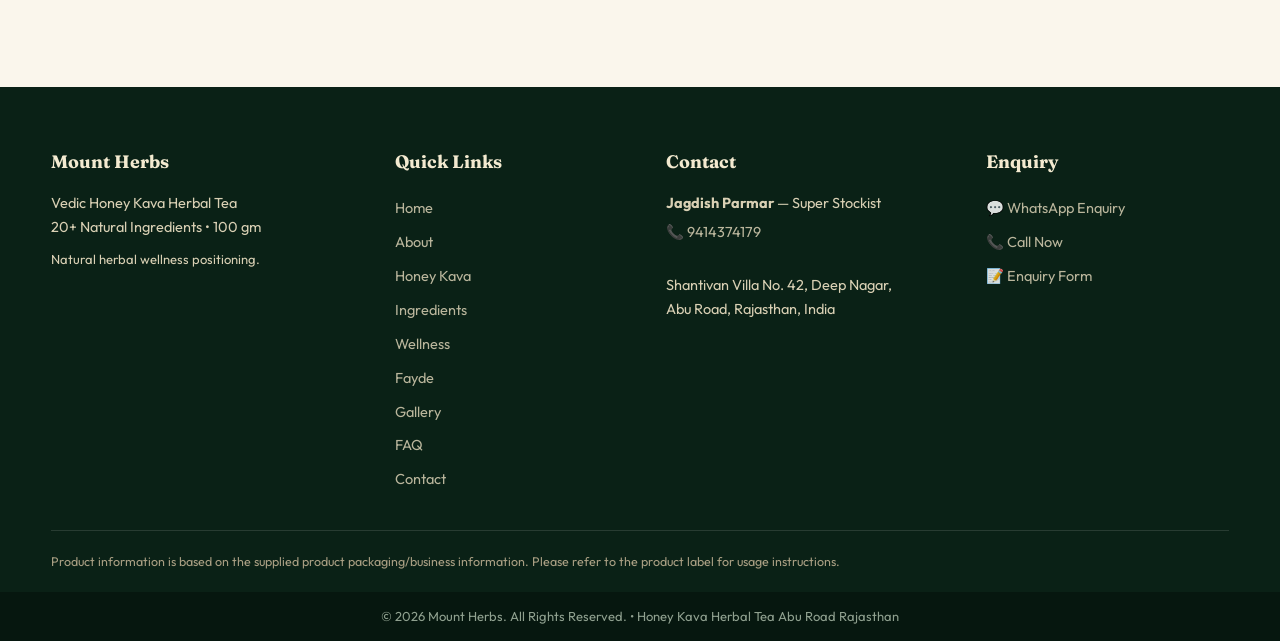
==== commit 83c133f7: "Hero background replaced with Rajasthan Aravali hills photo (vertical, mobile-friendly)" ====
--- a/index.html
+++ b/index.html
@@ -24,7 +24,7 @@
 </div></div>
 
 <section class="hero">
-<img class="hero-bg" src="assets/hero-bg.jpg" alt="Himalayan mountain sunrise — Mount Good morning tea" fetchpriority="high">
+<img class="hero-bg" src="assets/hero-bg.jpg?v=6" alt="Aravali hills Rajasthan — Mount Good morning tea" fetchpriority="high">
 <div class="hero-shade" aria-hidden="true"></div>
 <div class="container hero-grid">
 <div class="reveal in">
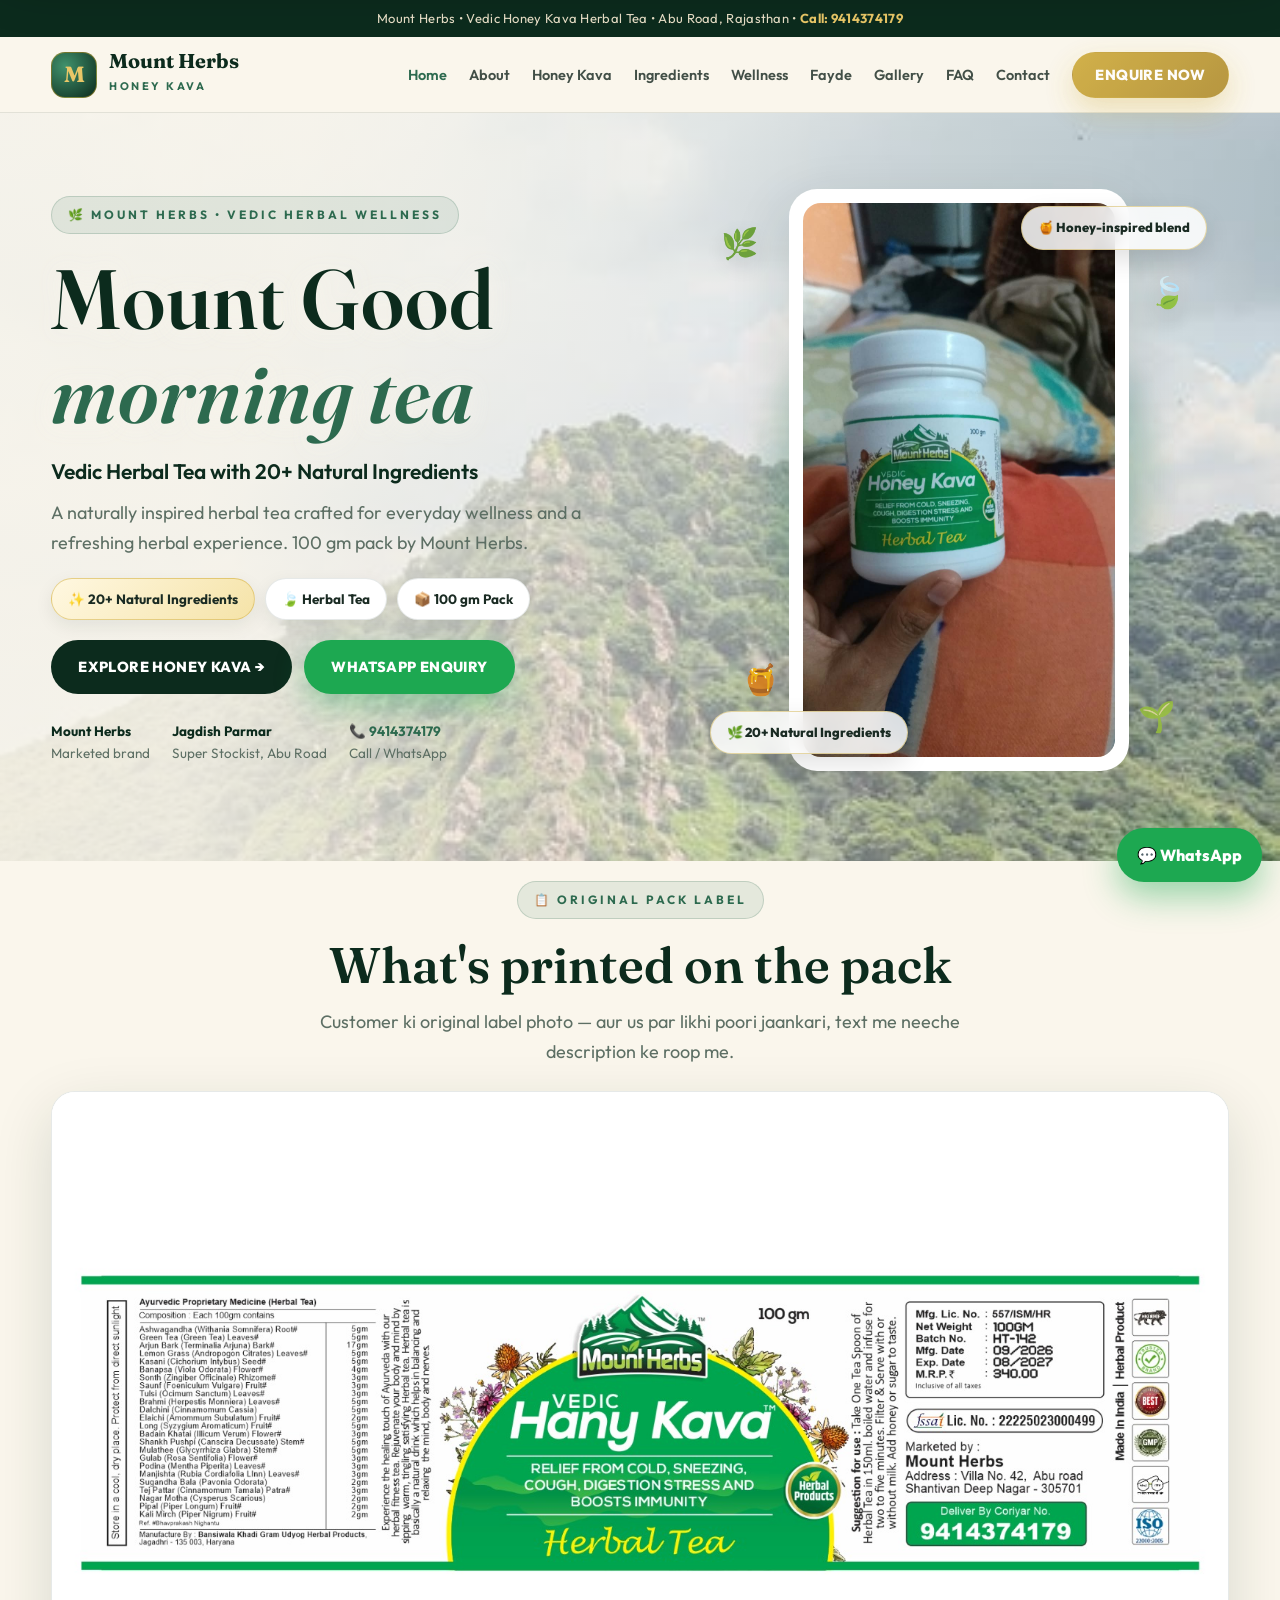
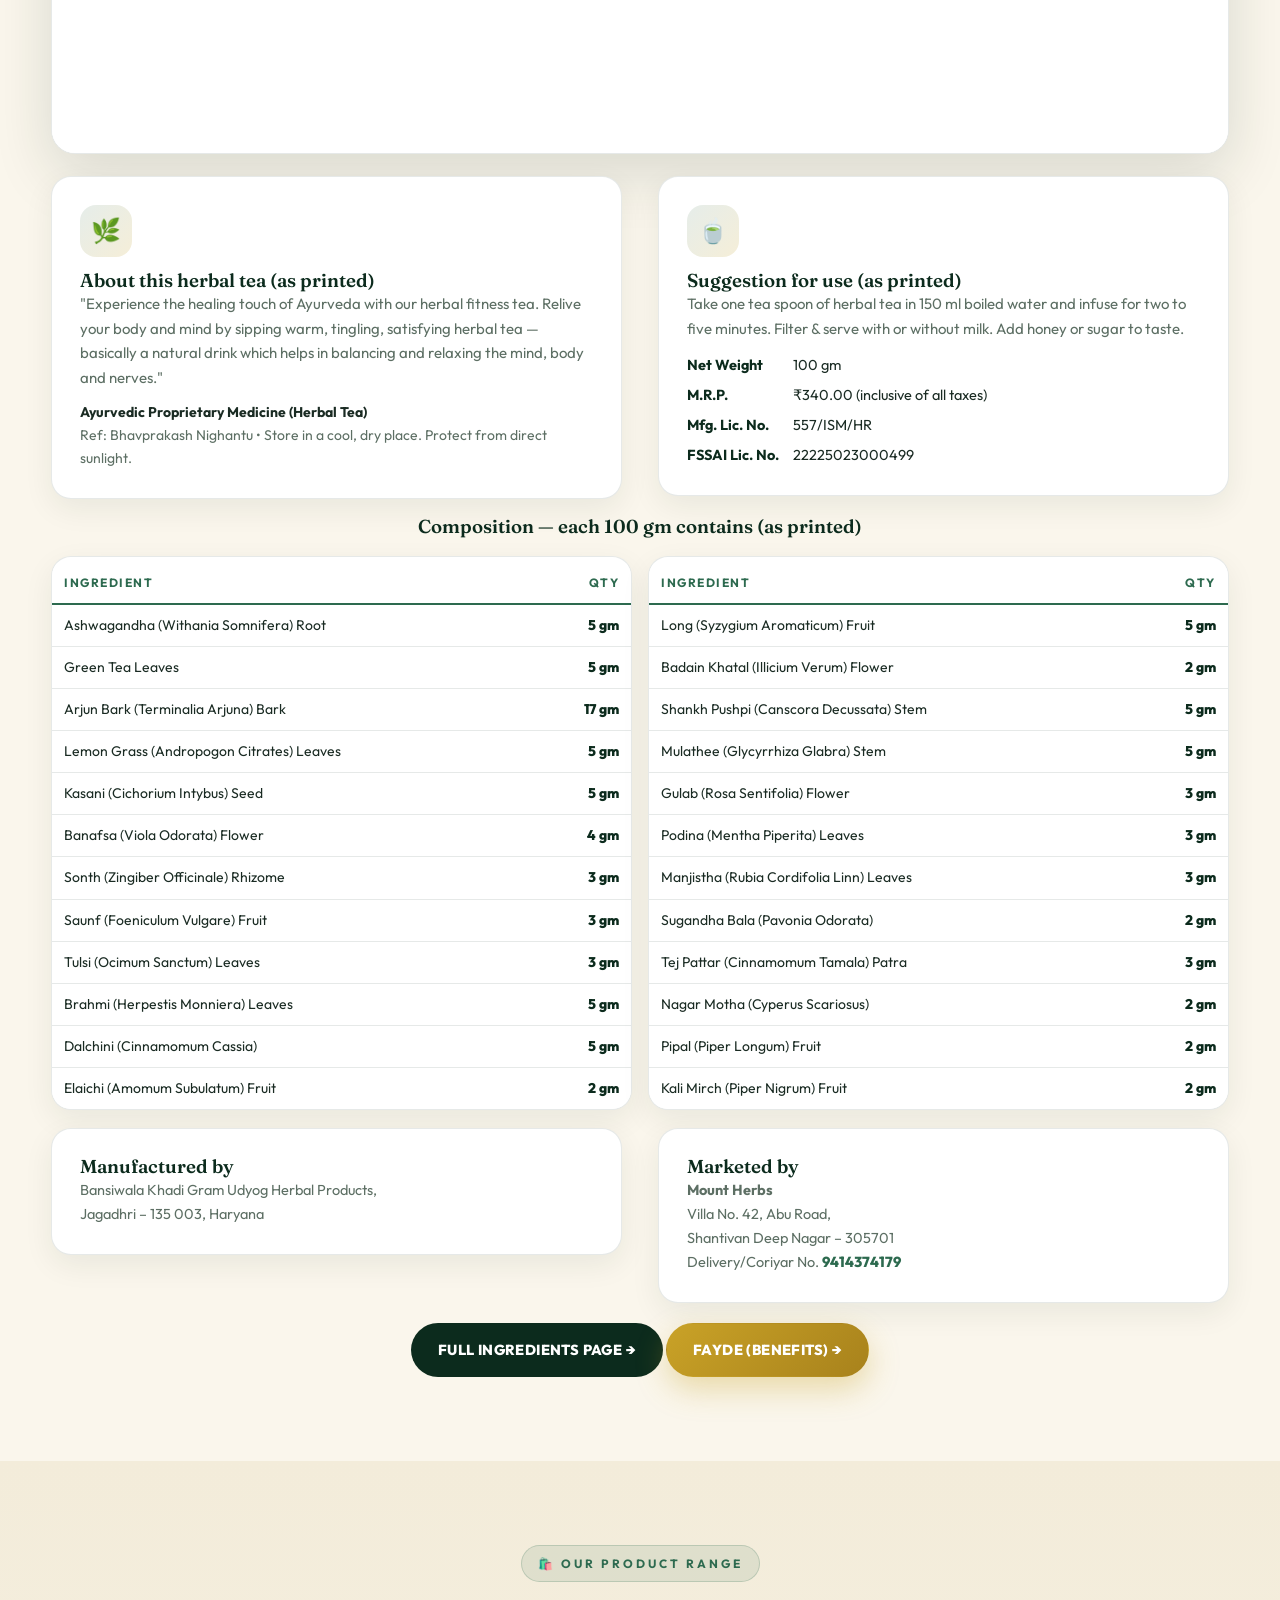
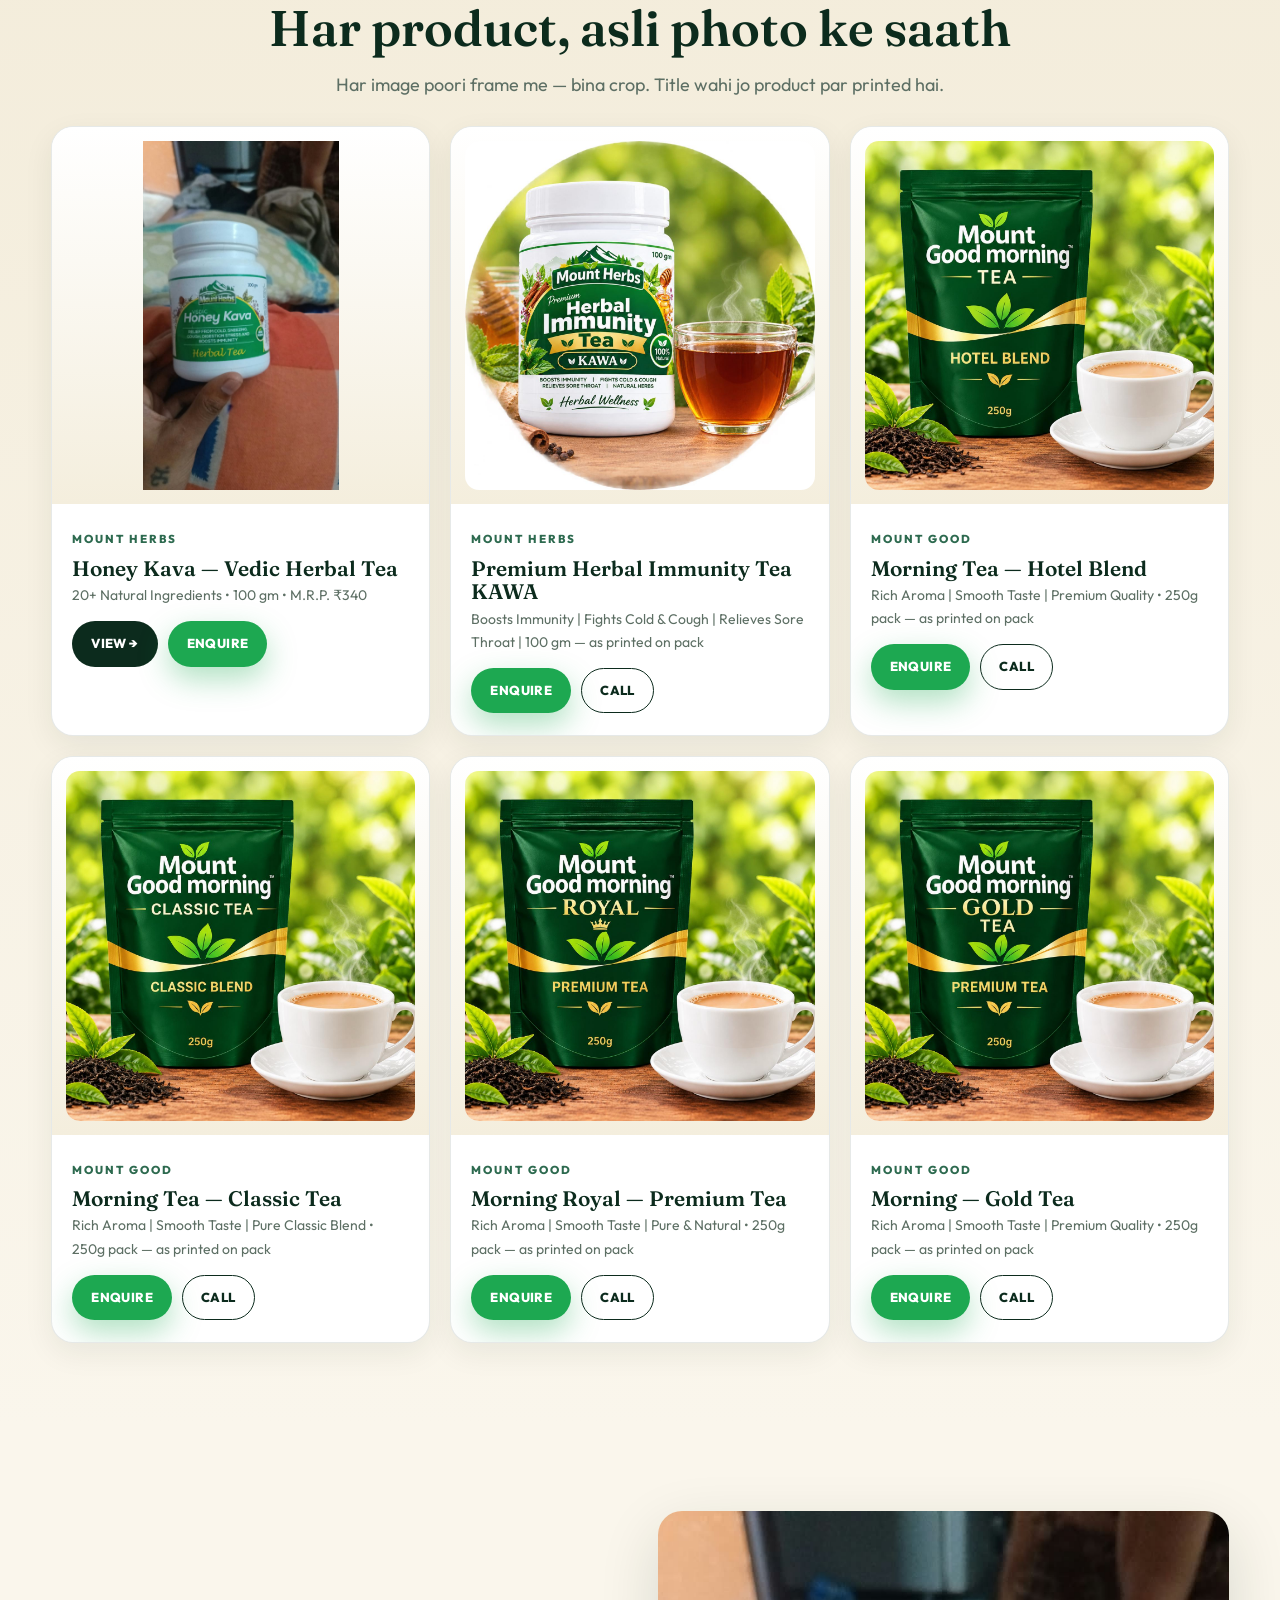
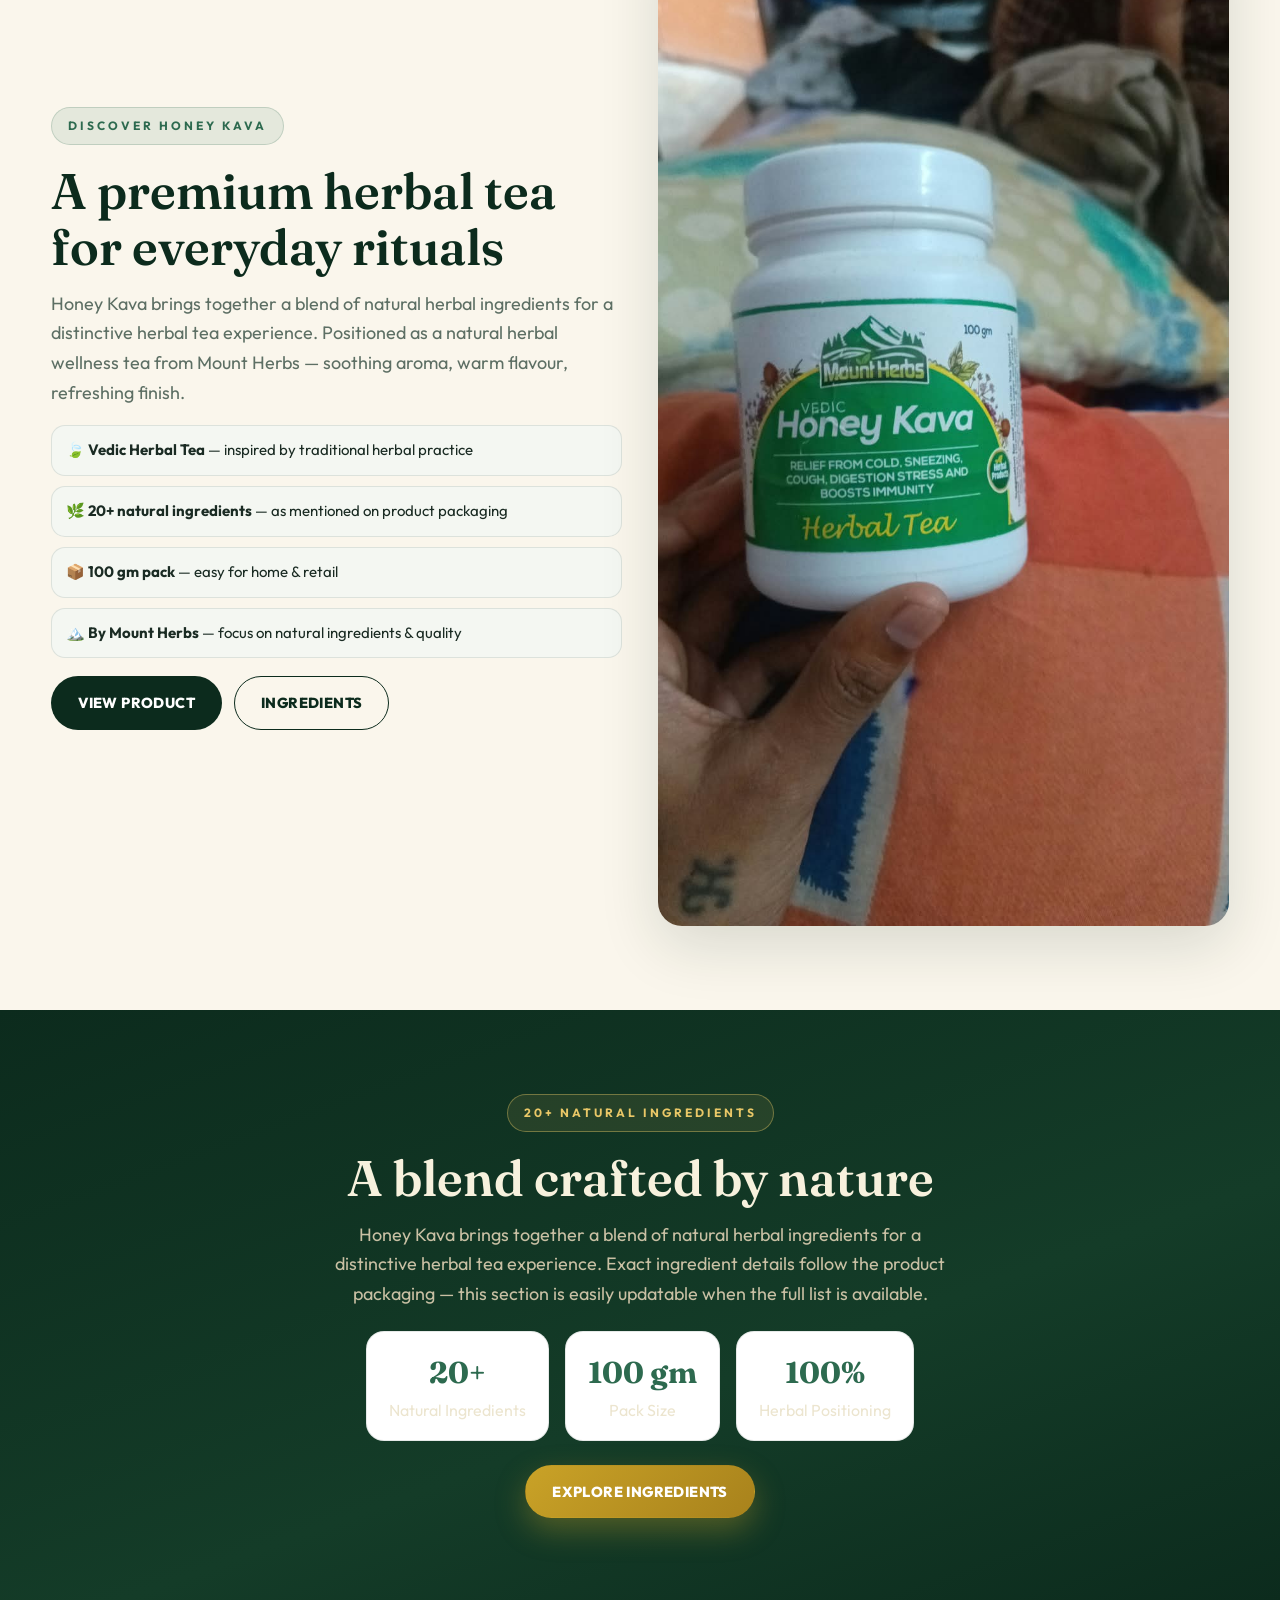
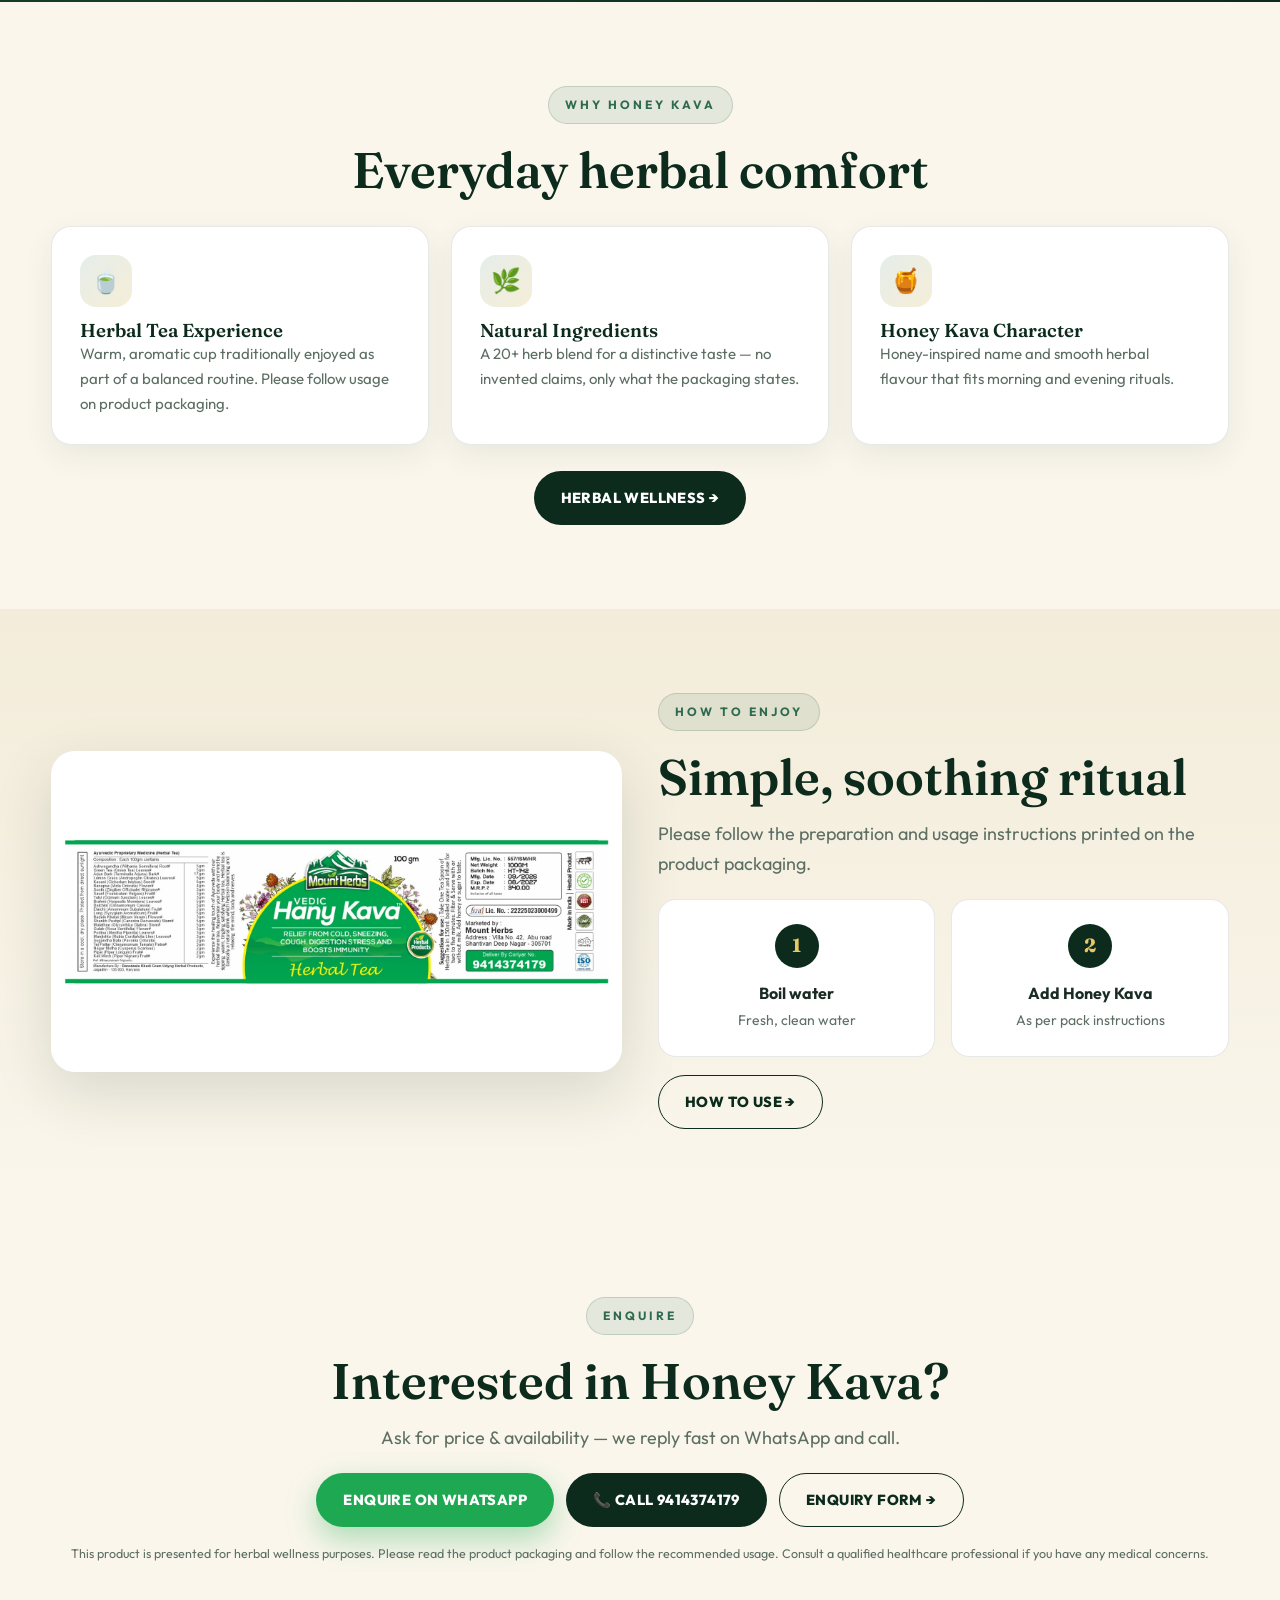
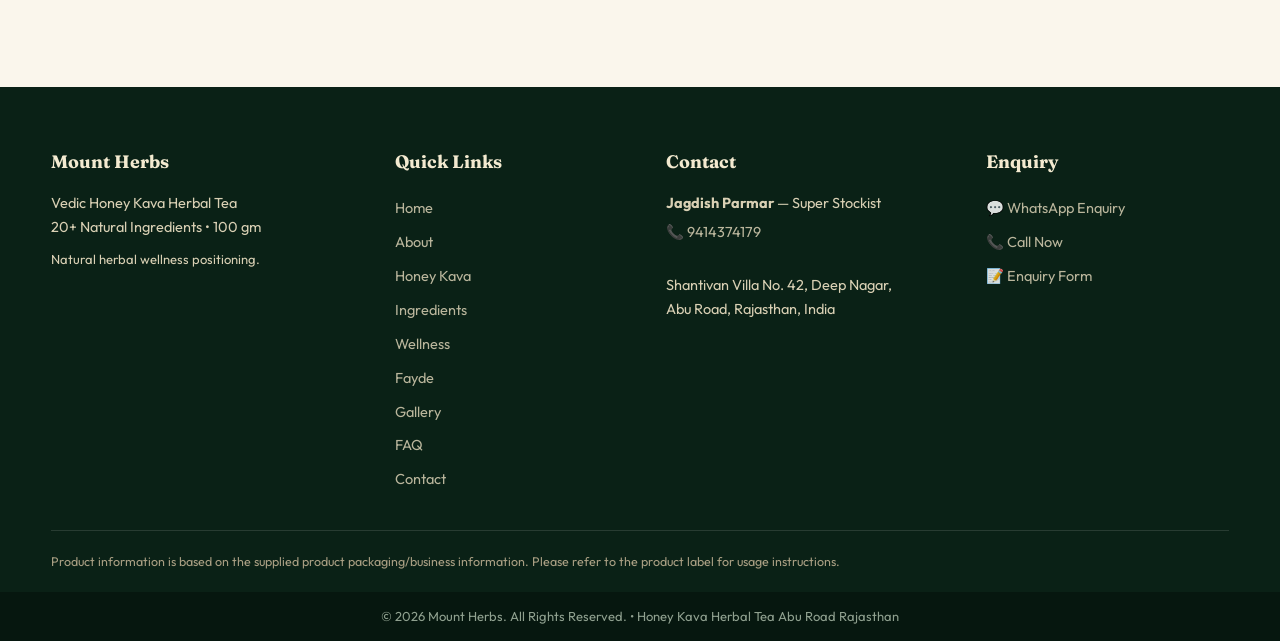
==== commit 623eb62c: "Mobile hero: mountain clearly visible with lighter overlay + text halo protection" ====
--- a/index.html
+++ b/index.html
@@ -6,7 +6,7 @@
 <meta name="description" content="Honey Kava Vedic Herbal Tea by Mount Herbs — 20+ natural ingredients, 100 gm pack. Herbal wellness tea in Abu Road, Rajasthan. Enquire on WhatsApp 9414374179.">
 <meta property="og:title" content="Honey Kava — Vedic Herbal Tea by Mount Herbs"><meta property="og:description" content="20+ Natural Ingredients • 100 gm Pack • Herbal Wellness Tea"><meta property="og:type" content="website"><meta property="og:image" content="assets/product.jpg">
 <link rel="preconnect" href="https://fonts.googleapis.com"><link href="https://fonts.googleapis.com/css2?family=Fraunces:opsz,wght@9..144,500;9..144,600;9..144,700&family=Outfit:wght@400;600;700;800&display=swap" rel="stylesheet">
-<link rel="stylesheet" href="css/style.css?v=5">
+<link rel="stylesheet" href="css/style.css?v=6">
 <link rel="icon" href="assets/product.svg">
 </head>
 <body>
@@ -24,7 +24,7 @@
 </div></div>
 
 <section class="hero">
-<img class="hero-bg" src="assets/hero-bg.jpg?v=6" alt="Aravali hills Rajasthan — Mount Good morning tea" fetchpriority="high">
+<img class="hero-bg" src="assets/hero-bg.jpg?v=7" alt="Aravali hills Rajasthan — Mount Good morning tea" fetchpriority="high">
 <div class="hero-shade" aria-hidden="true"></div>
 <div class="container hero-grid">
 <div class="reveal in">
--- a/css/style.css
+++ b/css/style.css
@@ -161,7 +161,8 @@
 .prod-card .row .btn{padding:11px 18px;font-size:13px}
 .step b.n{width:44px;height:44px;border-radius:100px;background:var(--deep);color:var(--gold2);display:inline-grid;place-items:center;font-family:var(--font-d);font-size:19px;margin-bottom:12px}
 @media(max-width:960px){
-  .hero-shade{background:linear-gradient(180deg,rgba(250,246,236,.88),rgba(250,246,236,.62))}
+  .hero-shade{background:linear-gradient(180deg,rgba(250,246,236,.78),rgba(250,246,236,.45))}
+  .hero h1,.hero-sub,.hero .lead,.hero .trust{text-shadow:0 1px 14px rgba(250,246,236,.95),0 0 4px rgba(250,246,236,.95)}
   .links{display:none}.hamburger{display:block}
   .hero-grid,.grid2,.pd-grid{grid-template-columns:1fr}
   .grid3,.gal{grid-template-columns:1fr 1fr}
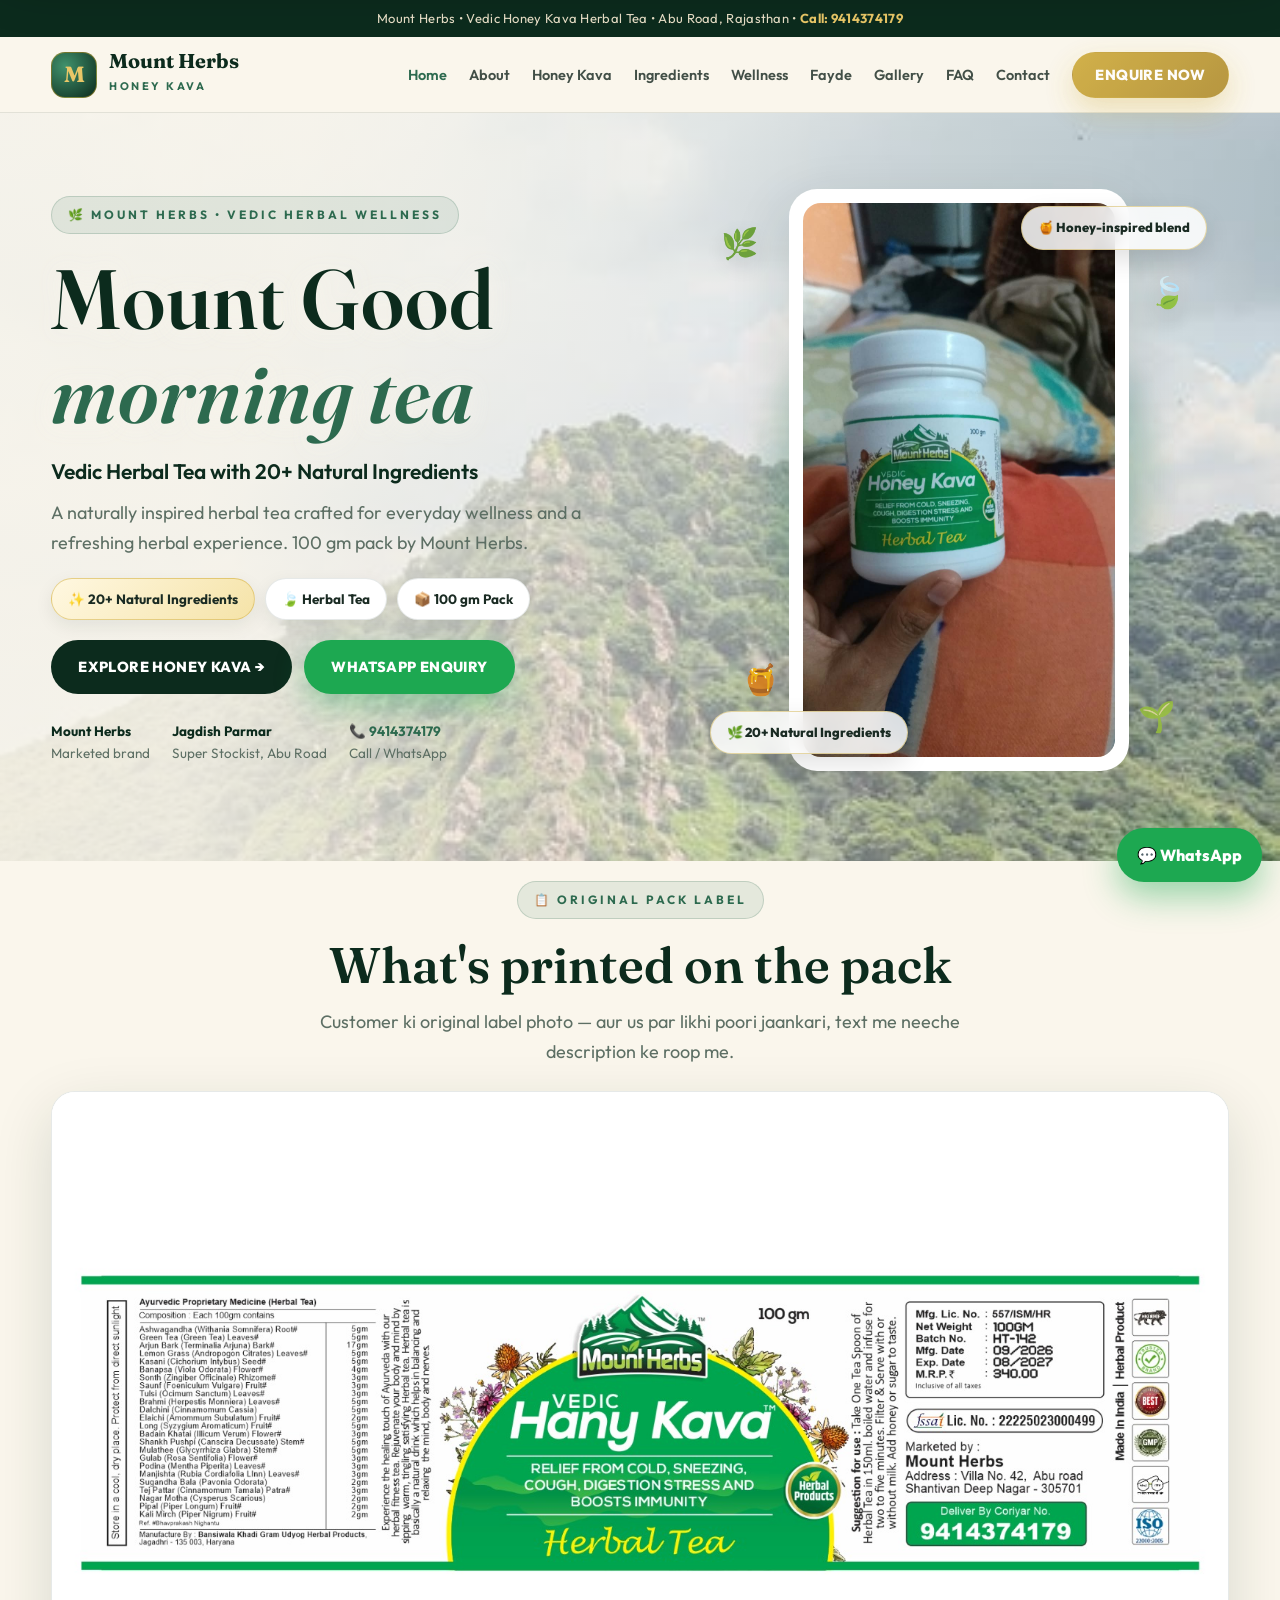
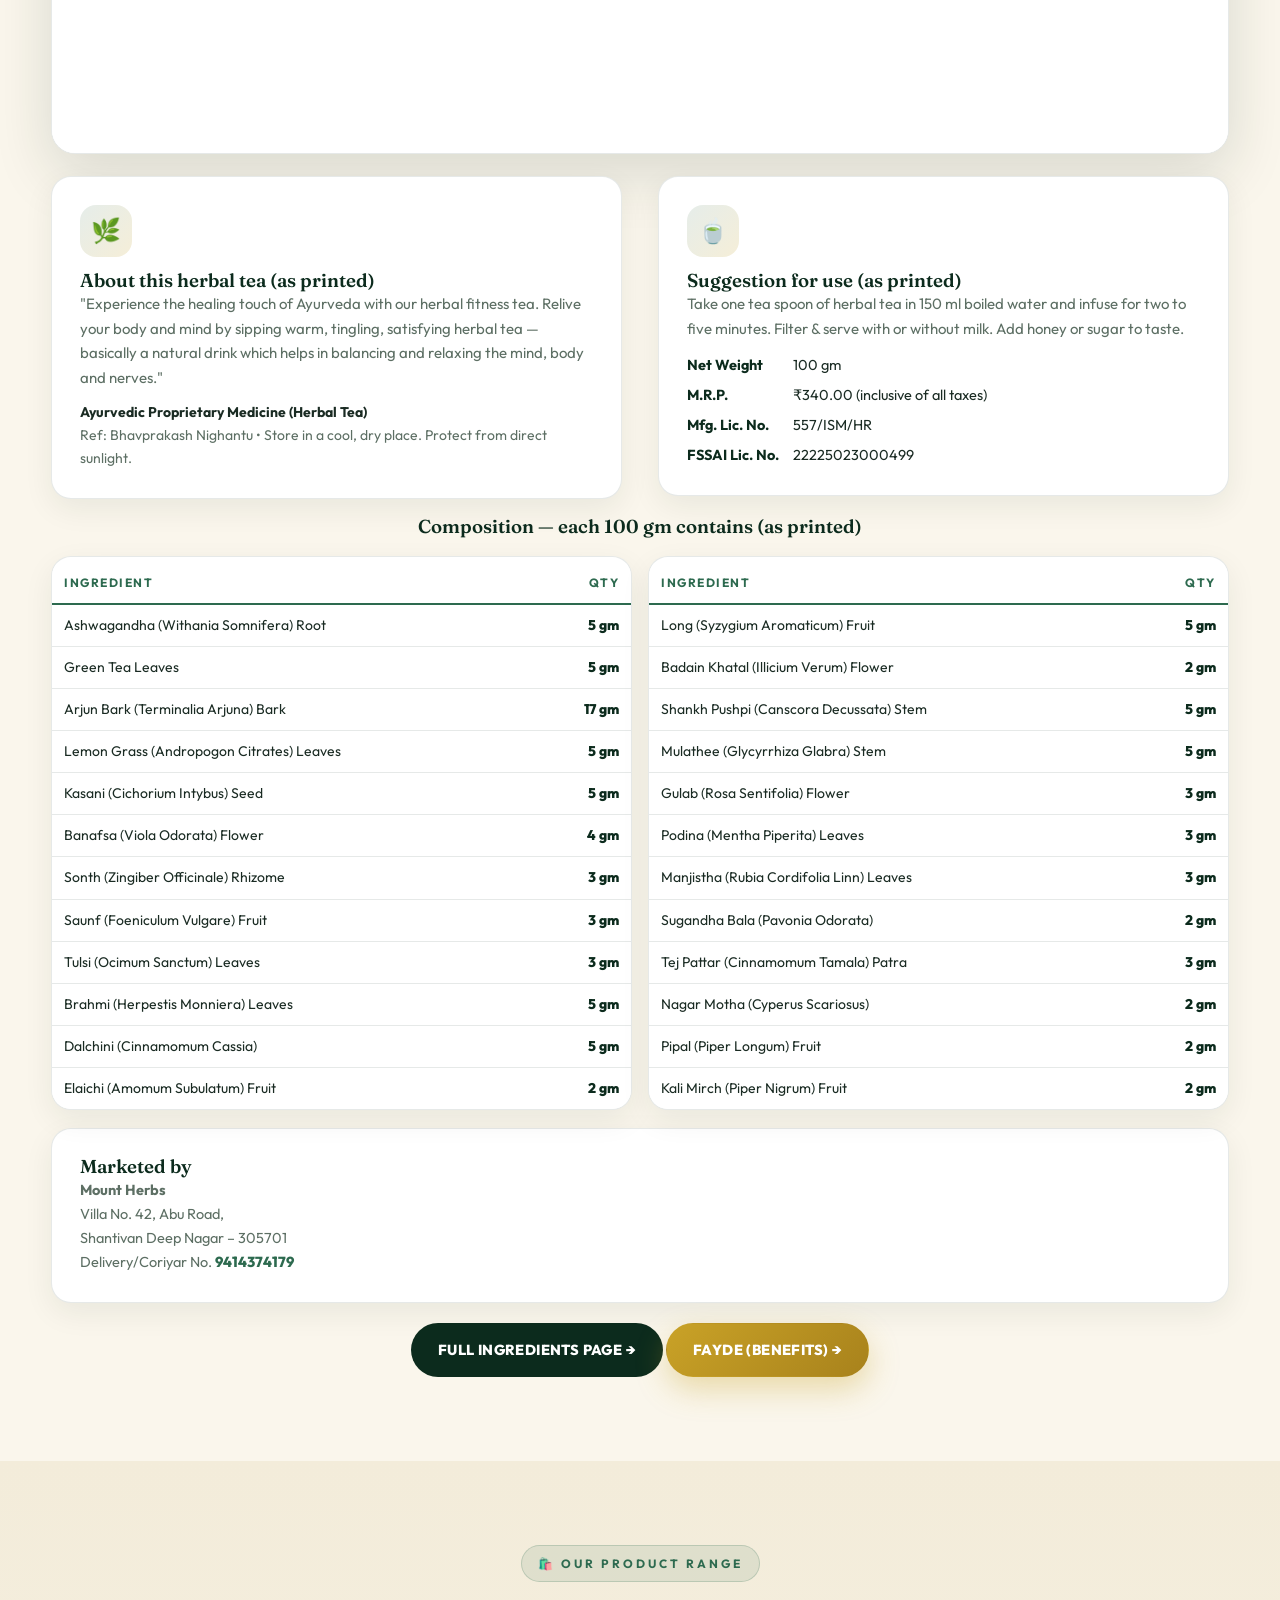
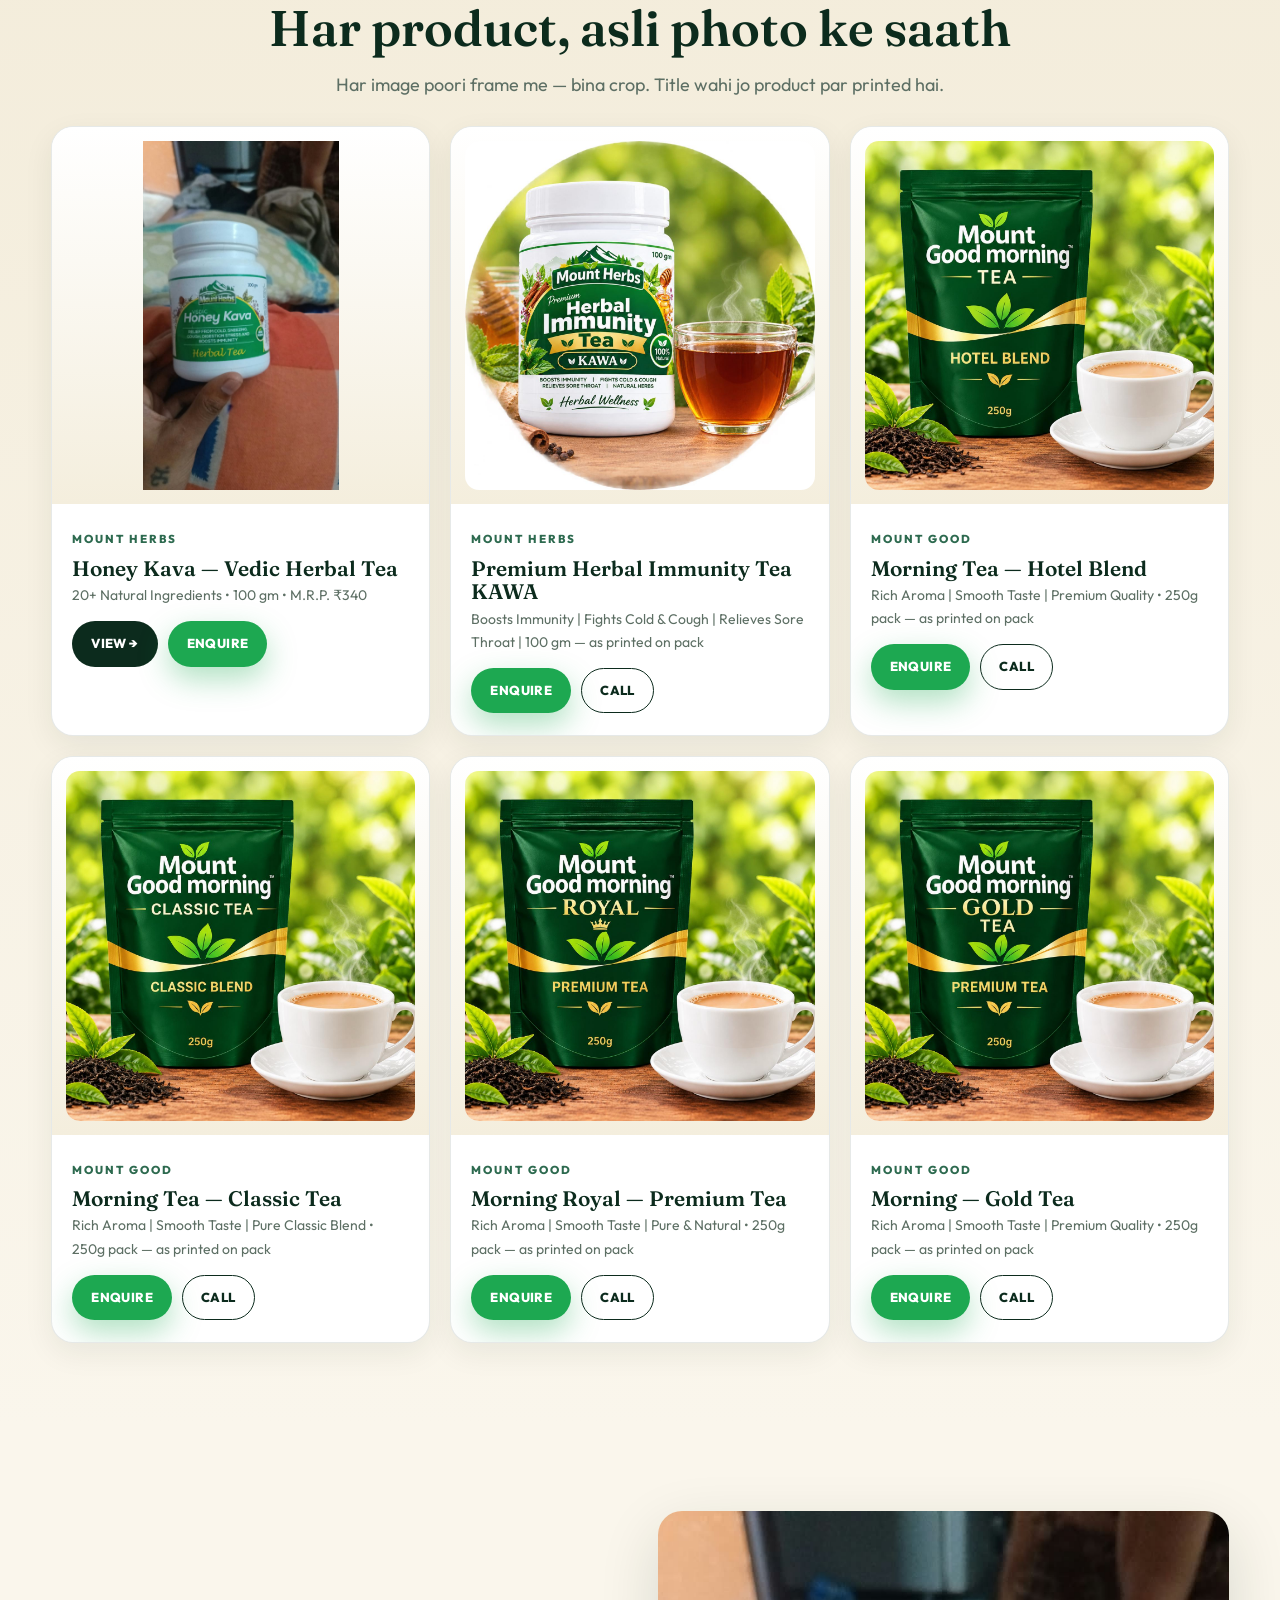
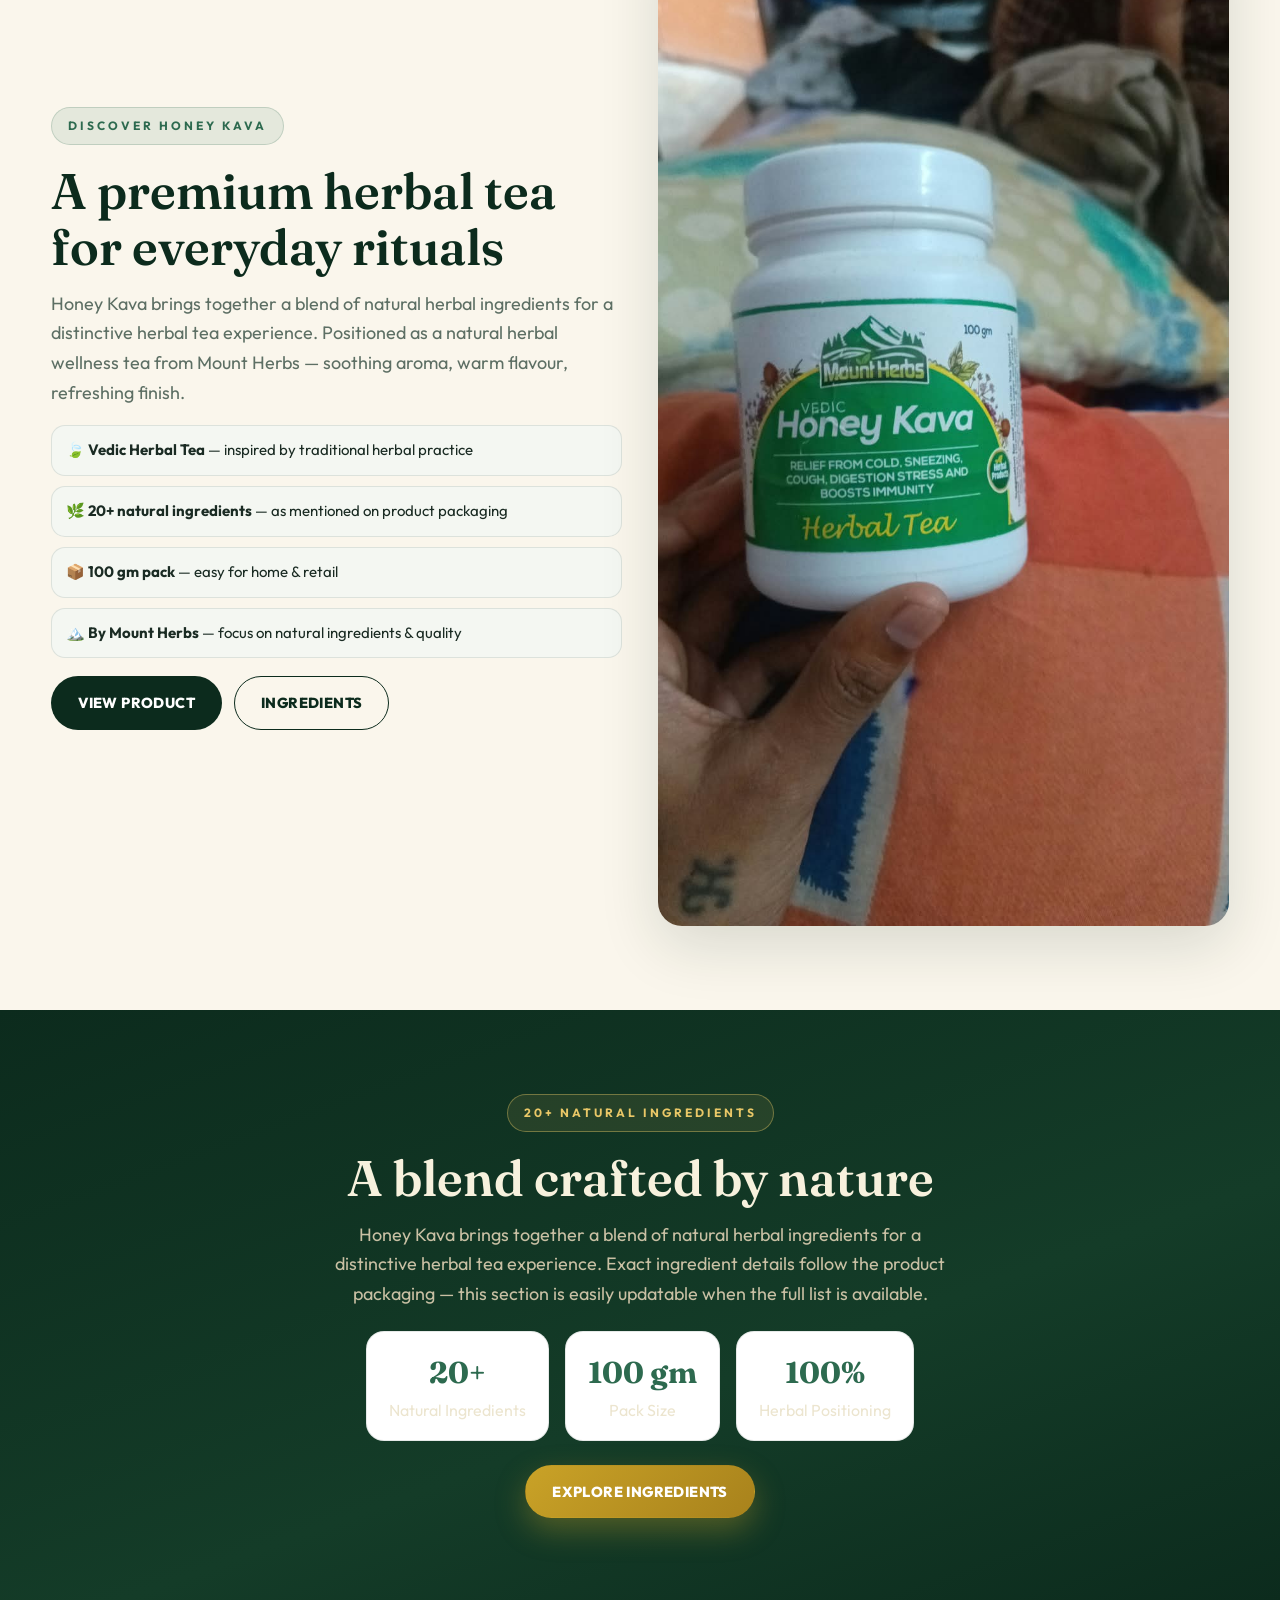
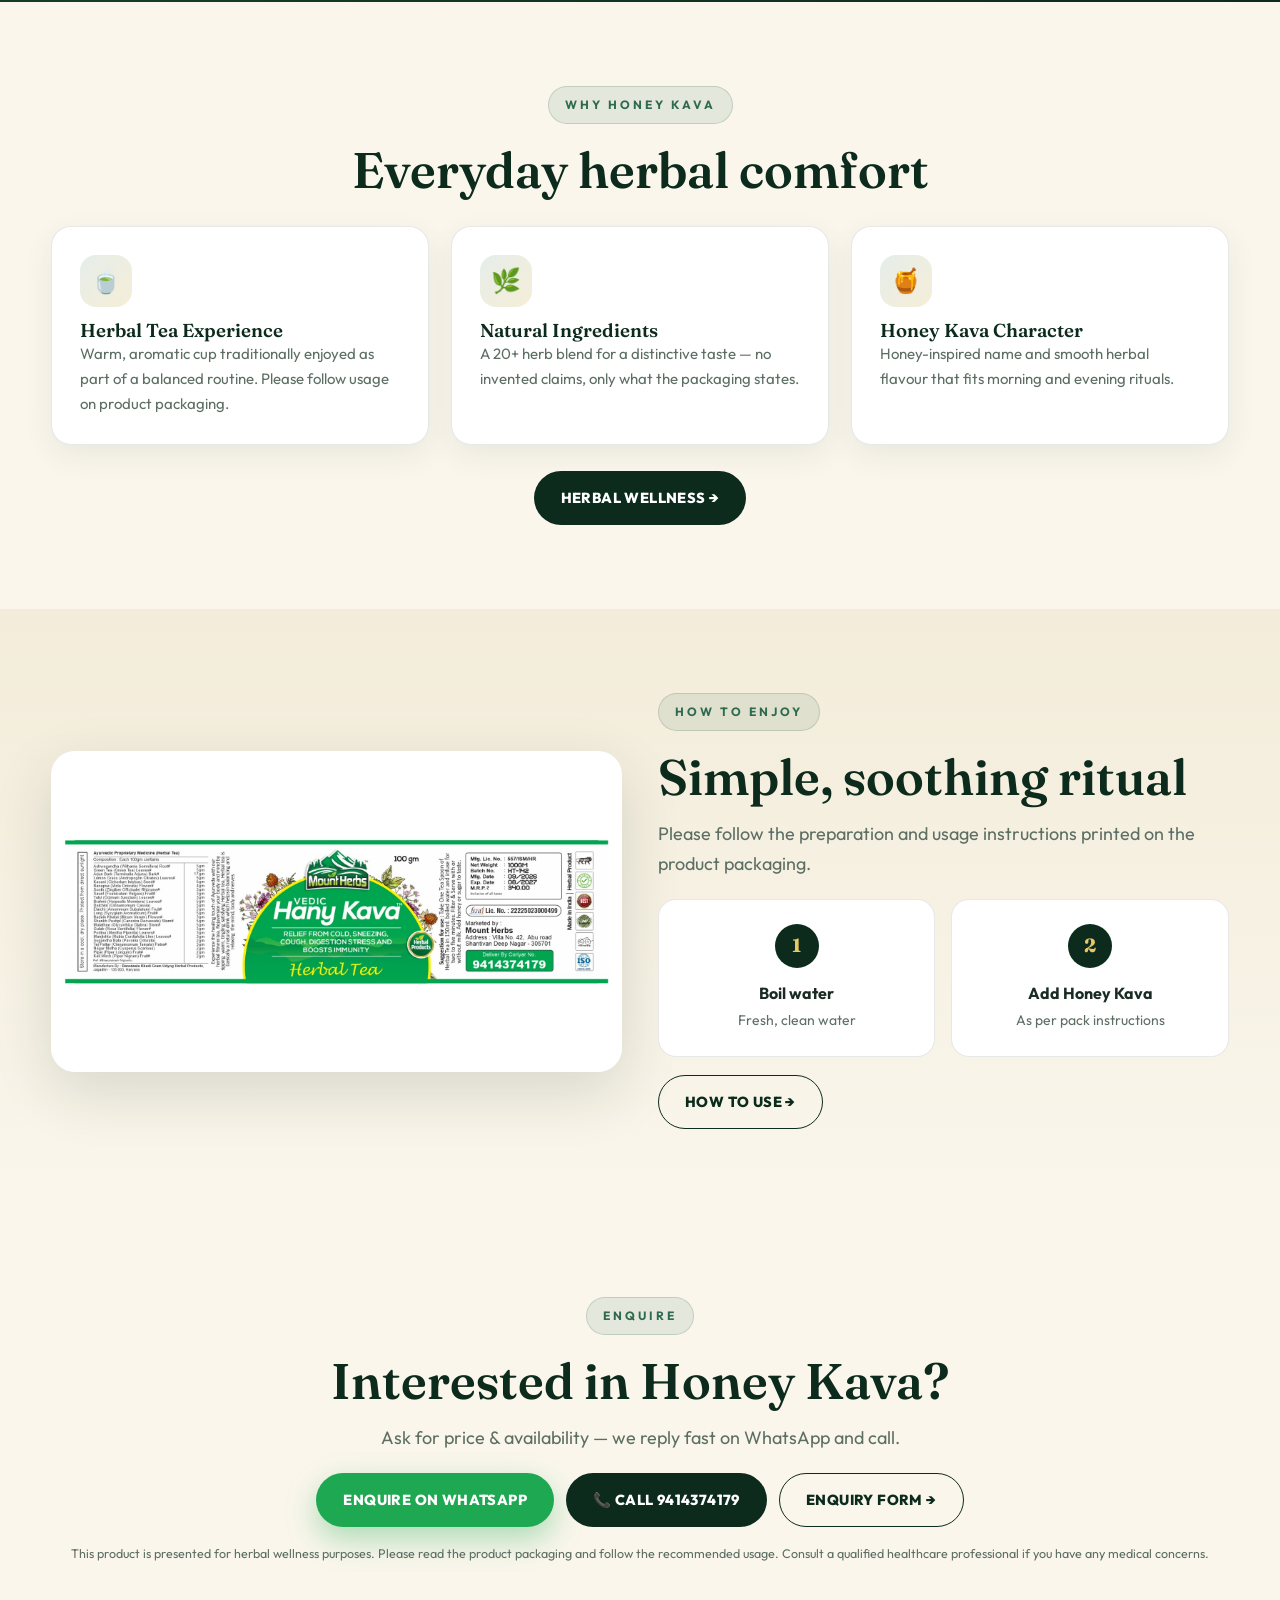
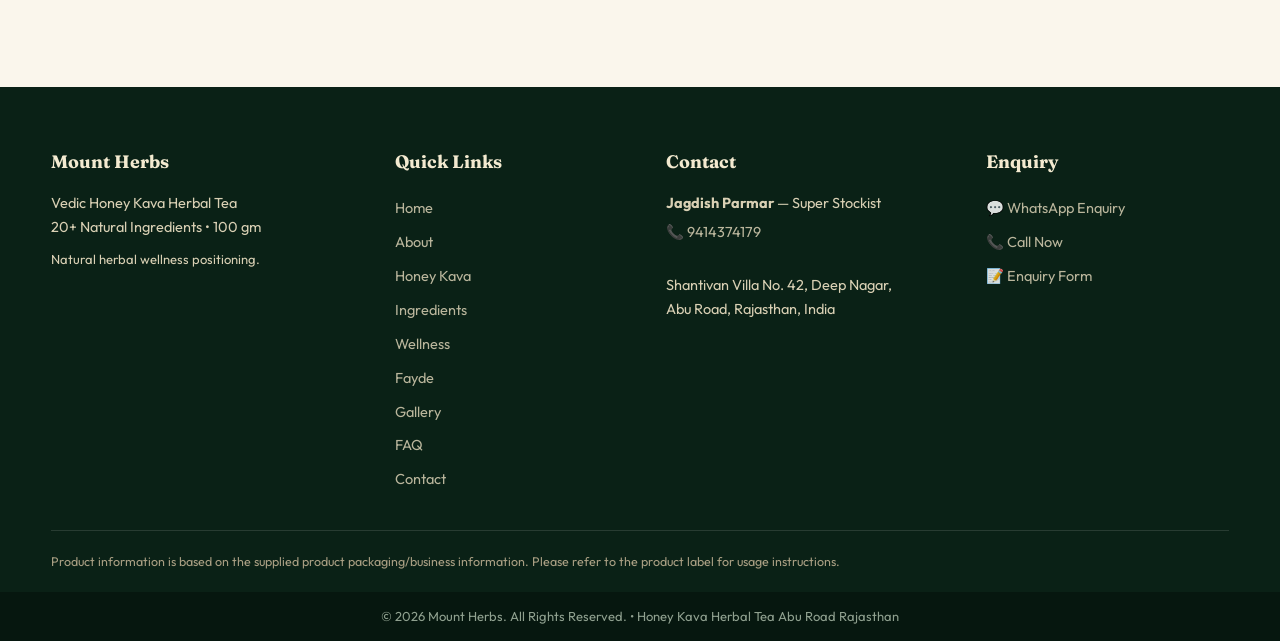
==== commit 01a26880: "Remove manufacturer (Bansiwala/Jagadhri) info site-wide, keep Marketed by Mount Herbs" ====
--- a/index.html
+++ b/index.html
@@ -84,10 +84,7 @@
 <tr><td>Kali Mirch (Piper Nigrum) Fruit</td><td class="qty">2 gm</td></tr>
 </table></div>
 </div></div>
-<div class="grid2" style="margin-top:18px;align-items:start">
-<div class="card reveal"><h3>Manufactured by</h3><p style="font-size:14.5px;color:var(--muted)">Bansiwala Khadi Gram Udyog Herbal Products,<br>Jagadhri – 135 003, Haryana</p></div>
-<div class="card reveal"><h3>Marketed by</h3><p style="font-size:14.5px;color:var(--muted)"><b>Mount Herbs</b><br>Villa No. 42, Abu Road,<br>Shantivan Deep Nagar – 305701<br>Delivery/Coriyar No. <a href="tel:9414374179" style="color:var(--leaf);font-weight:800">9414374179</a></p></div>
-</div>
+<div class="card reveal" style="margin-top:18px"><h3>Marketed by</h3><p style="font-size:14.5px;color:var(--muted)"><b>Mount Herbs</b><br>Villa No. 42, Abu Road,<br>Shantivan Deep Nagar – 305701<br>Delivery/Coriyar No. <a href="tel:9414374179" style="color:var(--leaf);font-weight:800">9414374179</a></p></div>
 <div class="center" style="margin-top:20px"><a class="btn btn-green" href="ingredients.html">FULL INGREDIENTS PAGE →</a> <a class="btn btn-gold" href="fayde.html">FAYDE (BENEFITS) →</a></div>
 </div></section>
 
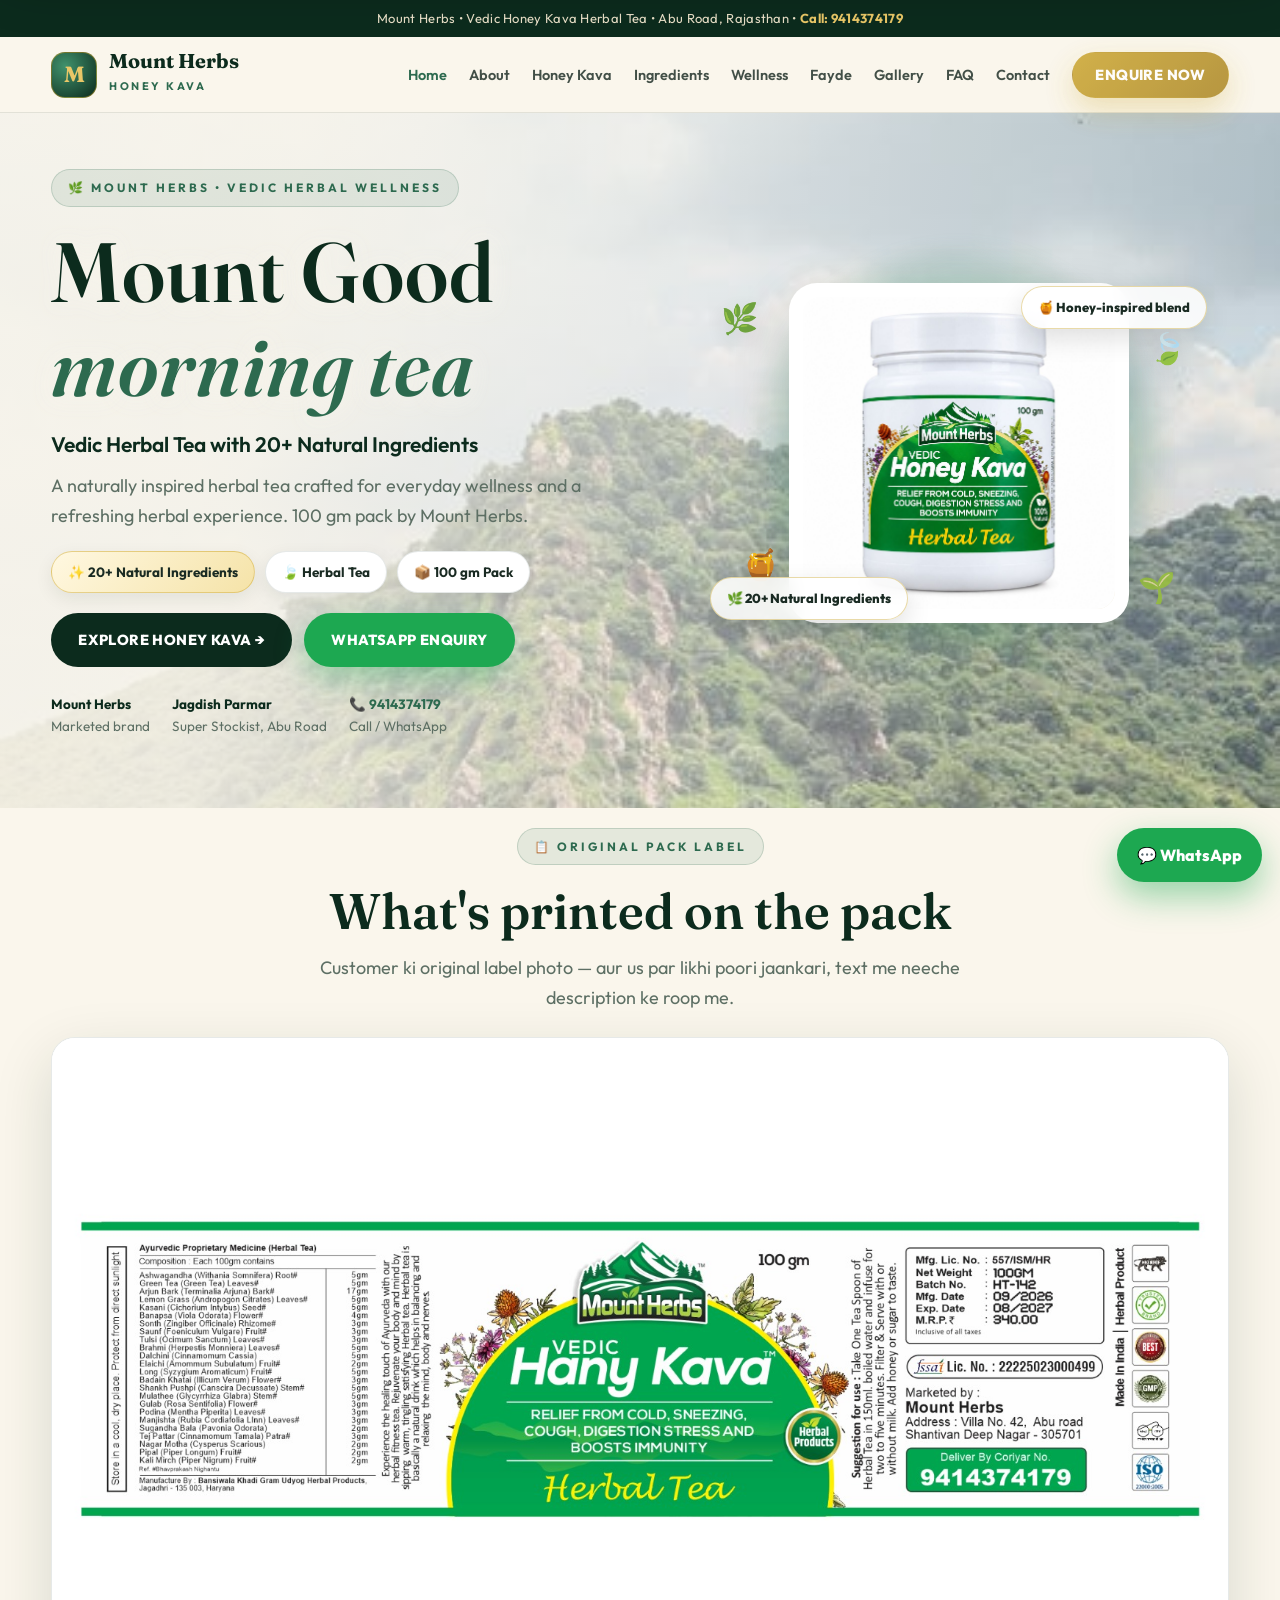
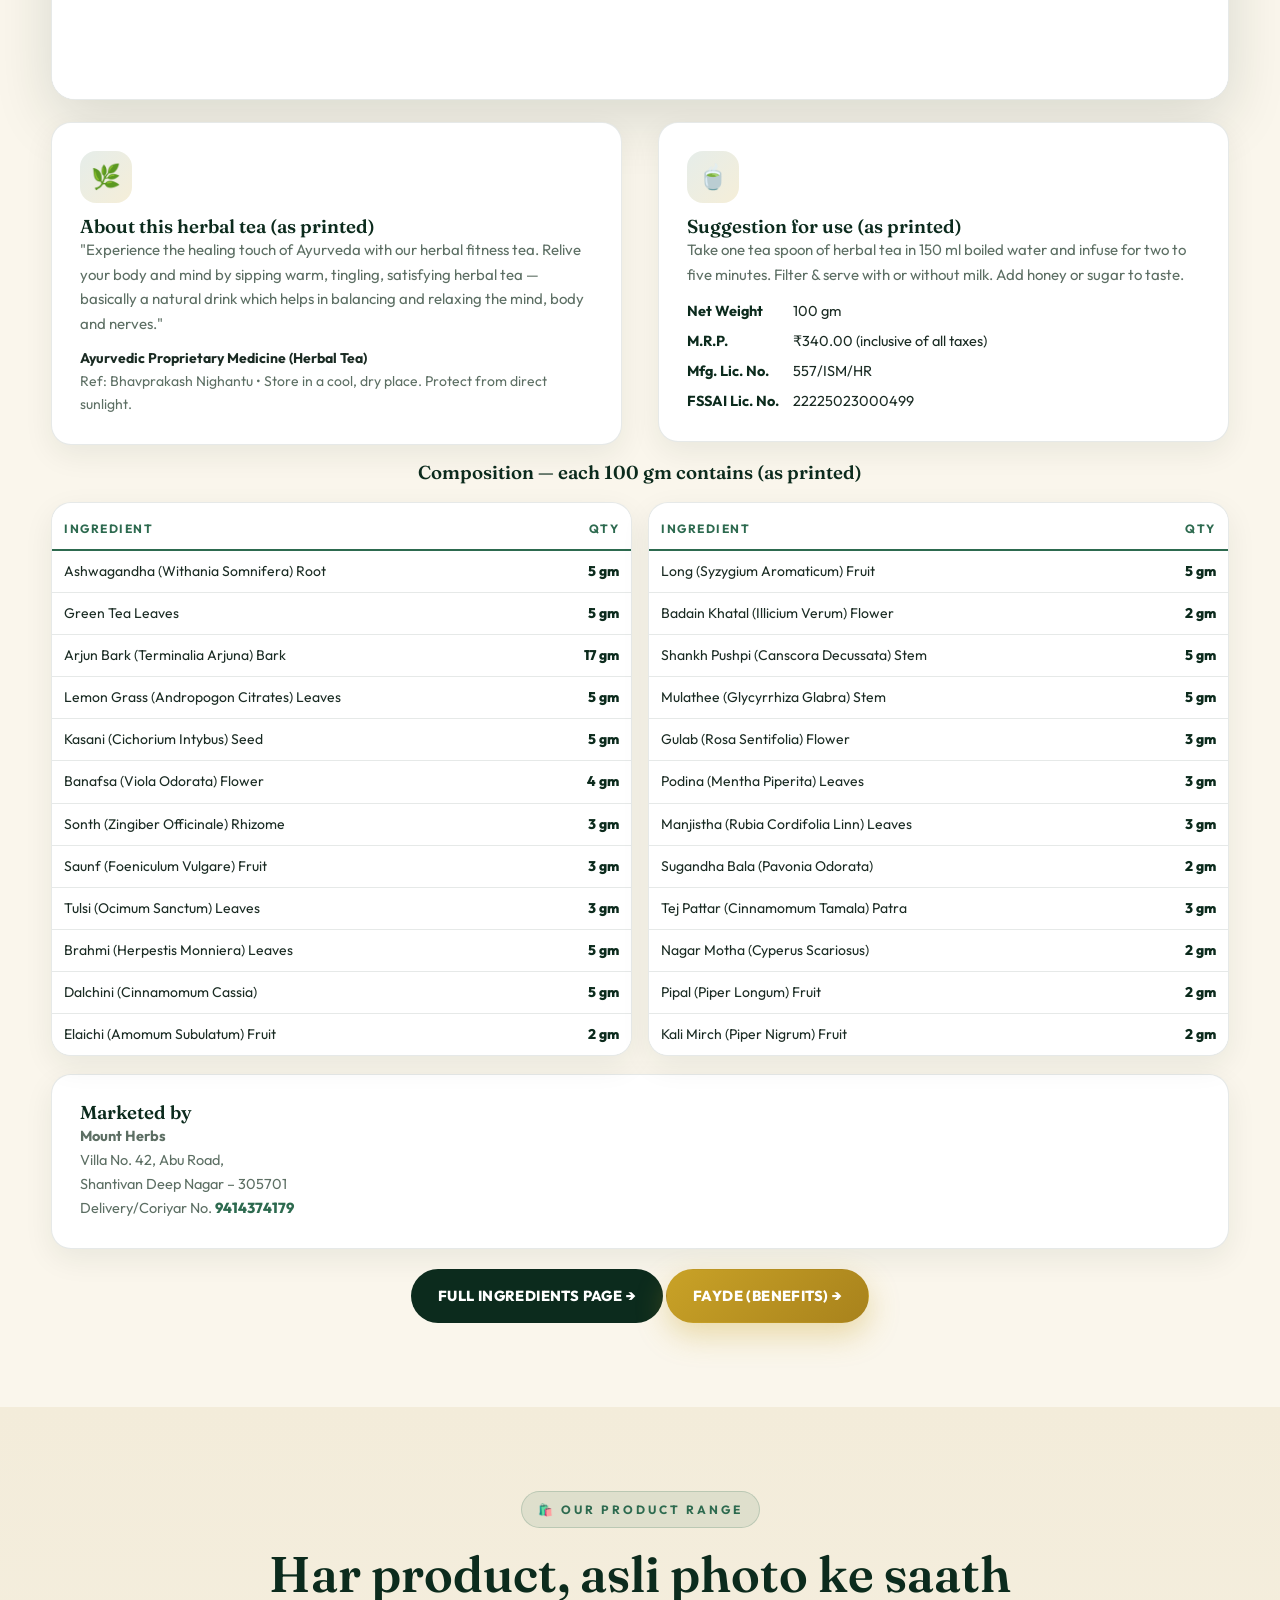
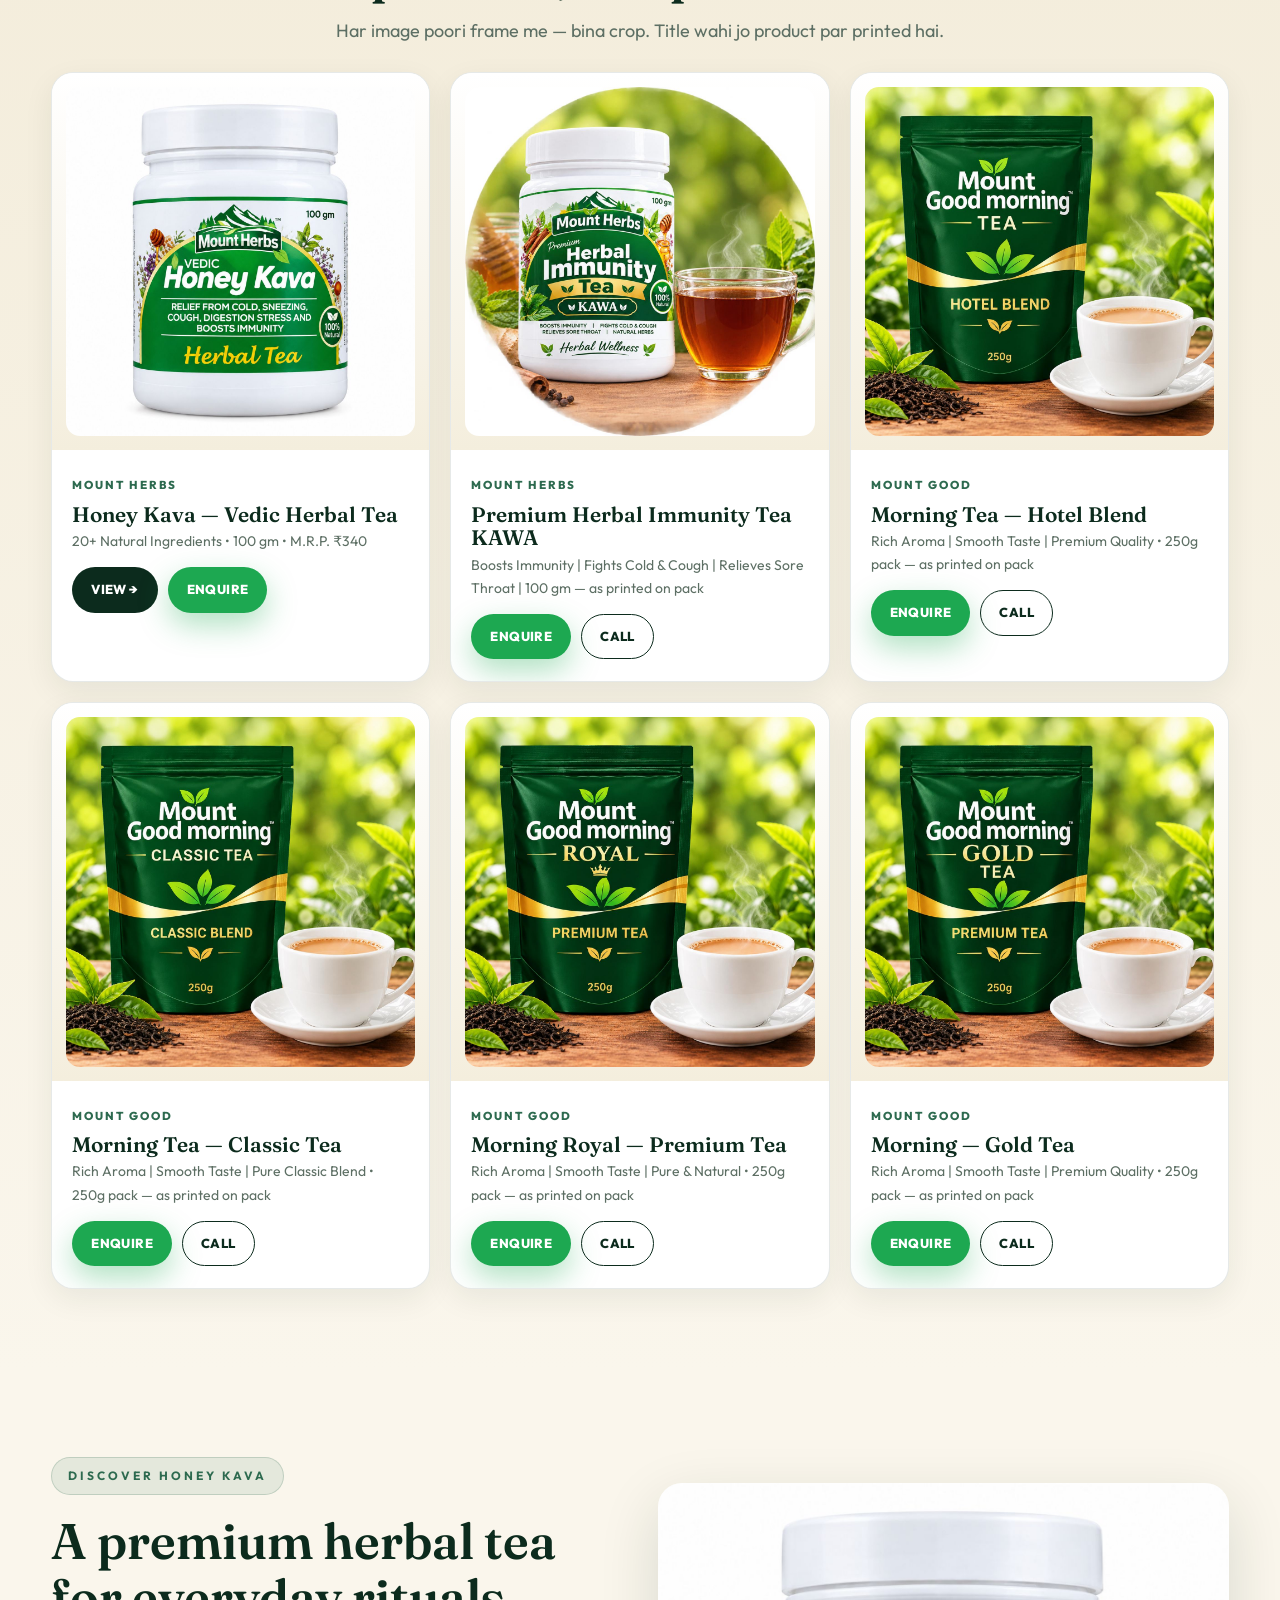
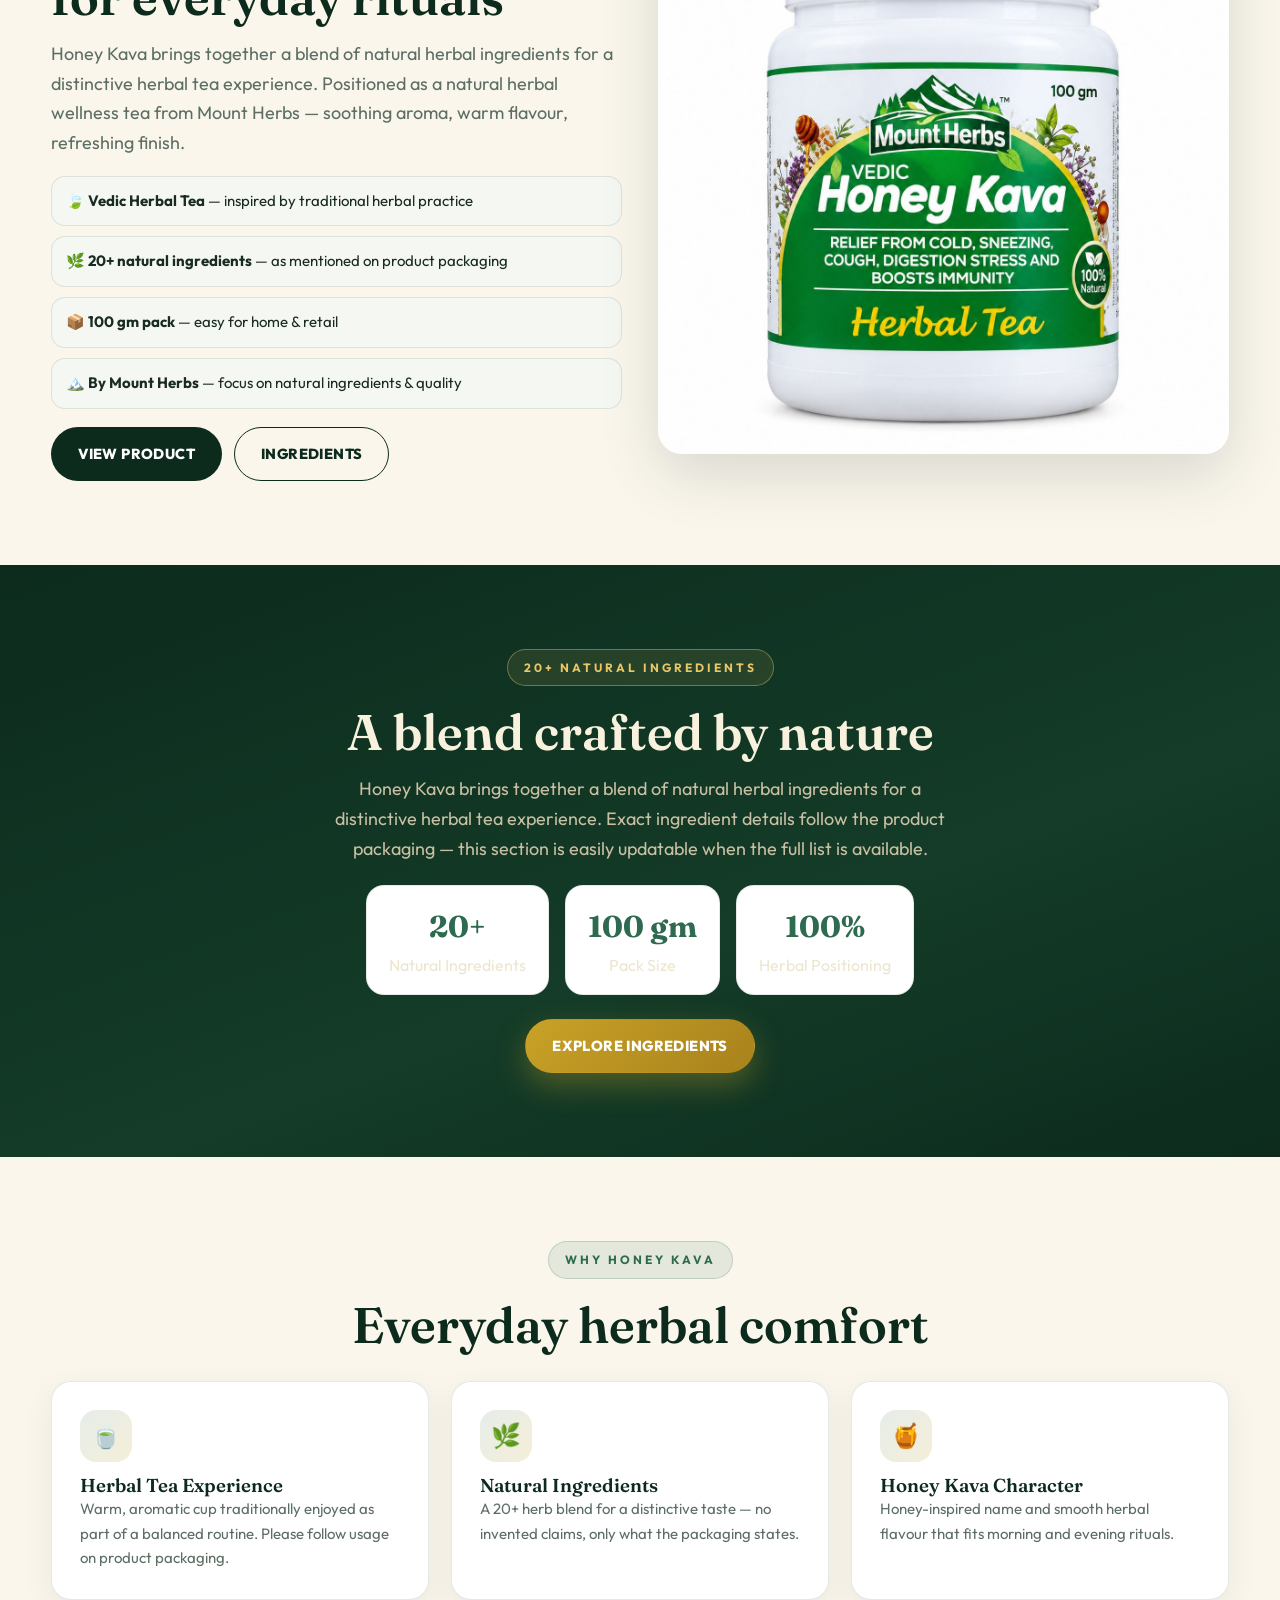
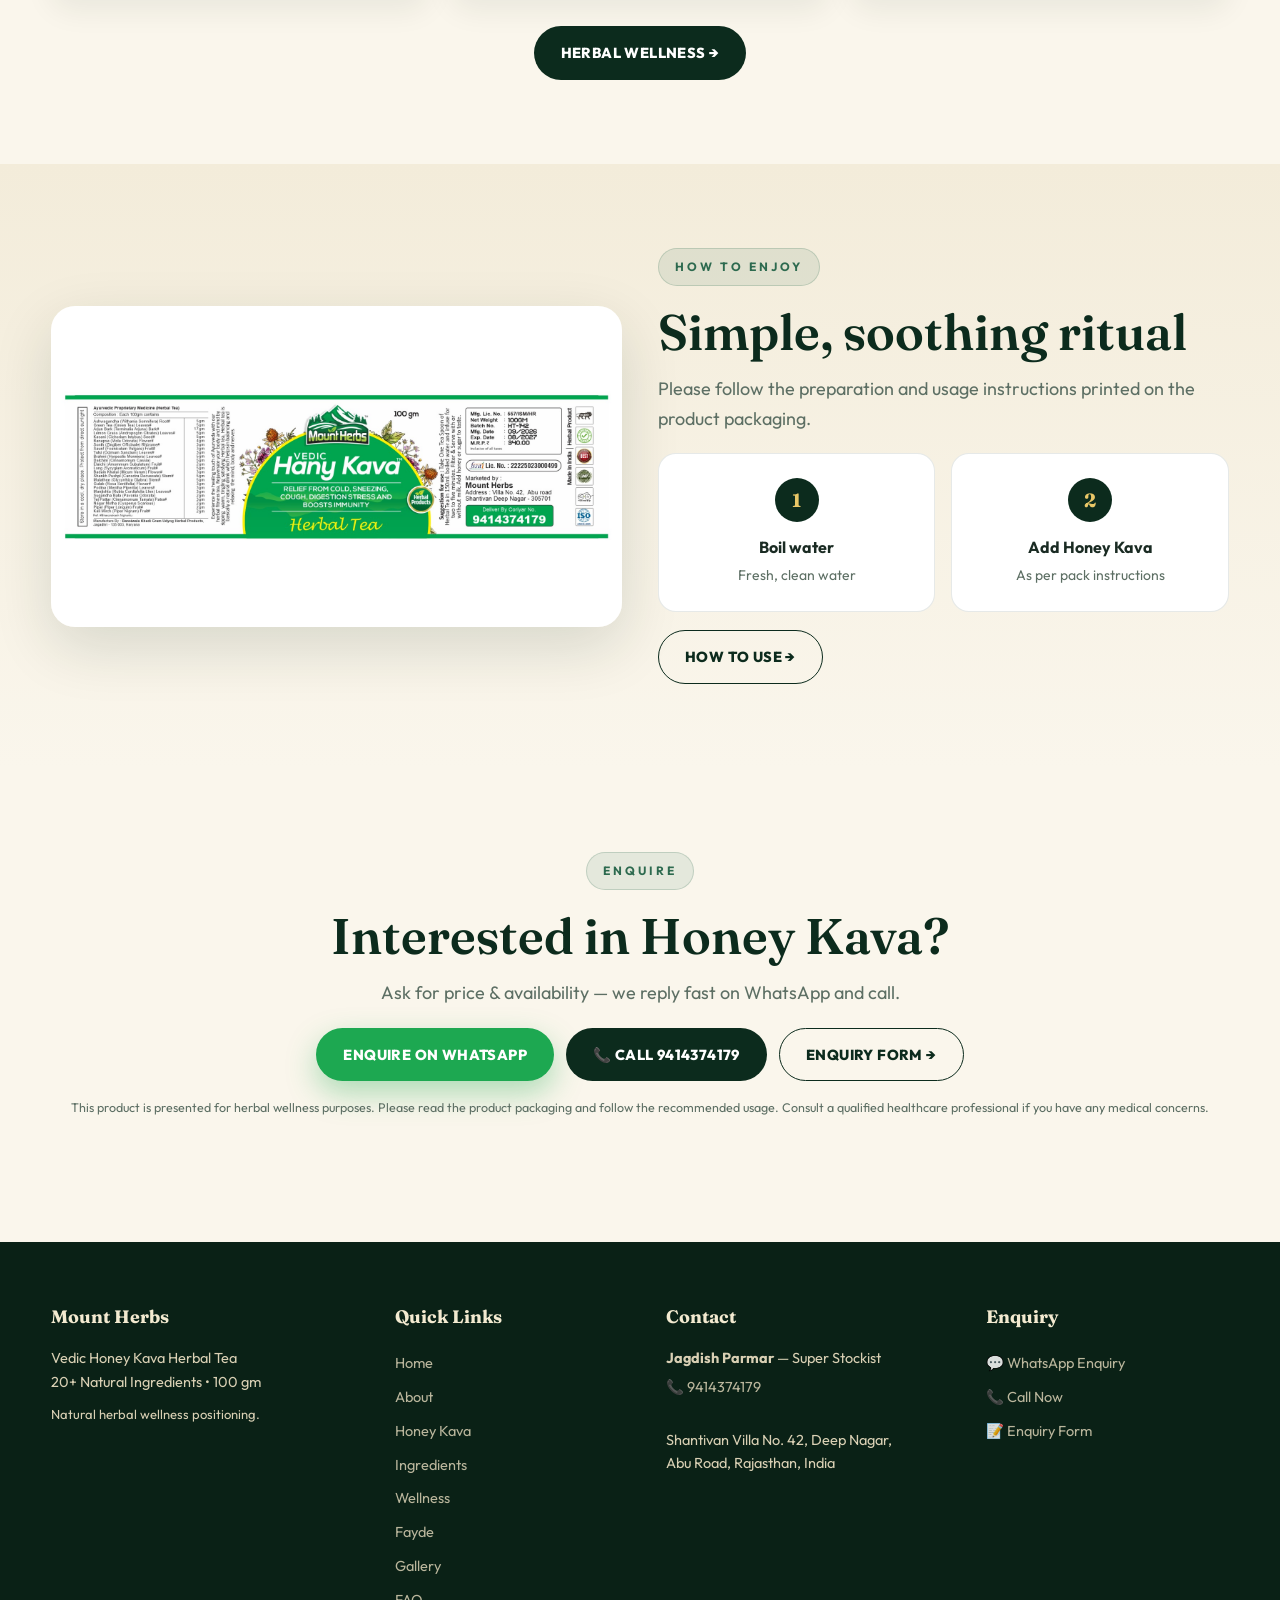
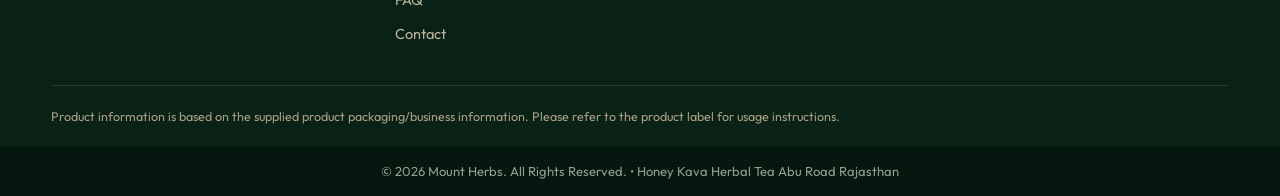
==== commit e7515eab: "Replace hand-held Honey Kava photo with clean jar shot site-wide (10 refs, cache-busted)" ====
--- a/index.html
+++ b/index.html
@@ -4,7 +4,7 @@
 <meta charset="UTF-8"><meta name="viewport" content="width=device-width, initial-scale=1.0">
 <title>Honey Kava Herbal Tea by Mount Herbs | Vedic Herbal Tea Abu Road Rajasthan</title>
 <meta name="description" content="Honey Kava Vedic Herbal Tea by Mount Herbs — 20+ natural ingredients, 100 gm pack. Herbal wellness tea in Abu Road, Rajasthan. Enquire on WhatsApp 9414374179.">
-<meta property="og:title" content="Honey Kava — Vedic Herbal Tea by Mount Herbs"><meta property="og:description" content="20+ Natural Ingredients • 100 gm Pack • Herbal Wellness Tea"><meta property="og:type" content="website"><meta property="og:image" content="assets/product.jpg">
+<meta property="og:title" content="Honey Kava — Vedic Herbal Tea by Mount Herbs"><meta property="og:description" content="20+ Natural Ingredients • 100 gm Pack • Herbal Wellness Tea"><meta property="og:type" content="website"><meta property="og:image" content="assets/product.jpg?v=2">
 <link rel="preconnect" href="https://fonts.googleapis.com"><link href="https://fonts.googleapis.com/css2?family=Fraunces:opsz,wght@9..144,500;9..144,600;9..144,700&family=Outfit:wght@400;600;700;800&display=swap" rel="stylesheet">
 <link rel="stylesheet" href="css/style.css?v=6">
 <link rel="icon" href="assets/product.svg">
@@ -39,7 +39,7 @@
 <div class="product-stage reveal in">
 <div class="glow"></div>
 <span class="leaf l1">🌿</span><span class="leaf l2">🍃</span><span class="leaf l3">🍯</span><span class="leaf l4">🌱</span>
-<div class="product-img"><img src="assets/product.jpg" alt="Honey Kava Vedic Herbal Tea 100 gm bottle by Mount Herbs — 20+ natural ingredients" fetchpriority="high"></div>
+<div class="product-img"><img src="assets/product.jpg?v=2" alt="Honey Kava Vedic Herbal Tea 100 gm bottle by Mount Herbs — 20+ natural ingredients" fetchpriority="high"></div>
 <span class="honey-chip hc1">🍯 Honey-inspired blend</span><span class="honey-chip hc2">🌿 20+ Natural Ingredients</span>
 </div>
 </div></section>
@@ -91,7 +91,7 @@
 <section id="range" style="background:linear-gradient(180deg,#f3ecda,#faf6ec)"><div class="container">
 <div class="center reveal"><span class="eyebrow">🛍️ Our Product Range</span><h2>Har product, asli photo ke saath</h2><p class="lead">Har image poori frame me — bina crop. Title wahi jo product par printed hai.</p></div>
 <div class="prod-grid">
-<div class="prod-card reveal"><div class="ph"><img loading="lazy" src="assets/product.jpg" alt="Honey Kava — Vedic Herbal Tea by Mount Herbs"></div><div class="pb"><span class="brandline">Mount Herbs</span><h3>Honey Kava — Vedic Herbal Tea</h3><p>20+ Natural Ingredients • 100 gm • M.R.P. ₹340</p><div class="row"><a class="btn btn-green" href="product.html">VIEW →</a><a class="btn btn-wa" data-wa="Hello, I am interested in Honey Kava Herbal Tea (100 gm). Please share price and availability." href="#">ENQUIRE</a></div></div></div>
+<div class="prod-card reveal"><div class="ph"><img loading="lazy" src="assets/product.jpg?v=2" alt="Honey Kava — Vedic Herbal Tea by Mount Herbs"></div><div class="pb"><span class="brandline">Mount Herbs</span><h3>Honey Kava — Vedic Herbal Tea</h3><p>20+ Natural Ingredients • 100 gm • M.R.P. ₹340</p><div class="row"><a class="btn btn-green" href="product.html">VIEW →</a><a class="btn btn-wa" data-wa="Hello, I am interested in Honey Kava Herbal Tea (100 gm). Please share price and availability." href="#">ENQUIRE</a></div></div></div>
 <div class="prod-card reveal"><div class="ph"><img loading="lazy" src="assets/product-immunity-tea-kawa.jpg" alt="Premium Herbal Immunity Tea KAWA by Mount Herbs"></div><div class="pb"><span class="brandline">Mount Herbs</span><h3>Premium Herbal Immunity Tea KAWA</h3><p>Boosts Immunity | Fights Cold &amp; Cough | Relieves Sore Throat | 100 gm — as printed on pack</p><div class="row"><a class="btn btn-wa" data-wa="Hello, I am interested in Premium Herbal Immunity Tea KAWA (Mount Herbs). Please share price and availability." href="#">ENQUIRE</a><a class="btn btn-outline" href="tel:9414374179">CALL</a></div></div></div>
 <div class="prod-card reveal"><div class="ph"><img loading="lazy" src="assets/product-hotel-blend.jpg" alt="Mount Good Morning Tea — Hotel Blend"></div><div class="pb"><span class="brandline">Mount Good</span><h3>Morning Tea — Hotel Blend</h3><p>Rich Aroma | Smooth Taste | Premium Quality • 250g pack — as printed on pack</p><div class="row"><a class="btn btn-wa" data-wa="Hello, I am interested in Mount Good Morning Tea Hotel Blend. Please share price and availability." href="#">ENQUIRE</a><a class="btn btn-outline" href="tel:9414374179">CALL</a></div></div></div>
 <div class="prod-card reveal"><div class="ph"><img loading="lazy" src="assets/product-classic-tea.jpg" alt="Mount Good Morning Tea — Classic Tea"></div><div class="pb"><span class="brandline">Mount Good</span><h3>Morning Tea — Classic Tea</h3><p>Rich Aroma | Smooth Taste | Pure Classic Blend • 250g pack — as printed on pack</p><div class="row"><a class="btn btn-wa" data-wa="Hello, I am interested in Mount Good Morning Tea Classic Tea. Please share price and availability." href="#">ENQUIRE</a><a class="btn btn-outline" href="tel:9414374179">CALL</a></div></div></div>
@@ -106,7 +106,7 @@
 <ul class="ticks"><li>🍃 <b>Vedic Herbal Tea</b> — inspired by traditional herbal practice</li><li>🌿 <b>20+ natural ingredients</b> — as mentioned on product packaging</li><li>📦 <b>100 gm pack</b> — easy for home &amp; retail</li><li>🏔️ <b>By Mount Herbs</b> — focus on natural ingredients &amp; quality</li></ul>
 <div style="display:flex;gap:12px;flex-wrap:wrap;margin-top:18px"><a class="btn btn-green" href="product.html">VIEW PRODUCT</a><a class="btn btn-outline" href="ingredients.html">INGREDIENTS</a></div>
 </div>
-<div class="reveal split-img"><img loading="lazy" src="assets/product.jpg" alt="Honey Kava real product pack — Mount Herbs herbal tea"></div>
+<div class="reveal split-img"><img loading="lazy" src="assets/product.jpg?v=2" alt="Honey Kava real product pack — Mount Herbs herbal tea"></div>
 </div></section>
 
 <section class="dark"><div class="container center reveal">
